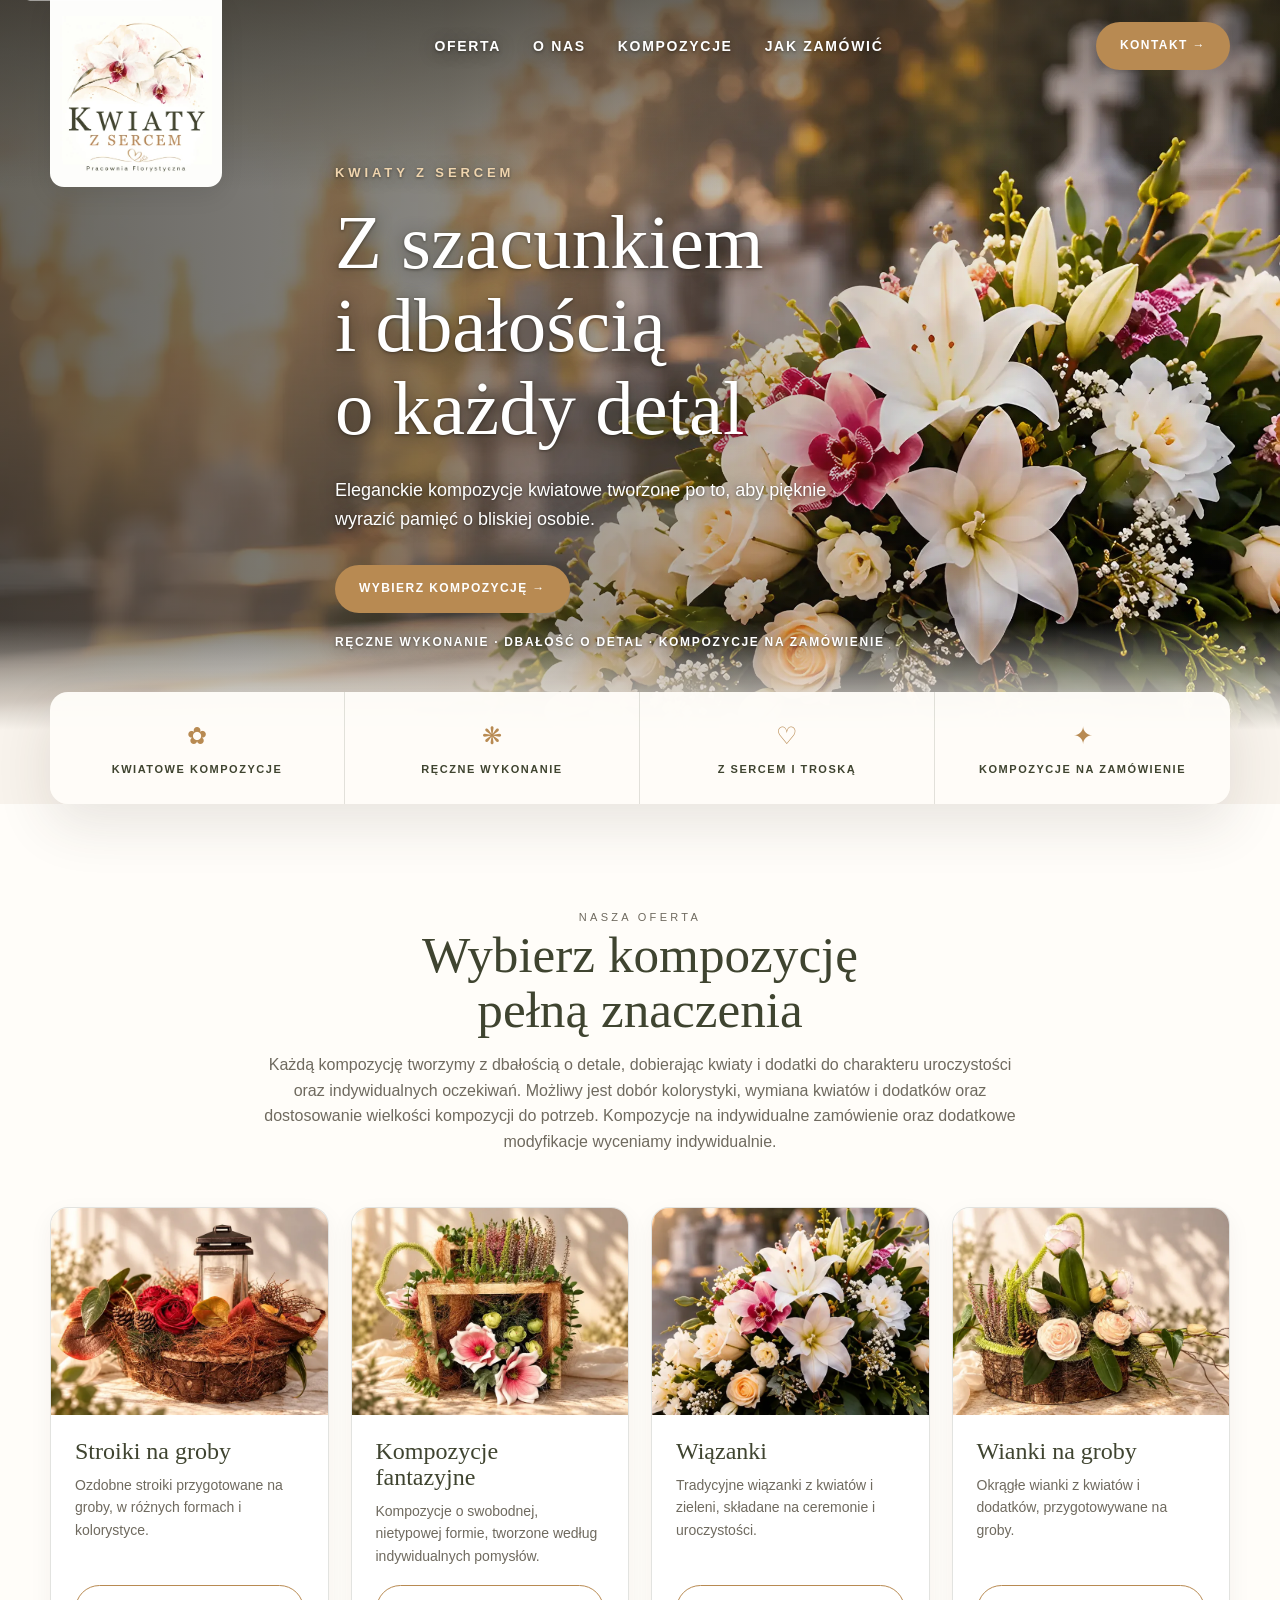
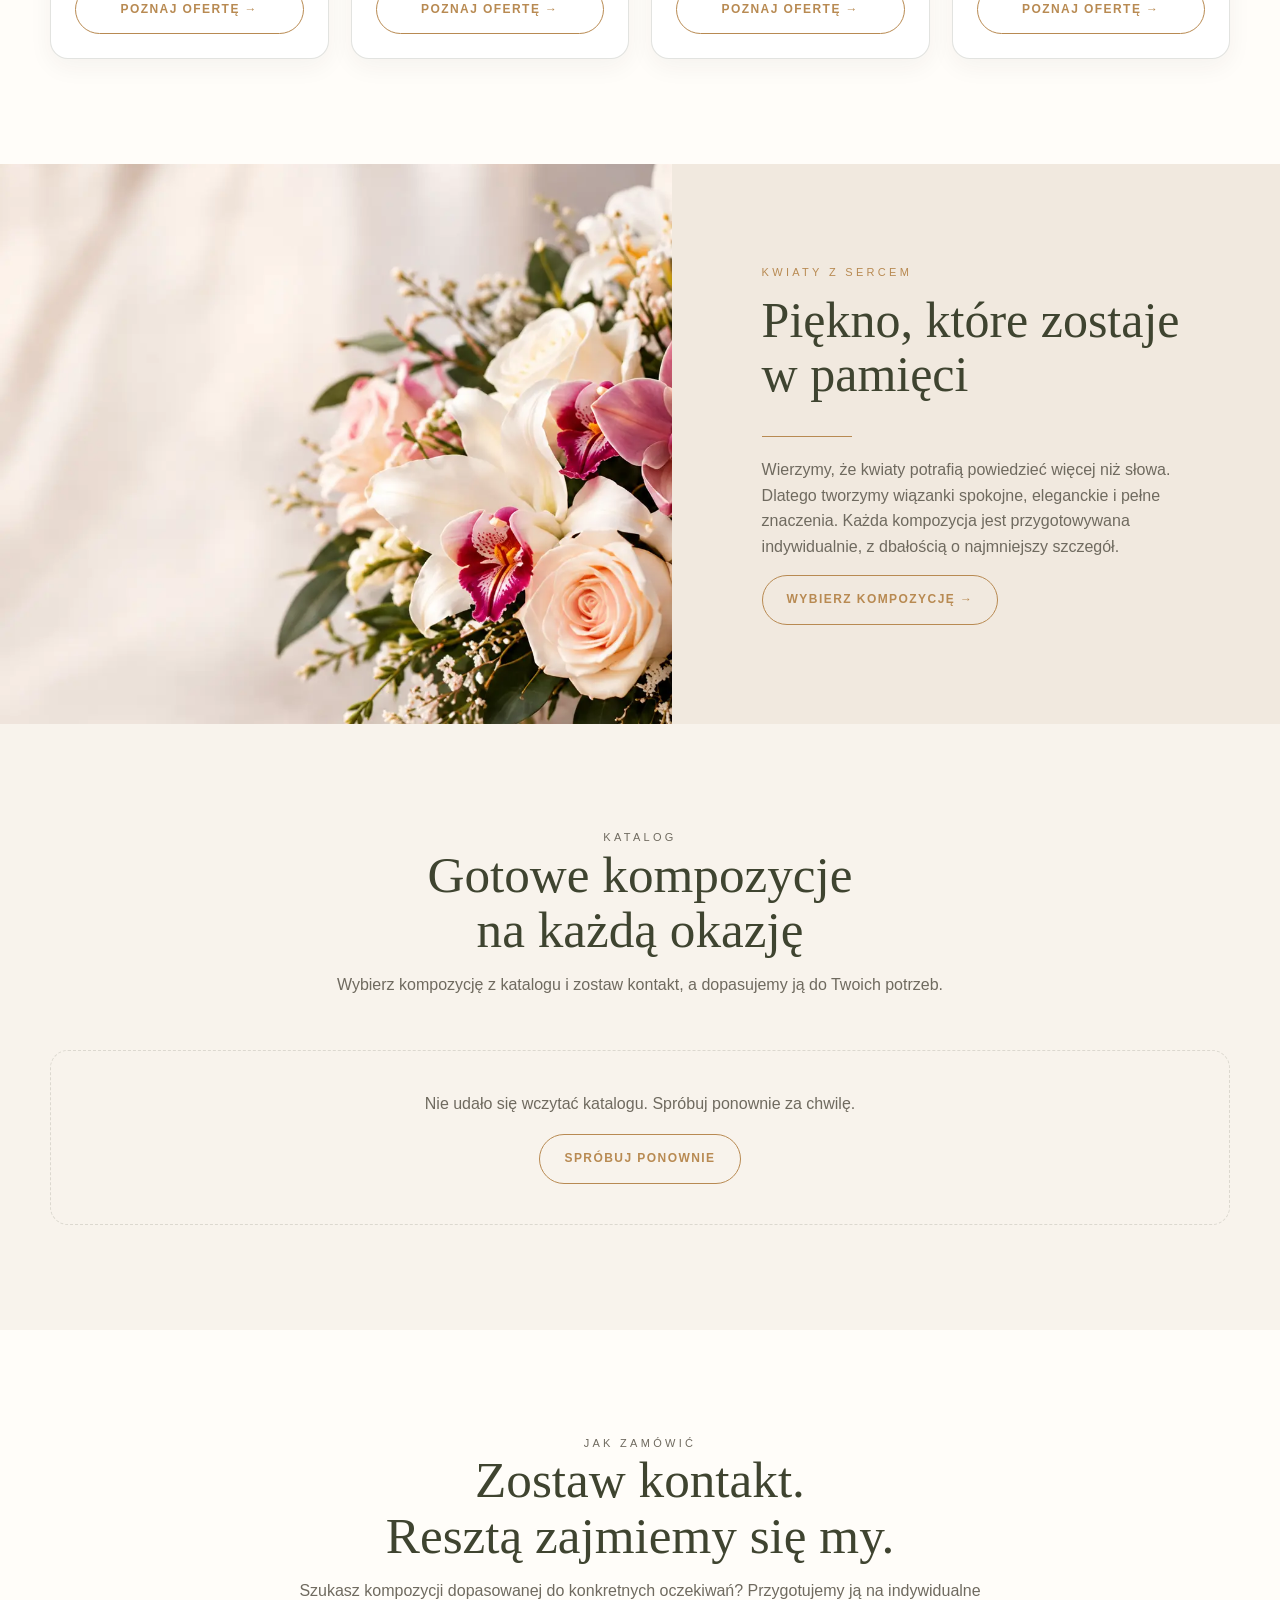
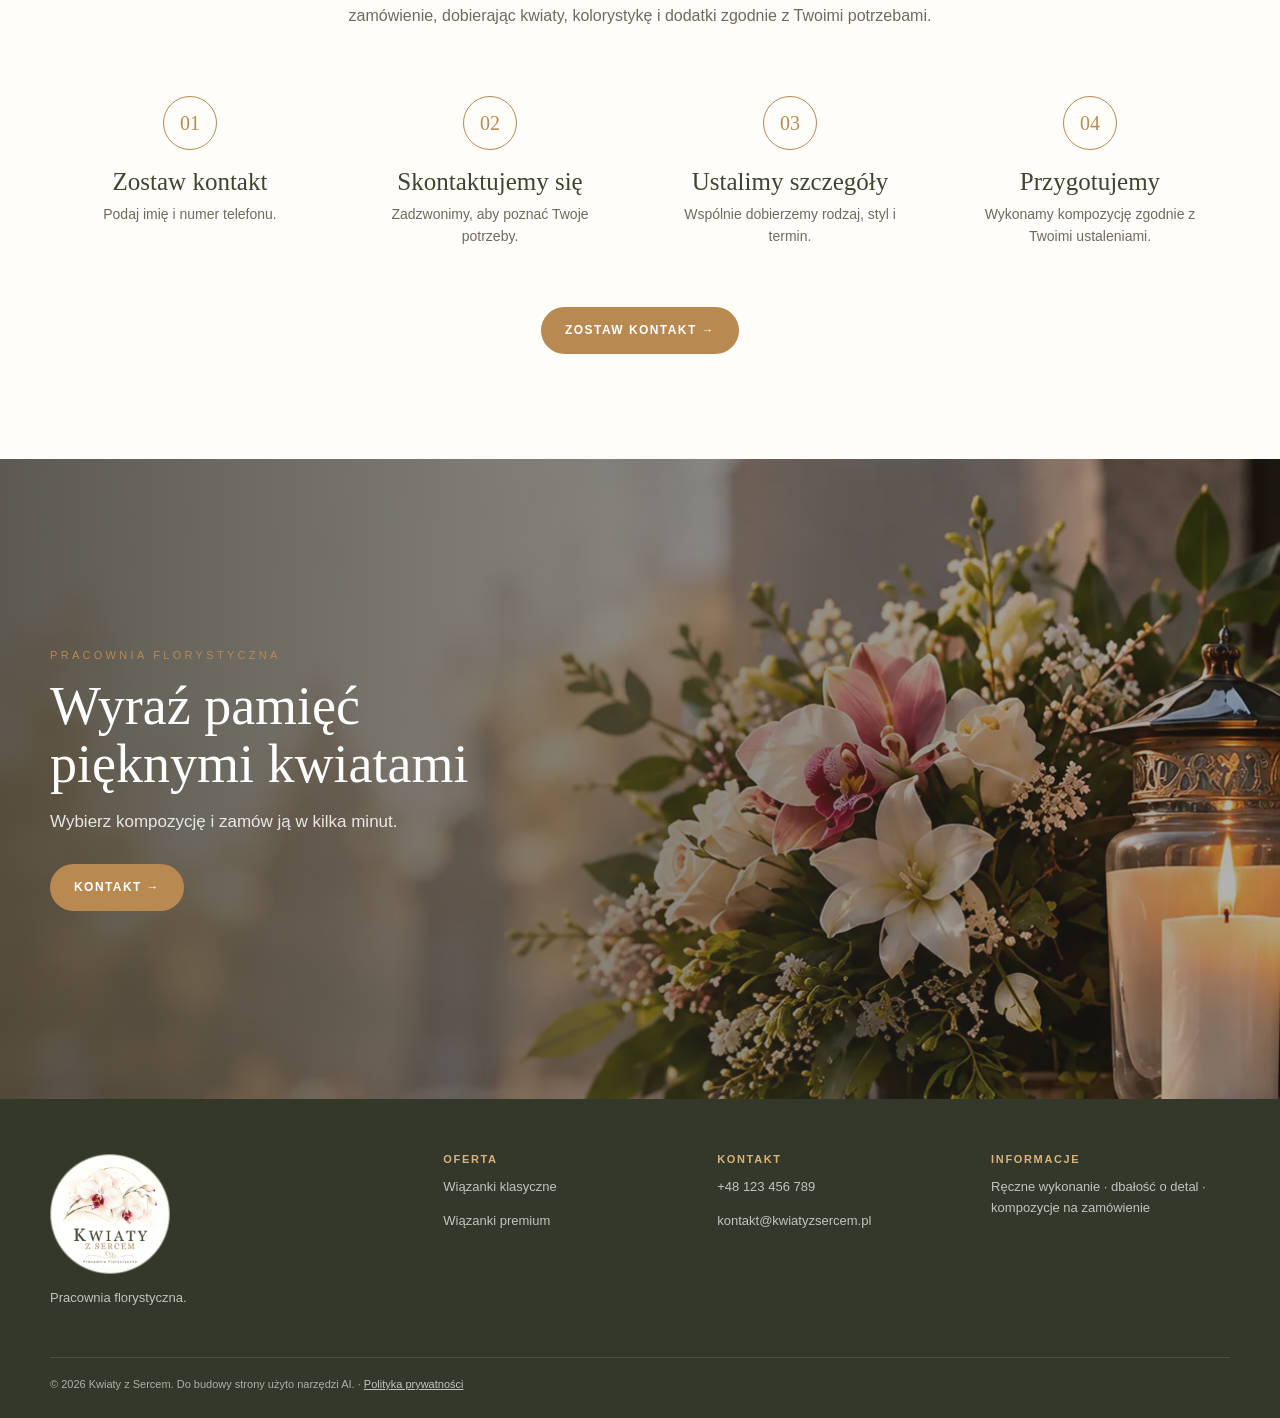
==== index.html @ 5781dd1d "Formularz: opcjonalne pole e-mail - pole e-mail (opcjonalne, walidacja zgodna ze skryptem Apps Scrip" ====
<!DOCTYPE html>
<html lang="pl">
<head>
  <meta charset="UTF-8">
  <meta name="viewport" content="width=device-width, initial-scale=1.0">
  <title>Kwiaty z Sercem | Pracownia Florystyczna</title>
  <meta name="description" content="Kwiaty z Sercem - pracownia florystyczna. Eleganckie kompozycje kwiatowe na zamówienie, przygotowywane z dbałością o każdy detal.">
  <meta name="theme-color" content="#f8f3ec">

  <link rel="icon" href="assets/icons/favicon.svg" type="image/svg+xml">
  <link rel="icon" href="assets/icons/favicon.ico" sizes="48x48">
  <link rel="apple-touch-icon" href="assets/icons/apple-touch-icon.png">

  <meta property="og:type" content="website">
  <meta property="og:locale" content="pl_PL">
  <meta property="og:title" content="Kwiaty z Sercem | Pracownia Florystyczna">
  <meta property="og:description" content="Eleganckie kompozycje kwiatowe, przygotowywane z dbałością o każdy detal.">

  <link rel="preload" as="image" href="assets/images/hero-1600.webp" media="(max-width: 1200px)">
  <link rel="preload" as="image" href="assets/images/hero-2400.webp" media="(min-width: 1201px)">
  <link rel="stylesheet" href="css/styles.css">
  <script src="js/utils.js" defer></script>
  <script src="js/main.js" defer></script>
  <script src="js/catalog.js" defer></script>
</head>
<body>
  <a class="skip-link" href="#main">Przejdź do treści</a>

  <header class="site-header">
    <nav class="nav container" data-nav aria-label="Menu główne">
      <a class="brand" href="#top" aria-label="Kwiaty z Sercem - początek strony">
        <img src="assets/images/logo.webp" alt="Kwiaty z Sercem - Pracownia Florystyczna" width="400" height="429">
      </a>

      <ul class="nav__links" id="nav-links">
        <li><a href="#oferta">Oferta</a></li>
        <li><a href="#o-nas">O nas</a></li>
        <li><a href="#kompozycje">Kompozycje</a></li>
        <li><a href="#jak-zamowic">Jak zamówić</a></li>
        <li class="nav__cta-mobile">
          <button class="btn btn--gold" type="button" data-order-open>Kontakt →</button>
        </li>
      </ul>

      <button class="btn btn--gold" type="button" data-order-open>Kontakt →</button>
      <button class="nav__toggle" type="button" data-nav-toggle
              aria-label="Menu" aria-controls="nav-links" aria-expanded="false"></button>
    </nav>
  </header>

  <main id="main">
    <div id="top"></div>

    <section class="hero" aria-labelledby="hero-title">
      <div class="container hero__content">
        <p class="hero__eyebrow">Kwiaty z Sercem</p>
        <h1 class="hero__title" id="hero-title">Z szacunkiem<br>i dbałością<br>o każdy detal</h1>
        <p class="hero__copy">
          Eleganckie kompozycje kwiatowe tworzone po to,
          aby pięknie wyrazić pamięć o bliskiej osobie.
        </p>
        <a class="btn btn--gold" href="#kompozycje">Wybierz kompozycję →</a>
        <p class="hero__note">Ręczne wykonanie · dbałość o detal · kompozycje na zamówienie</p>
      </div>
    </section>

    <div class="trust container">
      <ul class="trust__list">
        <li class="trust__item">
          <div class="trust__icon" aria-hidden="true">✿</div>
          <strong class="trust__label">Kwiatowe kompozycje</strong>
        </li>
        <li class="trust__item">
          <div class="trust__icon" aria-hidden="true">❋</div>
          <strong class="trust__label">Ręczne wykonanie</strong>
        </li>
        <li class="trust__item">
          <div class="trust__icon" aria-hidden="true">♡</div>
          <strong class="trust__label">Z sercem i troską</strong>
        </li>
        <li class="trust__item">
          <div class="trust__icon" aria-hidden="true">✦</div>
          <strong class="trust__label">Kompozycje na zamówienie</strong>
        </li>
      </ul>
    </div>

    <section class="section offers" id="oferta" aria-labelledby="offers-title">
      <div class="container">
        <div class="section-head">
          <p class="section-kicker">Nasza oferta</p>
          <h2 id="offers-title">Wybierz kompozycję<br>pełną znaczenia</h2>
          <p>Każdą kompozycję tworzymy z dbałością o detale, dobierając kwiaty i dodatki do charakteru uroczystości oraz indywidualnych oczekiwań. Możliwy jest dobór kolorystyki, wymiana kwiatów i dodatków oraz dostosowanie wielkości kompozycji do potrzeb. Kompozycje na indywidualne zamówienie oraz dodatkowe modyfikacje wyceniamy indywidualnie.</p>
        </div>

        <div class="offers__grid">
          <article class="card">
            <img class="card__image" src="assets/images/card-stroiki.webp"
                 alt="Stroik z różami, szyszkami i lampionem w wiklinowym koszu" width="720" height="540" loading="lazy">
            <div class="card__body">
              <h3 class="card__title">Stroiki na groby</h3>
              <p class="card__text">Ozdobne stroiki przygotowane na groby, w różnych formach i kolorystyce.</p>
              <a class="btn btn--outline btn--block" href="#kompozycje" data-catalog-category="Stroiki na groby" aria-label="Poznaj ofertę: Stroiki na groby">Poznaj ofertę →</a>
            </div>
          </article>

          <article class="card">
            <img class="card__image" src="assets/images/card-fantazyjne.webp"
                 alt="Kompozycja z wrzosem i różowymi kwiatami w drewnianej skrzynce" width="720" height="540" loading="lazy">
            <div class="card__body">
              <h3 class="card__title">Kompozycje fantazyjne</h3>
              <p class="card__text">Kompozycje o swobodnej, nietypowej formie, tworzone według indywidualnych pomysłów.</p>
              <a class="btn btn--outline btn--block" href="#kompozycje" data-catalog-category="Kompozycje fantazyjne" aria-label="Poznaj ofertę: Kompozycje fantazyjne">Poznaj ofertę →</a>
            </div>
          </article>

          <article class="card">
            <img class="card__image" src="assets/images/card-wiazanki.webp"
                 alt="Elegancka wiązanka z lilii, róż i gipsówki" width="720" height="540" loading="lazy">
            <div class="card__body">
              <h3 class="card__title">Wiązanki</h3>
              <p class="card__text">Tradycyjne wiązanki z kwiatów i zieleni, składane na ceremonie i uroczystości.</p>
              <a class="btn btn--outline btn--block" href="#kompozycje" data-catalog-category="Wiązanki" aria-label="Poznaj ofertę: Wiązanki">Poznaj ofertę →</a>
            </div>
          </article>

          <article class="card">
            <img class="card__image" src="assets/images/card-wianki.webp"
                 alt="Okrągła kompozycja z róż i zieleni w koszu" width="720" height="540" loading="lazy">
            <div class="card__body">
              <h3 class="card__title">Wianki na groby</h3>
              <p class="card__text">Okrągłe wianki z kwiatów i dodatków, przygotowywane na groby.</p>
              <a class="btn btn--outline btn--block" href="#kompozycje" data-catalog-category="Wianki na groby" aria-label="Poznaj ofertę: Wianki na groby">Poznaj ofertę →</a>
            </div>
          </article>
        </div>
      </div>
    </section>

    <section class="story" id="o-nas" aria-labelledby="story-title">
      <div class="story__image" role="img" aria-label="Wiązanka z lampionem przy nagrobku"></div>
      <div class="story__copy">
        <p class="section-kicker">Kwiaty z Sercem</p>
        <h2 class="story__title" id="story-title">Piękno, które zostaje w pamięci</h2>
        <hr class="story__divider">
        <p class="story__text">
          Wierzymy, że kwiaty potrafią powiedzieć więcej niż słowa.
          Dlatego tworzymy wiązanki spokojne, eleganckie i pełne znaczenia.
          Każda kompozycja jest przygotowywana indywidualnie, z dbałością o najmniejszy szczegół.
        </p>
        <div>
          <a class="btn btn--outline" href="#kompozycje">Wybierz kompozycję →</a>
        </div>
      </div>
    </section>

    <section class="section catalog" id="kompozycje" aria-labelledby="catalog-title" data-catalog>
      <div class="container">
        <div class="section-head">
          <p class="section-kicker">Katalog</p>
          <h2 id="catalog-title">Gotowe kompozycje<br>na każdą okazję</h2>
          <p>Wybierz kompozycję z katalogu i zostaw kontakt, a dopasujemy ją do Twoich potrzeb.</p>
        </div>

        <div class="catalog__filters" data-catalog-filters hidden>
          <div class="catalog__group" data-catalog-occasion-group>
            <span class="catalog__label" id="catalog-occasion-label">Okazja</span>
            <div class="catalog__chips" role="group" aria-labelledby="catalog-occasion-label" data-catalog-chips></div>
          </div>
          <div class="catalog__group" data-catalog-price-group>
            <label class="catalog__label" for="catalog-price">Cena do: <output data-catalog-price-output>dowolna</output></label>
            <input class="catalog__range" id="catalog-price" type="range" min="0" max="0" step="50" value="0" data-catalog-price>
          </div>
        </div>

        <div class="catalog__summary" data-catalog-summary hidden>
          <p class="catalog__count" role="status" data-catalog-count></p>
          <button class="catalog__reset" type="button" data-catalog-reset disabled>Wyczyść filtry</button>
        </div>
        <div class="catalog__notice" data-catalog-notice role="status" hidden></div>
        <div class="catalog__grid" data-catalog-grid aria-busy="true"></div>
        <div class="catalog__message" data-catalog-message hidden></div>
        <noscript><p class="catalog__message">Do wyświetlenia katalogu potrzebny jest JavaScript.</p></noscript>
      </div>
    </section>

    <section class="section process" id="jak-zamowic" aria-labelledby="process-title">
      <div class="container">
        <div class="section-head">
          <p class="section-kicker">Jak zamówić</p>
          <h2 id="process-title">Zostaw kontakt.<br>Resztą zajmiemy się my.</h2>
          <p>Szukasz kompozycji dopasowanej do konkretnych oczekiwań? Przygotujemy ją na indywidualne zamówienie, dobierając kwiaty, kolorystykę i dodatki zgodnie z Twoimi potrzebami.</p>
        </div>

        <ol class="steps">
          <li class="step">
            <div class="step__number" aria-hidden="true">01</div>
            <h3 class="step__title">Zostaw kontakt</h3>
            <p class="step__text">Podaj imię i numer telefonu.</p>
          </li>
          <li class="step">
            <div class="step__number" aria-hidden="true">02</div>
            <h3 class="step__title">Skontaktujemy się</h3>
            <p class="step__text">Zadzwonimy, aby poznać Twoje potrzeby.</p>
          </li>
          <li class="step">
            <div class="step__number" aria-hidden="true">03</div>
            <h3 class="step__title">Ustalimy szczegóły</h3>
            <p class="step__text">Wspólnie dobierzemy rodzaj, styl i termin.</p>
          </li>
          <li class="step">
            <div class="step__number" aria-hidden="true">04</div>
            <h3 class="step__title">Przygotujemy</h3>
            <p class="step__text">Wykonamy kompozycję zgodnie z Twoimi ustaleniami.</p>
          </li>
        </ol>

        <div class="section__cta">
          <button class="btn btn--gold" type="button" data-order-open>Zostaw kontakt →</button>
        </div>
      </div>
    </section>

    <!--
      SEKCJA UKRYTA NA PRZYSZŁOŚĆ: „Nasze kompozycje" (3 wiersze zdjęcie + tekst, style .gallery* w css/styles.css,
      zdjęcia assets/images/gallery-*.webp). Usunięta ze strony na życzenie, zachowana do ewentualnego przywrócenia:
      żeby ją włączyć, usuń znaczniki komentarza (początek i koniec tego bloku). Teksty są jeszcze w wersji pogrzebowej.

    <section class="section gallery" aria-labelledby="gallery-title">
      <div class="container">
        <div class="section-head">
          <p class="section-kicker">Nasze kompozycje</p>
          <h2 id="gallery-title">Piękne kwiaty.<br>Spokojna forma.</h2>
          <p>Każda kompozycja jest dla nas czymś więcej niż wiązanką. To gest pamięci, który mówi to, na co brakuje słów.</p>
        </div>

        <div class="gallery__rows">
          <article class="gallery__row">
            <figure class="gallery__media">
              <img src="assets/images/gallery-big.webp" alt="Wiązanka na grobie o zachodzie słońca"
                   width="940" height="750" loading="lazy">
            </figure>
            <div>
              <p class="section-kicker">Nasze podejście</p>
              <h3 class="gallery__title">Więcej niż wiązanka</h3>
              <p class="gallery__text">
                Zaczynamy od rozmowy: o osobie, której pamięci poświęcona jest kompozycja,
                i o tym, co chcesz przez nią wyrazić. Kwiaty są tylko formą,
                najważniejsze jest to, co za nimi stoi.
              </p>
            </div>
          </article>

          <article class="gallery__row gallery__row--reverse">
            <figure class="gallery__media">
              <img src="assets/images/gallery-small-2.webp" alt="Kompozycja z lampionem"
                   width="774" height="455" loading="lazy">
            </figure>
            <div>
              <p class="section-kicker">Dbałość o detal</p>
              <h3 class="gallery__title">Każdy element ma znaczenie</h3>
              <p class="gallery__text">
                Dobór kwiatów, kolorów i formy dopasowujemy do charakteru uroczystości
                i osoby, o której pamiętamy. Stawiamy na spokojną, elegancką
                kompozycję, bez przesady i bez pośpiechu.
              </p>
            </div>
          </article>

          <article class="gallery__row">
            <figure class="gallery__media">
              <img src="assets/images/gallery-small-1.webp" alt="Białe róże i lilie w kompozycji"
                   width="674" height="396" loading="lazy">
            </figure>
            <div>
              <p class="section-kicker">Spokój po Twojej stronie</p>
              <h3 class="gallery__title">Z uwagą i taktem</h3>
              <p class="gallery__text">
                W trudnych chwilach nie trzeba myśleć o szczegółach.
                Zajmujemy się nimi z szacunkiem i wyczuciem,
                żebyś mógł skupić się na tym, co naprawdę ważne.
              </p>
            </div>
          </article>
        </div>
      </div>
    </section>
    -->

    <section class="section final-cta" aria-labelledby="cta-title">
      <div class="container">
        <div class="final-cta__copy">
          <p class="section-kicker">Pracownia florystyczna</p>
          <h2 class="final-cta__title" id="cta-title">Wyraź pamięć<br>pięknymi kwiatami</h2>
          <p class="final-cta__text">Wybierz kompozycję i zamów ją w kilka minut.</p>
          <button class="btn btn--gold" type="button" data-order-open>Kontakt →</button>
        </div>
      </div>
    </section>
  </main>

  <footer class="site-footer" id="kontakt">
    <div class="container">
      <div class="footer__grid">
        <div>
          <img class="footer__logo" src="assets/images/logo-round.webp" alt="Kwiaty z Sercem - Pracownia Florystyczna"
               width="320" height="320" loading="lazy">
          <p>Pracownia florystyczna.</p>
        </div>
        <div>
          <h3 class="footer__title">Oferta</h3>
          <p><a href="#oferta">Wiązanki klasyczne</a></p>
          <p><a href="#oferta">Wiązanki premium</a></p>
        </div>
        <div>
          <h3 class="footer__title">Kontakt</h3>
          <p><a href="tel:+48123456789">+48 123 456 789</a></p>
          <p><a href="mailto:kontakt@kwiatyzsercem.pl">kontakt@kwiatyzsercem.pl</a></p>
        </div>
        <div>
          <h3 class="footer__title">Informacje</h3>
          <p>Ręczne wykonanie · dbałość o detal · kompozycje na zamówienie</p>
        </div>
      </div>
      <div class="footer__copyright">
        <p>© 2026 Kwiaty z Sercem. Do budowy strony użyto narzędzi AI. · <a href="polityka-prywatnosci">Polityka prywatności</a></p>
      </div>
    </div>
  </footer>

  <dialog class="modal" data-order-modal aria-labelledby="order-title">
    <button class="modal__close" type="button" data-order-close aria-label="Zamknij okno">×</button>
    <p class="section-kicker">Kwiaty z Sercem</p>
    <h2 class="modal__title" id="order-title" data-order-title data-text-order="Zamów kompozycję">Zostaw kontakt</h2>
    <p class="modal__text" data-order-lead
       data-text-order="Zostaw numer telefonu, a oddzwonimy, żeby potwierdzić zamówienie i ustalić szczegóły.">
      Zostaw numer telefonu, a oddzwonimy, żeby wspólnie ustalić szczegóły.
    </p>
    <p class="modal__product" data-order-product hidden>
      Wybrana kompozycja: <strong data-order-product-name></strong>
      <span class="modal__product-id">(ID: <span data-order-product-id></span>)</span>
    </p>

    <form class="form" data-order-form data-endpoint="https://script.google.com/macros/s/AKfycbxsZ86tL5LKEb1F5Wcv5L0a1FZhsMaXB1i4A397Y3_-hI6k3BXQ9ZIv48FNgWLL6v8A/exec">
      <div class="form__grid">
        <div class="field">
          <label class="field__label" for="order-name">Imię</label>
          <input class="field__control" id="order-name" name="name" type="text"
                 autocomplete="given-name" placeholder="Twoje imię" maxlength="100" required>
        </div>
        <div class="field">
          <label class="field__label" for="order-phone">Telefon</label>
          <input class="field__control" id="order-phone" name="phone" type="tel"
                 autocomplete="tel" inputmode="tel" placeholder="+48" maxlength="30"
                 pattern="[0-9+\s\(\)\-]{7,}" title="Podaj poprawny numer telefonu" required>
        </div>
        <div class="field field--full">
          <label class="field__label" for="order-email">E-mail</label>
          <input class="field__control" id="order-email" name="email" type="email"
                 autocomplete="email" inputmode="email" placeholder="Adres e-mail (opcjonalnie)" maxlength="100"
                 pattern="[^\s@]+@[^\s@]+\.[^\s@]{2,}" title="Podaj poprawny adres e-mail">
        </div>
        <div class="field field--full">
          <label class="field__label" for="order-notes">Informacja</label>
          <textarea class="field__control" id="order-notes" name="notes" maxlength="1000"
                    placeholder="W czym możemy pomóc? (opcjonalnie)"
                    data-placeholder-order="Preferowany termin, dodatkowe uwagi (opcjonalnie)"></textarea>
        </div>

        <div class="field field--trap" aria-hidden="true">
          <label for="order-website">Nie wypełniaj tego pola</label>
          <input id="order-website" name="website" type="text" tabindex="-1" autocomplete="off">
        </div>

        <div class="field field--full">
          <label class="consent">
            <input type="checkbox" name="consent" required>
            <span>Wyrażam zgodę na kontakt telefoniczny lub e-mailowy w sprawie mojego zapytania.
              Zapoznałem(-am) się z <a href="polityka-prywatnosci" target="_blank" rel="noopener">Polityką prywatności</a>.</span>
          </label>
        </div>
      </div>

      <p class="form__error" data-order-error role="alert" hidden>
        Nie udało się wysłać zgłoszenia. Spróbuj ponownie za chwilę.
      </p>
      <button class="btn btn--gold btn--block" type="submit" data-order-submit>Wyślij zgłoszenie →</button>
    </form>

    <p class="form__success" data-order-success role="status" tabindex="-1" hidden>
      <svg class="form__success-icon" viewBox="0 0 24 24" width="28" height="28" aria-hidden="true">
        <circle cx="12" cy="12" r="12" fill="currentColor"/>
        <path d="M7 12.5l3.2 3.2L17 8.8" fill="none" stroke="#fff" stroke-width="2.4"
              stroke-linecap="round" stroke-linejoin="round"/>
      </svg>
      <span>Dziękujemy! Skontaktujemy się z Tobą wkrótce.</span>
    </p>
  </dialog>

  <dialog class="lightbox" data-lightbox aria-label="Powiększone zdjęcie kompozycji">
    <button class="lightbox__close" type="button" data-lightbox-close aria-label="Zamknij podgląd">×</button>
    <img class="lightbox__image" data-lightbox-image alt="">
    <p class="lightbox__caption" data-lightbox-caption></p>
  </dialog>
</body>
</html>
---- css/styles.css ----
/* ==========================================================================
   Kwiaty z Sercem - landing page
   Spis treści:
   1. Zmienne
   2. Reset i style bazowe
   3. Układ i narzędzia
   4. Przyciski
   5. Nagłówek i nawigacja
   6. Hero
   7. Pasek zalet
   8. Sekcje (wspólne)
   9. Oferta
   9a. Katalog (gotowe kompozycje z arkusza)
  10. O nas
  11. Jak zamówić
  12. Galeria
  13. CTA końcowe
  14. Stopka
  15. Okno zamówienia i formularz
  15a. Powiększone zdjęcie kompozycji (okno)
  15b. Strona polityki prywatności
  16. Responsywność
  17. Preferencje użytkownika
   ========================================================================== */

/* 1. Zmienne
   ========================================================================== */
:root {
  --color-cream: #f8f3ec;
  --color-cream-dark: #f1e9df;
  --color-paper: #fffdf9;
  --color-white: #fff;
  --color-logo-bg: #fdfdfb;
  --color-olive: #3f4430;
  --color-gold: #b88a52;
  --color-gold-dark: #a87943;
  --color-gold-light: #d9b27c;
  --color-gold-pale: #f0d5ae;
  --color-burgundy: #8c2349;
  --color-text: #302d27;
  --color-muted: #6f6a5f;
  --color-footer: #34382a;
  --color-menu: rgba(48, 48, 39, 0.96);
  --color-overlay: rgba(20, 20, 16, 0.62);
  --color-overlay-strong: rgba(20, 20, 16, 0.78);
  --color-paper-glass: rgba(255, 253, 249, 0.92);
  --color-error: #9b2c2c;
  --color-line: rgba(63, 68, 48, 0.15);
  --color-success: #2e7d4f;
  --color-success-bg: #eef7f1;
  --color-success-text: #1f5a37;

  --shadow-soft: 0 8px 25px rgba(55, 45, 35, 0.05);
  --shadow-card: 0 20px 55px rgba(62, 52, 39, 0.12);
  --shadow-modal: 0 30px 80px rgba(0, 0, 0, 0.25);
  --text-shadow-hero: 0 1px 3px rgba(20, 18, 12, 0.5), 0 2px 18px rgba(20, 18, 12, 0.45);

  --font-serif: Georgia, "Times New Roman", serif;
  --font-sans: Arial, Helvetica, sans-serif;

  --radius-card: 18px;
  --radius-field: 10px;
  --radius-pill: 999px;

  --container-width: 1180px;
  --container-gutter: 40px;
  --transition: 0.2s ease;
  --catalog-gap: 22px;
}

/* 2. Reset i style bazowe
   ========================================================================== */
*,
*::before,
*::after {
  box-sizing: border-box;
}

html {
  scroll-behavior: smooth;
  scroll-padding-top: 20px;
}

body {
  margin: 0;
  color: var(--color-text);
  background: var(--color-cream);
  font-family: var(--font-sans);
  line-height: 1.6;
}

body:has(dialog[open]) {
  overflow: hidden;
}

img {
  display: block;
  max-width: 100%;
}

a {
  color: inherit;
  text-decoration: none;
}

ul,
ol {
  margin: 0;
  padding: 0;
  list-style: none;
}

button,
input,
textarea {
  font: inherit;
}

h1,
h2,
h3 {
  font-family: var(--font-serif);
  font-weight: 400;
  line-height: 1.08;
}

h2 {
  margin: 0 0 15px;
  color: var(--color-olive);
  font-size: clamp(38px, 4vw, 54px);
}

:focus-visible {
  outline: 2px solid var(--color-gold);
  outline-offset: 3px;
}

/* 3. Układ i narzędzia
   ========================================================================== */
.container {
  width: min(var(--container-width), calc(100% - var(--container-gutter)));
  margin-inline: auto;
}

.section {
  padding: 105px 0;
}

.skip-link {
  position: absolute;
  z-index: 200;
  top: 0;
  left: 20px;
  padding: 10px 16px;
  border-radius: 0 0 var(--radius-field) var(--radius-field);
  background: var(--color-white);
  color: var(--color-olive);
  transform: translateY(-100%);
}

.skip-link:focus {
  transform: none;
}

/* 4. Przyciski
   ========================================================================== */
.btn {
  display: inline-flex;
  align-items: center;
  justify-content: center;
  gap: 10px;
  padding: 14px 24px;
  border: 0;
  border-radius: var(--radius-pill);
  font-size: 12px;
  font-weight: 600;
  letter-spacing: 0.12em;
  text-transform: uppercase;
  cursor: pointer;
  transition: background-color var(--transition), transform var(--transition);
}

.btn--gold {
  background: var(--color-gold);
  color: var(--color-white);
}

.btn--gold:hover {
  background: var(--color-gold-dark);
  transform: translateY(-1px);
}

.btn--outline {
  border: 1px solid var(--color-gold);
  background: transparent;
  color: var(--color-gold);
}

.btn--block {
  width: 100%;
}

.btn:disabled {
  opacity: 0.65;
  cursor: wait;
  transform: none;
}

/* 5. Nagłówek i nawigacja
   ========================================================================== */
.site-header {
  position: absolute;
  z-index: 10;
  top: 0;
  right: 0;
  left: 0;
  color: var(--color-white);
}

.nav {
  display: flex;
  align-items: center;
  justify-content: space-between;
  gap: 30px;
  height: 92px;
}

.brand {
  align-self: flex-start;
  width: 172px;
  padding: 16px 10px 8px;
  border-radius: 0 0 14px 14px;
  background: var(--color-logo-bg);
  box-shadow: 0 8px 25px rgba(0, 0, 0, 0.08);
}

.brand img {
  width: 100%;
  height: auto;
}

.nav__links {
  display: flex;
  gap: 32px;
  font-size: 14px;
  font-weight: 600;
  letter-spacing: 0.12em;
  text-transform: uppercase;
  text-shadow: var(--text-shadow-hero);
}

.nav__links a {
  transition: color var(--transition);
}

.nav__links a:hover {
  color: var(--color-gold-pale);
}

/* Przycisk kontaktu w menu mobilnym (na desktopie jest osobny przycisk CTA obok linków). */
.nav__cta-mobile {
  display: none;
}

.nav__toggle {
  display: none;
  padding: 0;
  border: 0;
  background: none;
  color: var(--color-white);
  font-size: 27px;
  cursor: pointer;
}

.nav__toggle::before {
  content: "\2630";
}

.nav__toggle[aria-expanded="true"]::before {
  content: "\2715";
}

/* 6. Hero
   ========================================================================== */
.hero {
  --hero-image: url("../assets/images/hero-1600.webp");
  --hero-overlay: linear-gradient(
    90deg,
    rgba(38, 35, 28, 0.7) 0%,
    rgba(38, 35, 28, 0.55) 35%,
    rgba(38, 35, 28, 0.28) 58%,
    rgba(38, 35, 28, 0.05) 80%
  );
  position: relative;
  display: flex;
  align-items: center;
  min-height: 730px;
  overflow: hidden;
  background:
    linear-gradient(180deg, rgba(38, 35, 28, 0.55) 0, rgba(38, 35, 28, 0) 190px),
    var(--hero-overlay),
    var(--hero-image) center / cover no-repeat;
  color: var(--color-white);
}

.hero::after {
  content: "";
  position: absolute;
  inset: auto 0 0;
  height: 110px;
  background: linear-gradient(transparent, var(--color-cream));
}

.hero__content {
  position: relative;
  z-index: 2;
  max-width: 610px;
  padding-top: 85px;
}

.hero__title {
  margin: 0 0 25px;
  font-size: clamp(48px, 6vw, 78px);
  text-shadow: var(--text-shadow-hero);
}

.hero__eyebrow {
  margin: 0 0 18px;
  color: var(--color-gold-pale);
  font-size: 13px;
  font-weight: 700;
  letter-spacing: 0.3em;
  text-transform: uppercase;
  text-shadow: var(--text-shadow-hero);
}

.hero__copy {
  max-width: 510px;
  margin: 0 0 32px;
  color: var(--color-white);
  font-size: 18px;
  text-shadow: var(--text-shadow-hero);
}

.hero__note {
  margin: 20px 0 0;
  font-size: 12px;
  font-weight: 600;
  letter-spacing: 0.14em;
  text-transform: uppercase;
  text-shadow: var(--text-shadow-hero);
}

/* 7. Pasek zalet
   ========================================================================== */
.trust {
  position: relative;
  z-index: 3;
  margin-top: -38px;
}

.trust__list {
  display: grid;
  grid-template-columns: repeat(4, 1fr);
  overflow: hidden;
  border-radius: var(--radius-card);
  background: rgba(255, 253, 249, 0.96);
  box-shadow: var(--shadow-card);
}

.trust__item {
  padding: 25px 20px;
  border-right: 1px solid var(--color-line);
  text-align: center;
}

.trust__item:last-child {
  border-right: 0;
}

.trust__icon {
  margin-bottom: 6px;
  color: var(--color-gold);
  font-size: 24px;
}

.trust__label {
  display: block;
  color: var(--color-olive);
  font-size: 11px;
  font-weight: 700;
  letter-spacing: 0.14em;
  text-transform: uppercase;
}

/* 8. Sekcje (wspólne)
   ========================================================================== */
.section-head {
  max-width: 760px;
  margin: 0 auto 52px;
  text-align: center;
}

.section-head p {
  margin: 0;
  color: var(--color-muted);
}

.section-kicker {
  margin: 0 0 12px;
  color: var(--color-gold);
  font-size: 11px;
  letter-spacing: 0.3em;
  text-transform: uppercase;
}

/* Przycisk pod treścią sekcji (oferta, jak zamówić). */
.section__cta {
  margin-top: 44px;
  text-align: center;
}

/* 9. Oferta
   ========================================================================== */
.offers {
  background: var(--color-paper);
}

.offers__grid {
  display: grid;
  grid-template-columns: repeat(4, 1fr);
  gap: 22px;
}

.card {
  display: flex;
  flex-direction: column;
  overflow: hidden;
  border: 1px solid var(--color-line);
  border-radius: var(--radius-card);
  background: var(--color-white);
  box-shadow: var(--shadow-soft);
  transition: transform 0.25s ease, box-shadow 0.25s ease;
}

.card:hover {
  box-shadow: var(--shadow-card);
  transform: translateY(-5px);
}

.card__image {
  width: 100%;
  height: auto;                          /* atrybut height na <img> ignorowałby aspect-ratio */
  aspect-ratio: 4 / 3;
  object-fit: cover;
}

/* Treść karty rozciąga się, więc przyciski w sąsiednich kartach są na jednej linii. */
.card__body {
  display: flex;
  flex: 1;
  flex-direction: column;
  padding: 24px;
}

.card__title {
  margin: 0 0 9px;
  color: var(--color-olive);
  font-size: 24px;
}

.card__text {
  margin: 0 0 18px;
  color: var(--color-muted);
  font-size: 14px;
}

.card__body .btn {
  margin-top: auto;
}

.card__link {
  padding: 0;
  border: 0;
  background: none;
  color: var(--color-gold);
  font-size: 12px;
  font-weight: 700;
  letter-spacing: 0.15em;
  text-transform: uppercase;
  cursor: pointer;
}

/* 9a. Katalog (gotowe kompozycje z arkusza)
   ========================================================================== */
.catalog {
  background: var(--color-cream);
}

.catalog__filters {
  display: flex;
  flex-direction: column;
  align-items: center;
  gap: 24px;
  max-width: 900px;
  margin: 0 auto 22px;
}

.catalog__group {
  display: flex;
  flex-direction: column;
  align-items: center;
  gap: 10px;
}

/* Reguły z display przesłaniają atrybut hidden, więc ukrywamy je jawnie. */
.catalog__filters[hidden],
.catalog__group[hidden] {
  display: none;
}

.catalog__label {
  color: var(--color-olive);
  font-size: 11px;
  font-weight: 700;
  letter-spacing: 0.14em;
  text-transform: uppercase;
}

.catalog__label output {
  color: var(--color-gold-dark);
}

.catalog__chips {
  display: flex;
  flex-wrap: wrap;
  justify-content: center;
  gap: 8px;
}

.chip {
  padding: 9px 16px;
  border: 1px solid var(--color-line);
  border-radius: var(--radius-pill);
  background: var(--color-white);
  color: var(--color-olive);
  font-size: 12px;
  letter-spacing: 0.08em;
  text-transform: uppercase;
  cursor: pointer;
  transition: background-color var(--transition), border-color var(--transition), color var(--transition);
}

.chip:hover {
  border-color: var(--color-gold);
}

.chip[aria-pressed="true"] {
  border-color: var(--color-olive);
  background: var(--color-olive);
  color: var(--color-white);
}

.catalog__range {
  width: 240px;
  accent-color: var(--color-gold);
}

.catalog__reset {
  padding: 0 0 2px;
  border: 0;
  background: none;
  color: var(--color-gold-dark);
  font-size: 12px;
  letter-spacing: 0.1em;
  text-decoration: underline;
  text-transform: uppercase;
  cursor: pointer;
}

.catalog__reset:disabled {
  opacity: 0.45;
  text-decoration: none;
  cursor: default;
}

/* Licznik i "Wyczyść filtry" w jednej linii, wyśrodkowane. Przycisk jest widoczny cały czas
   (przygaszony i nieaktywny, gdy nie ma filtrów), więc nic się nie przesuwa przy zmianie filtrów. */
.catalog__summary {
  display: flex;
  align-items: baseline;
  justify-content: center;
  gap: 14px;
  min-height: 2em;
  margin: 0 0 24px;
}

.catalog__summary[hidden] {
  display: none;
}

.catalog__count {
  min-width: 200px;                  /* stała szerokość: zmiana tekstu ("1 kompozycja" / "9 kompozycji") nie przesuwa przycisku */
  margin: 0;
  color: var(--color-muted);
  font-size: 14px;
  text-align: center;
}

/* Komunikat po wyborze kategorii z oferty, w której nie ma jeszcze kompozycji (zastępuje listę). */
.catalog__notice {
  margin: 0 auto 28px;
  padding: 18px 20px;
  max-width: 640px;
  border: 1px dashed var(--color-gold);
  border-radius: var(--radius-card);
  color: var(--color-text);
  text-align: center;
}

.catalog__notice[hidden] {
  display: none;
}

.catalog__notice-text {
  margin: 0 0 14px;
}

.catalog__notice-actions {
  display: flex;
  flex-wrap: wrap;
  justify-content: center;
  gap: 12px;
}

/* Flex zamiast siatki: niepełny rząd (np. 2 karty po filtrowaniu) jest wyśrodkowany. */
.catalog__grid {
  display: flex;
  flex-wrap: wrap;
  justify-content: center;
  gap: var(--catalog-gap);
}

.catalog__grid > .product {
  flex: 0 1 calc((100% - 2 * var(--catalog-gap)) / 3);
  min-width: 0;
}

.catalog__message {
  padding: 40px 20px;
  border: 1px dashed var(--color-line);
  border-radius: var(--radius-card);
  color: var(--color-muted);
  text-align: center;
}

.catalog__message-text {
  margin: 0 0 18px;
}

.product {
  display: flex;
  flex-direction: column;
}

.product__media {
  position: relative;
}

.product__zoom {
  display: block;
  width: 100%;
  padding: 0;
  border: 0;
  background: none;
  cursor: zoom-in;
}

/* Ikona lupy w rogu zdjęcia (pojawia się po najechaniu lub fokusie). */
.product__zoom::after {
  content: "⤢";
  position: absolute;
  right: 14px;
  bottom: 14px;
  display: grid;
  place-items: center;
  width: 34px;
  height: 34px;
  border-radius: 50%;
  background: var(--color-paper-glass);
  color: var(--color-olive);
  font-size: 18px;
  opacity: 0;
  transition: opacity var(--transition);
}

.product__zoom:hover::after,
.product__zoom:focus-visible::after {
  opacity: 1;
}

.product__occasions,
.product__ribbon {
  pointer-events: none;                  /* klik w znaczek otwiera zdjęcie */
}

.product__image {
  width: 100%;
  height: auto;
  aspect-ratio: 4 / 3;
  object-fit: cover;
}

/* Okazje kompozycji: każda we własnym znaczku, zawijane do kolejnego rzędu. */
.product__occasions {
  position: absolute;
  right: 14px;
  bottom: 14px;
  left: 14px;
  display: flex;
  flex-wrap: wrap;
  gap: 6px;
}

.product__occasion {
  padding: 6px 12px;
  border-radius: var(--radius-pill);
  background: var(--color-paper-glass);
  color: var(--color-olive);
  font-size: 11px;
  letter-spacing: 0.12em;
  text-transform: uppercase;
}

.product__ribbon {
  position: absolute;
  top: 14px;
  left: 14px;
  padding: 6px 14px;
  border-radius: var(--radius-pill);
  background: var(--color-gold);
  box-shadow: 0 6px 16px rgba(120, 84, 38, 0.35);
  color: var(--color-white);
  font-size: 11px;
  font-weight: 700;
  letter-spacing: 0.14em;
  text-transform: uppercase;
}

.product__body {
  display: flex;
  flex: 1;
  flex-direction: column;
  padding: 24px;
}

.product__title {
  margin: 0 0 9px;
  color: var(--color-olive);
  font-size: 26px;
}

.product__text {
  display: -webkit-box;
  margin: 0 0 18px;
  overflow: hidden;
  color: var(--color-muted);
  font-size: 14px;
  -webkit-line-clamp: 4;
  -webkit-box-orient: vertical;
}

.product__footer {
  display: flex;
  align-items: center;
  justify-content: space-between;
  gap: 12px;
  margin-top: auto;
  padding-top: 16px;
  border-top: 1px solid var(--color-line);
}

.product__price {
  color: var(--color-olive);
  font-family: var(--font-serif);
  font-size: 24px;
}

/* Wyróżnione: złota ramka, ciepłe tło, wstążka "Polecane", cena w kolorze bordo. */
.product--featured {
  border: 2px solid var(--color-gold);
  background: linear-gradient(180deg, #fff8ea, var(--color-white) 55%);
  box-shadow: 0 16px 44px rgba(184, 138, 82, 0.28);
}

.product--featured .product__price {
  color: var(--color-burgundy);
}

.product--skeleton {
  min-height: 430px;
  border: 0;
  background: linear-gradient(90deg, #f3ece2 25%, #fbf7f1 50%, #f3ece2 75%);
  background-size: 200% 100%;
  box-shadow: none;
  animation: skeleton-shimmer 1.4s linear infinite;
}

@keyframes skeleton-shimmer {
  to {
    background-position: -200% 0;
  }
}

/* 10. O nas
   ========================================================================== */
.story {
  display: grid;
  grid-template-columns: 1.05fr 0.95fr;
  min-height: 560px;
  padding: 0;
  background: var(--color-cream-dark);
}

.story__image {
  min-height: 560px;
  background: url("../assets/images/story.webp") center / cover;
}

.story__copy {
  display: flex;
  flex-direction: column;
  justify-content: center;
  padding: 90px max(40px, 7vw);
}

.story__title {
  font-size: 50px;
}

.story__text {
  max-width: 500px;
  margin: 0 0 1em;
  color: var(--color-muted);
}

.story__divider {
  width: 90px;
  height: 1px;
  margin: 20px 0;
  border: 0;
  background: var(--color-gold);
}

/* 11. Jak zamówić
   ========================================================================== */
.process {
  background: var(--color-paper);
}

.steps {
  display: grid;
  grid-template-columns: repeat(4, 1fr);
  gap: 20px;
}

.step {
  padding: 15px;
  text-align: center;
}

.step__number {
  display: grid;
  place-items: center;
  width: 54px;
  height: 54px;
  margin: 0 auto 18px;
  border: 1px solid var(--color-gold);
  border-radius: 50%;
  color: var(--color-gold);
  font-family: var(--font-serif);
  font-size: 20px;
}

.step__title {
  margin: 0 0 8px;
  color: var(--color-olive);
  font-size: 25px;
}

.step__text {
  margin: 0;
  color: var(--color-muted);
  font-size: 14px;
}

/* 12. Galeria
   ========================================================================== */
.gallery {
  background: var(--color-cream);
}

.gallery__rows {
  display: grid;
  gap: 80px;
}

.gallery__row {
  display: grid;
  grid-template-columns: 1fr 1fr;
  align-items: center;
  gap: clamp(32px, 6vw, 80px);
}

.gallery__row--reverse .gallery__media {
  order: 2;
}

.gallery__media {
  margin: 0;
  overflow: hidden;
  border-radius: var(--radius-card);
  box-shadow: var(--shadow-soft);
}

.gallery__media img {
  width: 100%;
  height: auto;
  aspect-ratio: 3 / 2;
  object-fit: cover;
}

.gallery__title {
  margin: 0 0 15px;
  color: var(--color-olive);
  font-size: clamp(30px, 3vw, 40px);
}

.gallery__text {
  max-width: 480px;
  margin: 0;
  color: var(--color-muted);
}

/* 13. CTA końcowe
   ========================================================================== */
.final-cta {
  position: relative;
  overflow: hidden;
  background:
    linear-gradient(90deg, rgba(46, 44, 35, 0.78), rgba(46, 44, 35, 0.35)),
    url("../assets/images/cta.webp") center / cover;
  color: var(--color-white);
}

.final-cta .container {
  display: flex;
  align-items: center;
  min-height: 430px;
}

.final-cta__copy {
  max-width: 600px;
}

.final-cta__title {
  color: var(--color-white);
  font-size: 54px;
}

.final-cta__text {
  margin: 0 0 28px;
  color: rgba(255, 255, 255, 0.85);
  font-size: 17px;
}

/* 14. Stopka
   ========================================================================== */
.site-footer {
  padding: 55px 0 25px;
  background: var(--color-footer);
  color: #f4eee5;
}

.site-footer p,
.site-footer a {
  color: rgba(255, 255, 255, 0.7);
  font-size: 13px;
}

.site-footer p {
  margin: 0 0 1em;
}

.site-footer a:hover {
  color: var(--color-white);
}

.footer__grid {
  display: grid;
  grid-template-columns: 1.5fr 1fr 1fr 1fr;
  gap: 35px;
}

.footer__logo {
  width: 120px;
  height: 120px;
  margin-bottom: 14px;
}

.footer__title {
  margin: 0 0 1em;
  color: var(--color-gold-light);
  font-family: var(--font-sans);
  font-size: 11px;
  font-weight: 700;
  letter-spacing: 0.15em;
  text-transform: uppercase;
}

.footer__copyright {
  margin-top: 35px;
  padding-top: 18px;
  border-top: 1px solid rgba(255, 255, 255, 0.12);
}

.site-footer .footer__copyright a {
  font-size: inherit;
  text-decoration: underline;
}

.site-footer .footer__copyright p {
  margin: 0;
  color: rgba(255, 255, 255, 0.6);
  font-size: 11px;
}

/* 15. Okno zamówienia i formularz
   ========================================================================== */
.modal {
  width: min(560px, calc(100% - 40px));
  max-height: calc(100% - 40px);
  padding: 35px;
  overflow-y: auto;
  border: 0;
  border-radius: 20px;
  background: var(--color-paper);
  color: var(--color-text);
  box-shadow: var(--shadow-modal);
}

.modal::backdrop {
  background: var(--color-overlay);
}

.modal__close {
  position: absolute;
  top: 14px;
  right: 18px;
  padding: 0;
  border: 0;
  background: none;
  color: var(--color-muted);
  font-size: 27px;
  line-height: 1;
  cursor: pointer;
}

.modal__title {
  margin: 0 0 5px;
  color: var(--color-olive);
  font-size: 34px;
}

.modal__text {
  color: var(--color-muted);
  font-size: 14px;
}

.modal__product {
  margin: 0 0 4px;
  padding: 10px 14px;
  border-radius: var(--radius-field);
  background: var(--color-cream);
  color: var(--color-olive);
  font-size: 14px;
}

.modal__product-id {
  color: var(--color-muted);
  font-size: 12px;
  white-space: nowrap;
}

.form__grid {
  display: grid;
  grid-template-columns: 1fr 1fr;
  gap: 14px;
}

.field {
  margin-top: 14px;
}

.field--full {
  grid-column: 1 / -1;
}

.field__label {
  display: block;
  margin-bottom: 6px;
  color: var(--color-olive);
  font-size: 11px;
  letter-spacing: 0.1em;
  text-transform: uppercase;
}

.field__control {
  width: 100%;
  padding: 12px;
  border: 1px solid var(--color-line);
  border-radius: var(--radius-field);
  background: var(--color-white);
  color: var(--color-text);
}

.field__control:focus {
  border-color: var(--color-gold);
  outline: 0;
  box-shadow: 0 0 0 3px rgba(184, 138, 82, 0.25);
}

textarea.field__control {
  min-height: 90px;
  resize: vertical;
}

.field--trap {
  position: absolute;
  left: -9999px;
  width: 1px;
  height: 1px;
  overflow: hidden;
}

.consent {
  display: flex;
  align-items: flex-start;
  gap: 10px;
  color: var(--color-muted);
  font-size: 13px;
  line-height: 1.5;
  cursor: pointer;
}

.consent input {
  flex: none;
  margin: 3px 0 0;
  accent-color: var(--color-gold);
}

.consent a {
  color: var(--color-gold-dark);
  text-decoration: underline;
}

.form__error {
  margin: 16px 0 0;
  color: var(--color-error);
  font-size: 14px;
}

.form .btn {
  margin-top: 20px;
}

.form__success {
  display: flex;
  align-items: center;
  gap: 14px;
  margin: 20px 0 0;
  padding: 18px;
  border: 1px solid var(--color-success);
  border-radius: var(--radius-field);
  background: var(--color-success-bg);
  color: var(--color-success-text);
  font-size: 15px;
  font-weight: 600;
}

.form__success[hidden] {
  display: none;
}

.form__success-icon {
  flex: none;
  color: var(--color-success);
  animation: success-pop 0.4s ease-out;
}

@keyframes success-pop {
  from {
    opacity: 0;
    transform: scale(0.5);
  }
  to {
    opacity: 1;
    transform: scale(1);
  }
}

/* 15a. Powiększone zdjęcie kompozycji (okno)
   ========================================================================== */
.lightbox {
  width: fit-content;
  max-width: min(94vw, 1040px);
  max-height: 94vh;
  padding: 0;
  overflow: hidden;
  border: 0;
  border-radius: var(--radius-card);
  background: var(--color-paper);
  color: var(--color-text);
  box-shadow: var(--shadow-modal);
}

.lightbox::backdrop {
  background: var(--color-overlay-strong);
}

.lightbox__image {
  display: block;
  width: auto;
  height: auto;
  max-width: 100%;
  max-height: 80vh;                      /* auto + max: obraz nigdy nie jest powiększany ponad swój rozmiar */
  margin: 0 auto;
}

.lightbox__caption {
  margin: 0;
  padding: 16px 24px 20px;
  color: var(--color-olive);
  font-family: var(--font-serif);
  font-size: 22px;
  text-align: center;
}

.lightbox__close {
  position: absolute;
  top: 12px;
  right: 12px;
  display: grid;
  place-items: center;
  width: 38px;
  height: 38px;
  padding: 0;
  border: 0;
  border-radius: 50%;
  background: var(--color-paper-glass);
  color: var(--color-olive);
  font-size: 26px;
  line-height: 1;
  cursor: pointer;
}

/* 15b. Strona polityki prywatności
   ========================================================================== */
.legal-header {
  padding: 16px 0;
  border-bottom: 1px solid var(--color-line);
  background: var(--color-paper);
}

.legal-header__inner {
  display: flex;
  align-items: center;
  justify-content: center;
}

.legal-header__logo {
  display: block;
  width: 130px;
  height: auto;
}

.legal__back {
  display: inline-block;
  margin-bottom: 28px;
  color: var(--color-gold-dark);
  font-size: 13px;
  letter-spacing: 0.1em;
  text-decoration: none;
  text-transform: uppercase;
}

.legal__back:hover {
  text-decoration: underline;
}

.legal {
  max-width: 780px;
  padding: 56px 0 90px;
}

.legal h1 {
  margin: 0 0 8px;
  color: var(--color-olive);
  font-size: clamp(34px, 4.5vw, 48px);
}

.legal__meta {
  margin: 0 0 36px;
  color: var(--color-muted);
  font-size: 14px;
}

.legal h2 {
  margin: 42px 0 12px;
  color: var(--color-olive);
  font-size: 26px;
}

.legal p,
.legal li {
  margin: 0 0 12px;
}

.legal ul {
  margin: 0 0 14px;
  padding-left: 22px;
  list-style: disc;
}

.legal a {
  color: var(--color-gold-dark);
  text-decoration: underline;
}

.legal-footer {
  padding: 24px 0;
  background: var(--color-footer);
  color: rgba(255, 255, 255, 0.6);
  font-size: 13px;
  text-align: center;
}

.legal-footer p {
  margin: 0;
}

.legal-footer a {
  color: var(--color-gold-light);
  text-decoration: underline;
}

/* 16. Responsywność
   ========================================================================== */
@media (min-width: 1201px) {
  .hero {
    --hero-image: url("../assets/images/hero-2400.webp");
  }
}

@media (max-width: 1000px) {
  .offers__grid {
    grid-template-columns: repeat(2, 1fr);
  }

  .catalog__grid > .product {
    flex-basis: calc((100% - var(--catalog-gap)) / 2);
  }
}

@media (max-width: 850px) {
  .nav__toggle {
    display: block;
  }

  .nav > .btn {
    display: none;
  }

  .nav__links {
    display: none;
  }

  .nav.is-open .nav__cta-mobile {
    display: block;
  }

  .nav__cta-mobile .btn {
    width: 100%;
  }

  .nav.is-open .nav__links {
    position: absolute;
    top: 80px;
    right: 20px;
    left: 20px;
    display: flex;
    flex-direction: column;
    gap: 18px;
    padding: 20px;
    border-radius: 14px;
    background: var(--color-menu);
  }

  .hero {
    --hero-overlay: linear-gradient(rgba(38, 35, 28, 0.42), rgba(38, 35, 28, 0.42));
    min-height: 720px;
    background-position: 65% center;
  }

  .hero__content {
    padding-top: 120px;
  }

  .trust__list {
    grid-template-columns: repeat(2, 1fr);
  }

  .trust__item:nth-child(2) {
    border-right: 0;
  }

  .trust__item:nth-child(-n + 2) {
    border-bottom: 1px solid var(--color-line);
  }

  .story {
    grid-template-columns: 1fr;
  }

  .story__image {
    min-height: 400px;
  }

  .steps,
  .footer__grid {
    grid-template-columns: 1fr 1fr;
  }

  .gallery__rows {
    gap: 56px;
  }

  .gallery__row {
    grid-template-columns: 1fr;
    gap: 28px;
  }

  .gallery__row--reverse .gallery__media {
    order: 0;
  }
}

@media (max-width: 640px) {
  .offers__grid {
    grid-template-columns: 1fr;
  }

  .catalog__grid > .product {
    flex-basis: 100%;
  }

  .catalog__range {
    width: min(280px, 80vw);
  }
}

@media (max-width: 520px) {
  .container {
    width: min(var(--container-width), calc(100% - 28px));
  }

  .section {
    padding: 75px 0;
  }

  .nav {
    height: 78px;
  }

  .brand {
    width: 140px;
    padding: 12px 8px 6px;
  }

  .hero {
    min-height: 680px;
  }

  .hero__title {
    font-size: 46px;
  }

  .hero__copy {
    font-size: 16px;
  }

  .trust__item {
    padding: 18px 10px;
  }

  .steps,
  .footer__grid,
  .form__grid {
    grid-template-columns: 1fr;
  }

  .field--full {
    grid-column: auto;
  }

  .story__copy {
    padding: 65px 25px;
  }

  .modal {
    padding: 28px 22px;
  }
}

/* 17. Preferencje użytkownika
   ========================================================================== */
@media (prefers-reduced-motion: reduce) {
  html {
    scroll-behavior: auto;
  }

  *,
  *::before,
  *::after {
    animation-duration: 0.01ms !important;
    transition-duration: 0.01ms !important;
  }
}
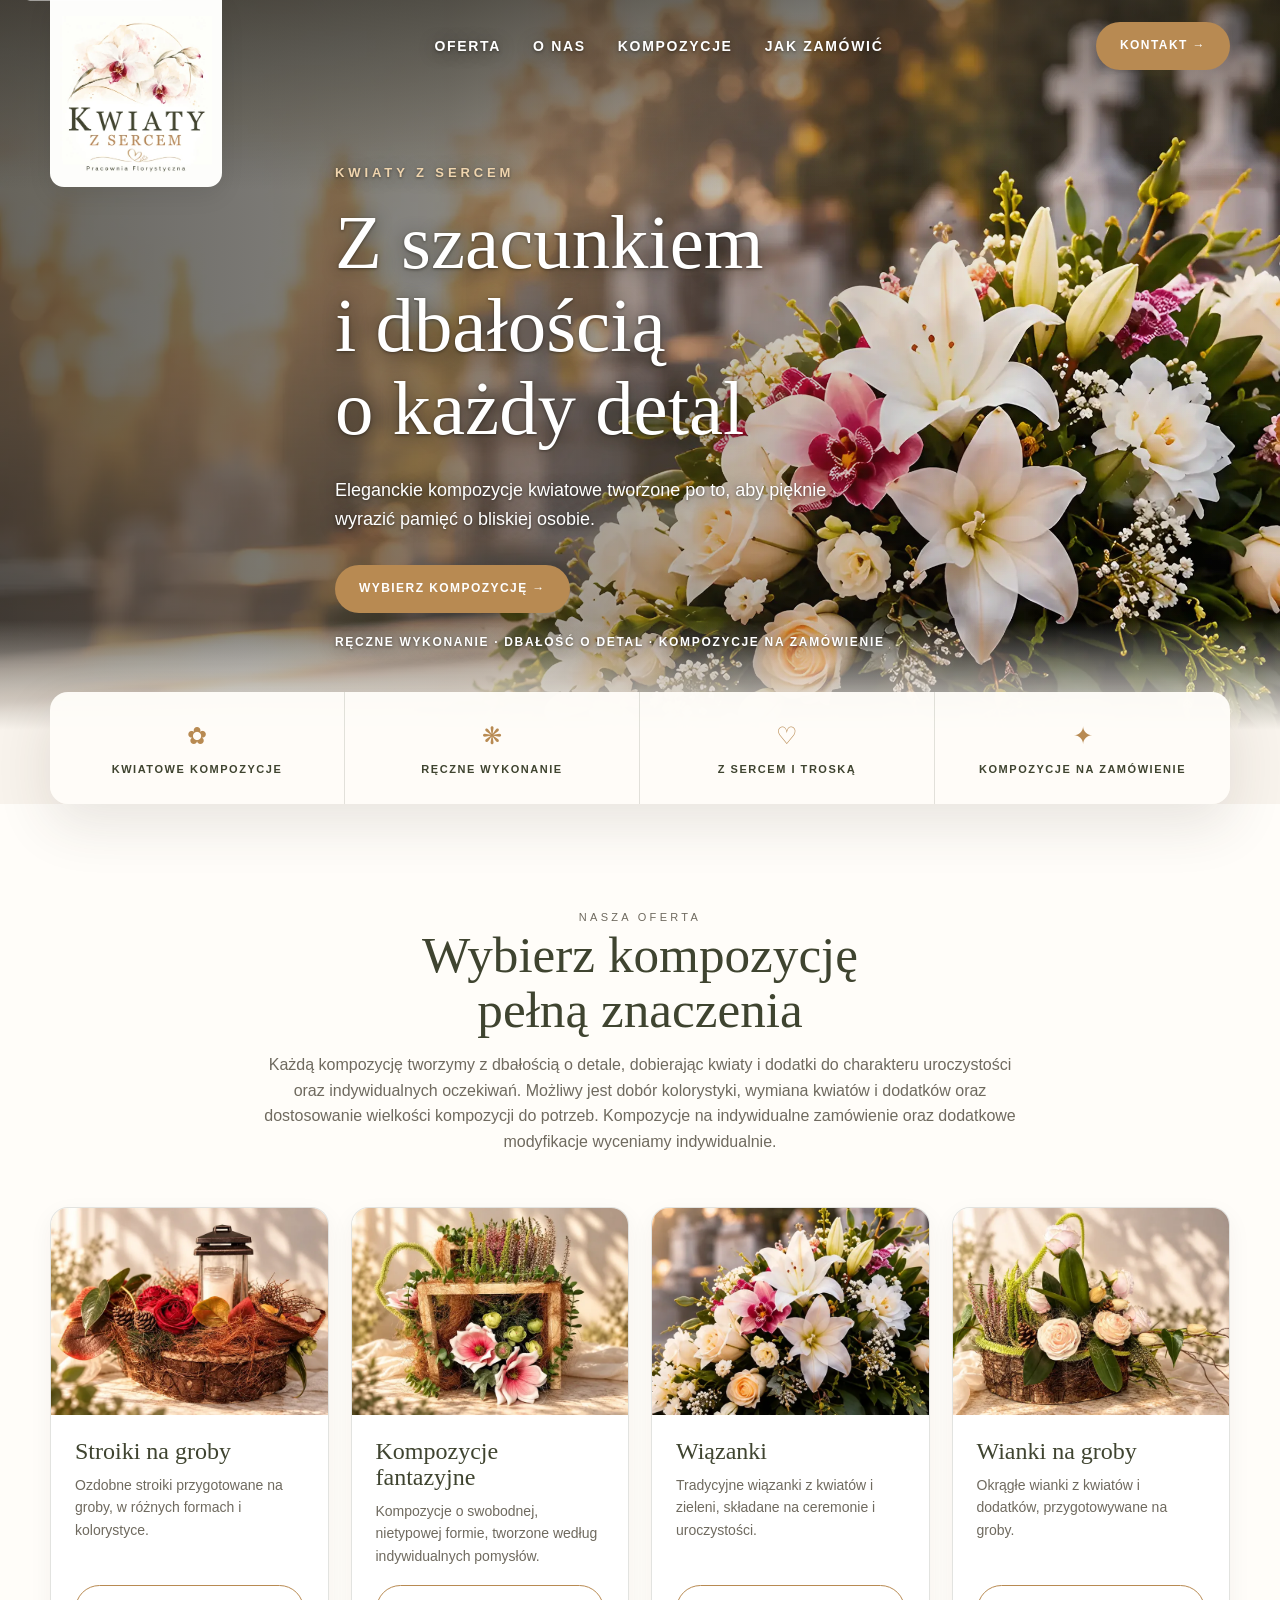
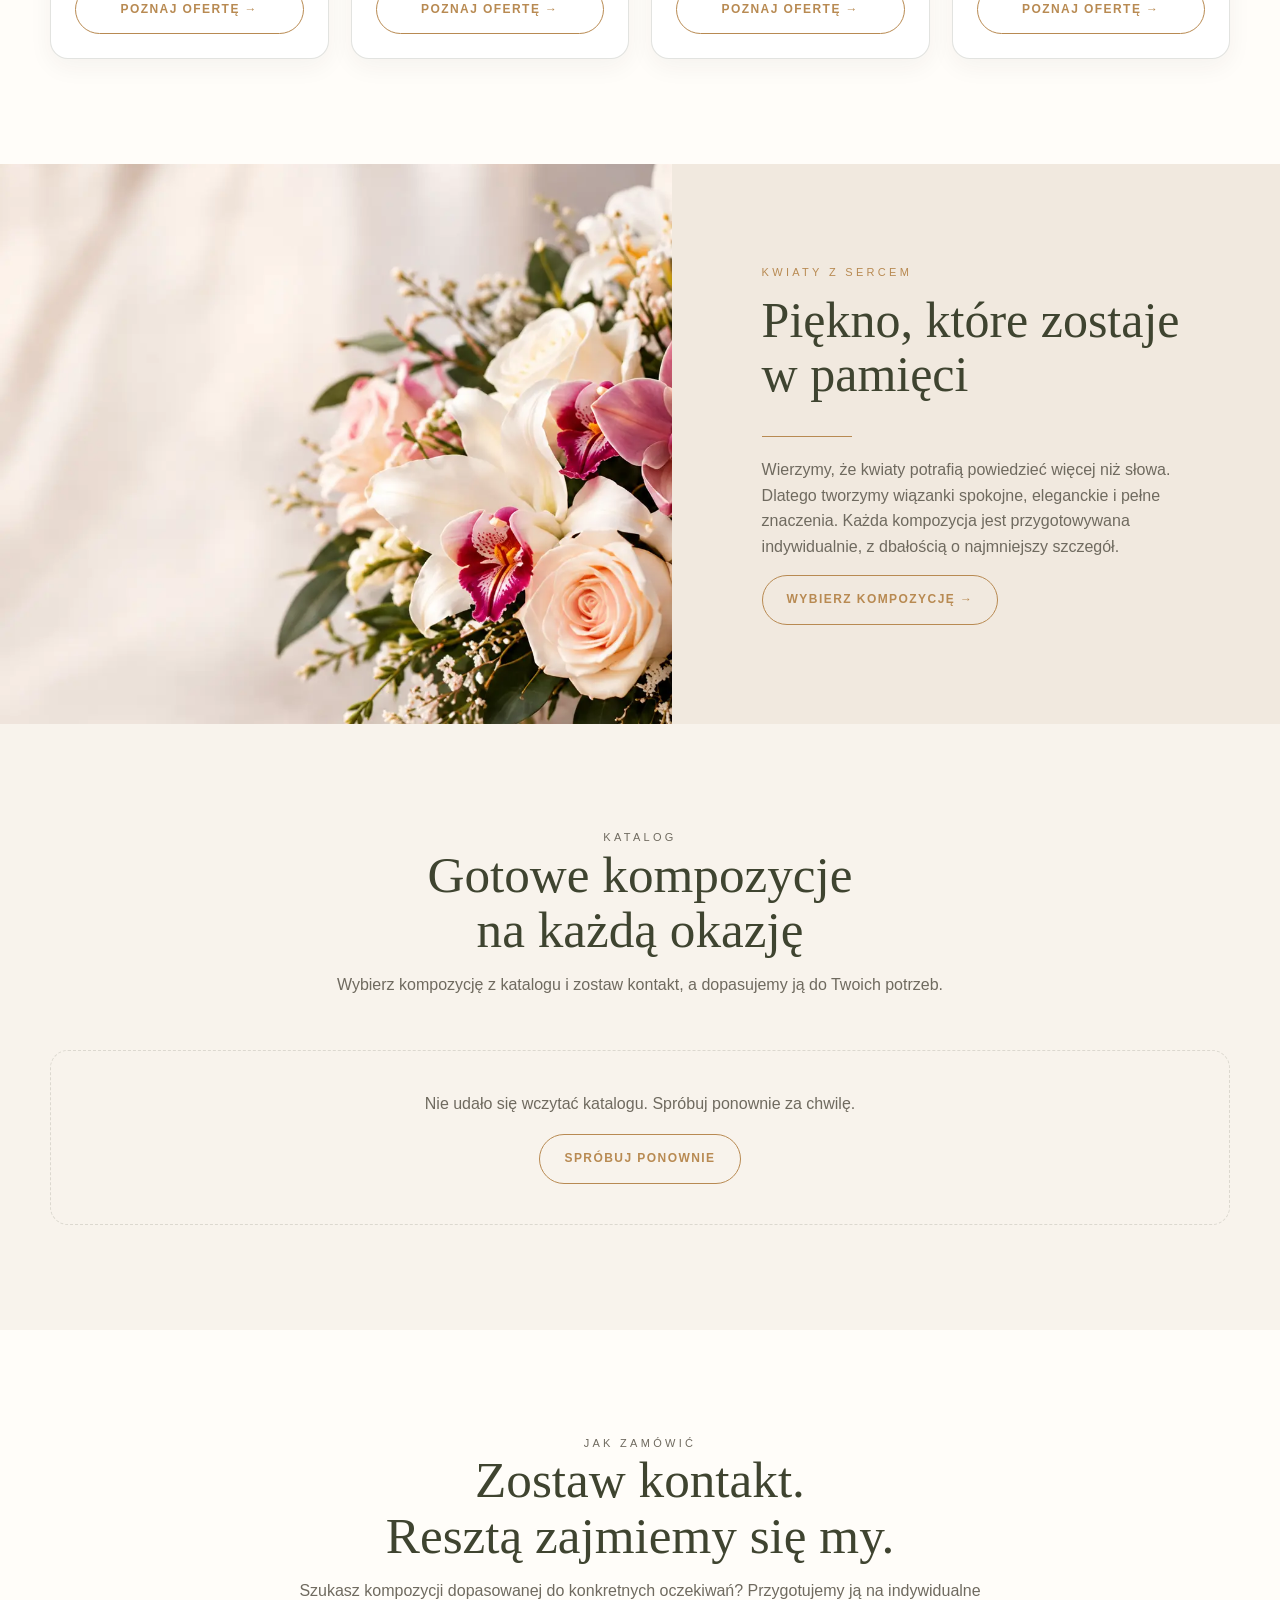
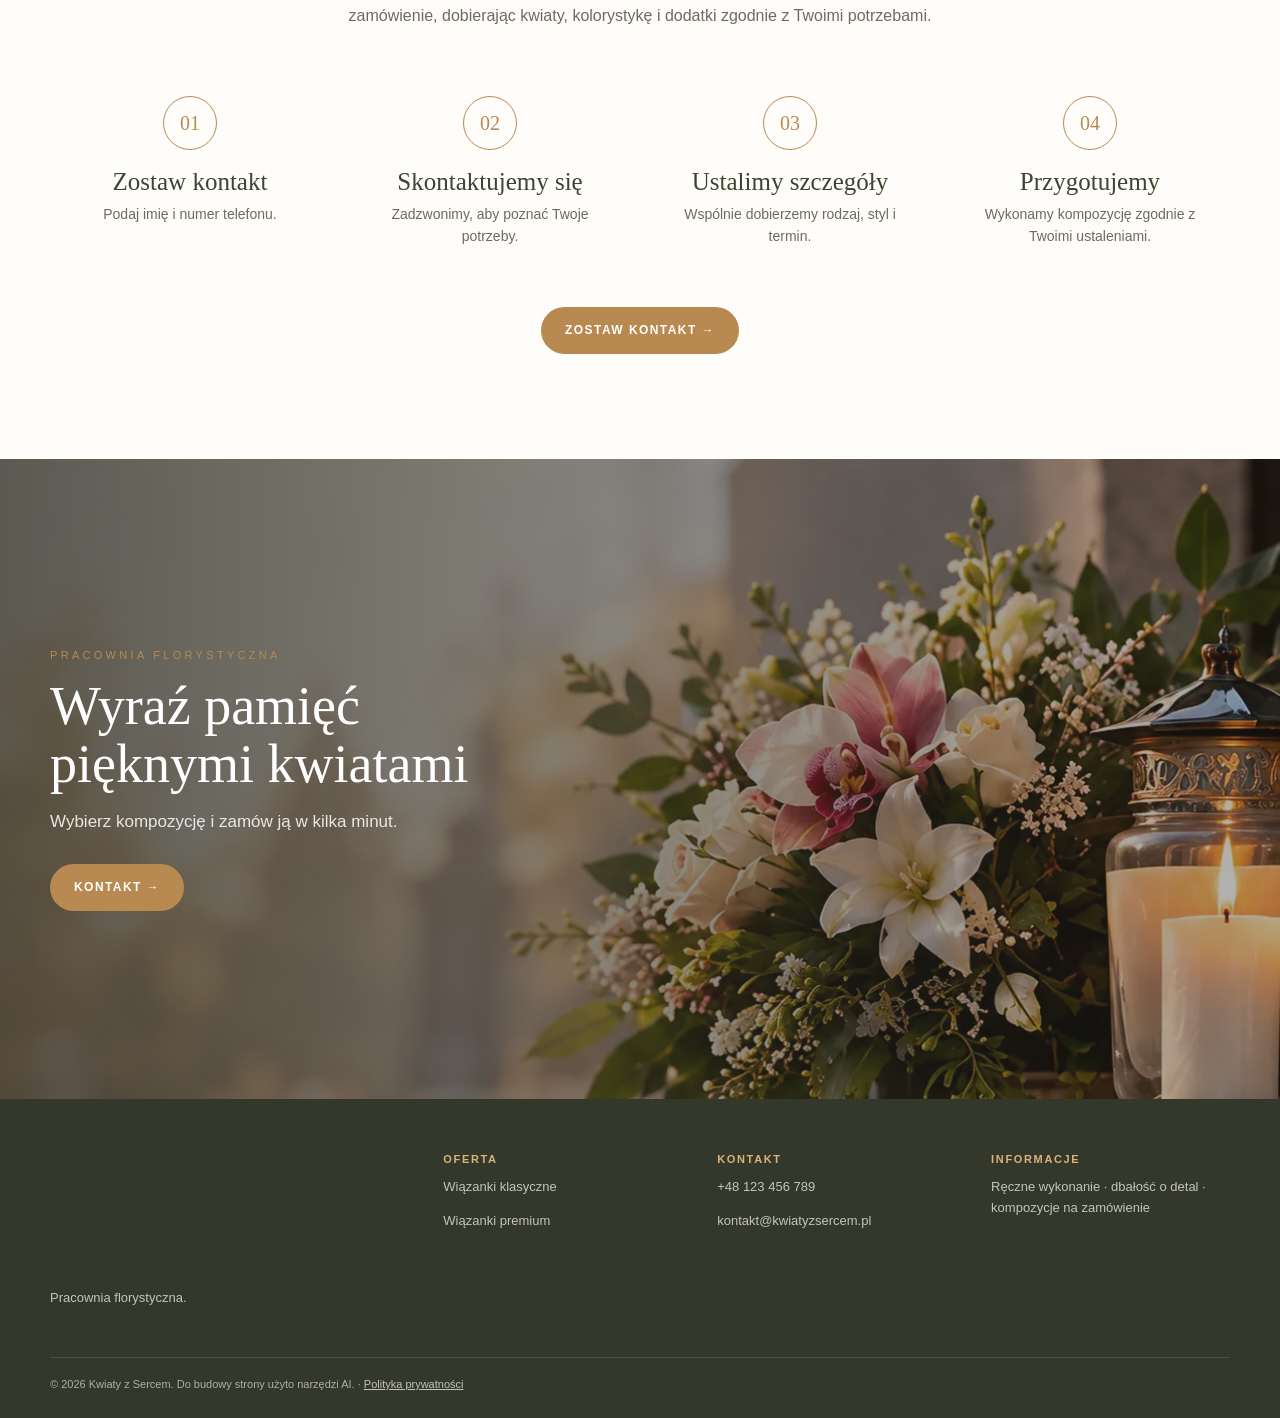
==== commit b1eef5f3: "Audyt: Content-Security-Policy, ostrzejsza walidacja e-maila, preconnect - Content-Security-Policy w" ====
--- a/index.html
+++ b/index.html
@@ -3,6 +3,7 @@
 <head>
   <meta charset="UTF-8">
   <meta name="viewport" content="width=device-width, initial-scale=1.0">
+  <meta http-equiv="Content-Security-Policy" content="default-src 'self'; script-src 'self'; style-src 'self'; img-src 'self' https:; connect-src https://script.google.com https://script.googleusercontent.com; base-uri 'self'; form-action 'none'; object-src 'none'">
   <title>Kwiaty z Sercem | Pracownia Florystyczna</title>
   <meta name="description" content="Kwiaty z Sercem - pracownia florystyczna. Eleganckie kompozycje kwiatowe na zamówienie, przygotowywane z dbałością o każdy detal.">
   <meta name="theme-color" content="#f8f3ec">
@@ -16,6 +17,8 @@
   <meta property="og:title" content="Kwiaty z Sercem | Pracownia Florystyczna">
   <meta property="og:description" content="Eleganckie kompozycje kwiatowe, przygotowywane z dbałością o każdy detal.">
 
+  <link rel="preconnect" href="https://script.google.com" crossorigin>
+  <link rel="preconnect" href="https://script.googleusercontent.com" crossorigin>
   <link rel="preload" as="image" href="assets/images/hero-1600.webp" media="(max-width: 1200px)">
   <link rel="preload" as="image" href="assets/images/hero-2400.webp" media="(min-width: 1201px)">
   <link rel="stylesheet" href="css/styles.css">
@@ -358,7 +361,7 @@
           <label class="field__label" for="order-email">E-mail</label>
           <input class="field__control" id="order-email" name="email" type="email"
                  autocomplete="email" inputmode="email" placeholder="Adres e-mail (opcjonalnie)" maxlength="100"
-                 pattern="[^\s@]+@[^\s@]+\.[^\s@]{2,}" title="Podaj poprawny adres e-mail">
+                 pattern="[\w.+%'\-]+@[\w\-]+(?:\.[\w\-]+)*\.[A-Za-z]{2,}" title="Podaj poprawny adres e-mail">
         </div>
         <div class="field field--full">
           <label class="field__label" for="order-notes">Informacja</label>
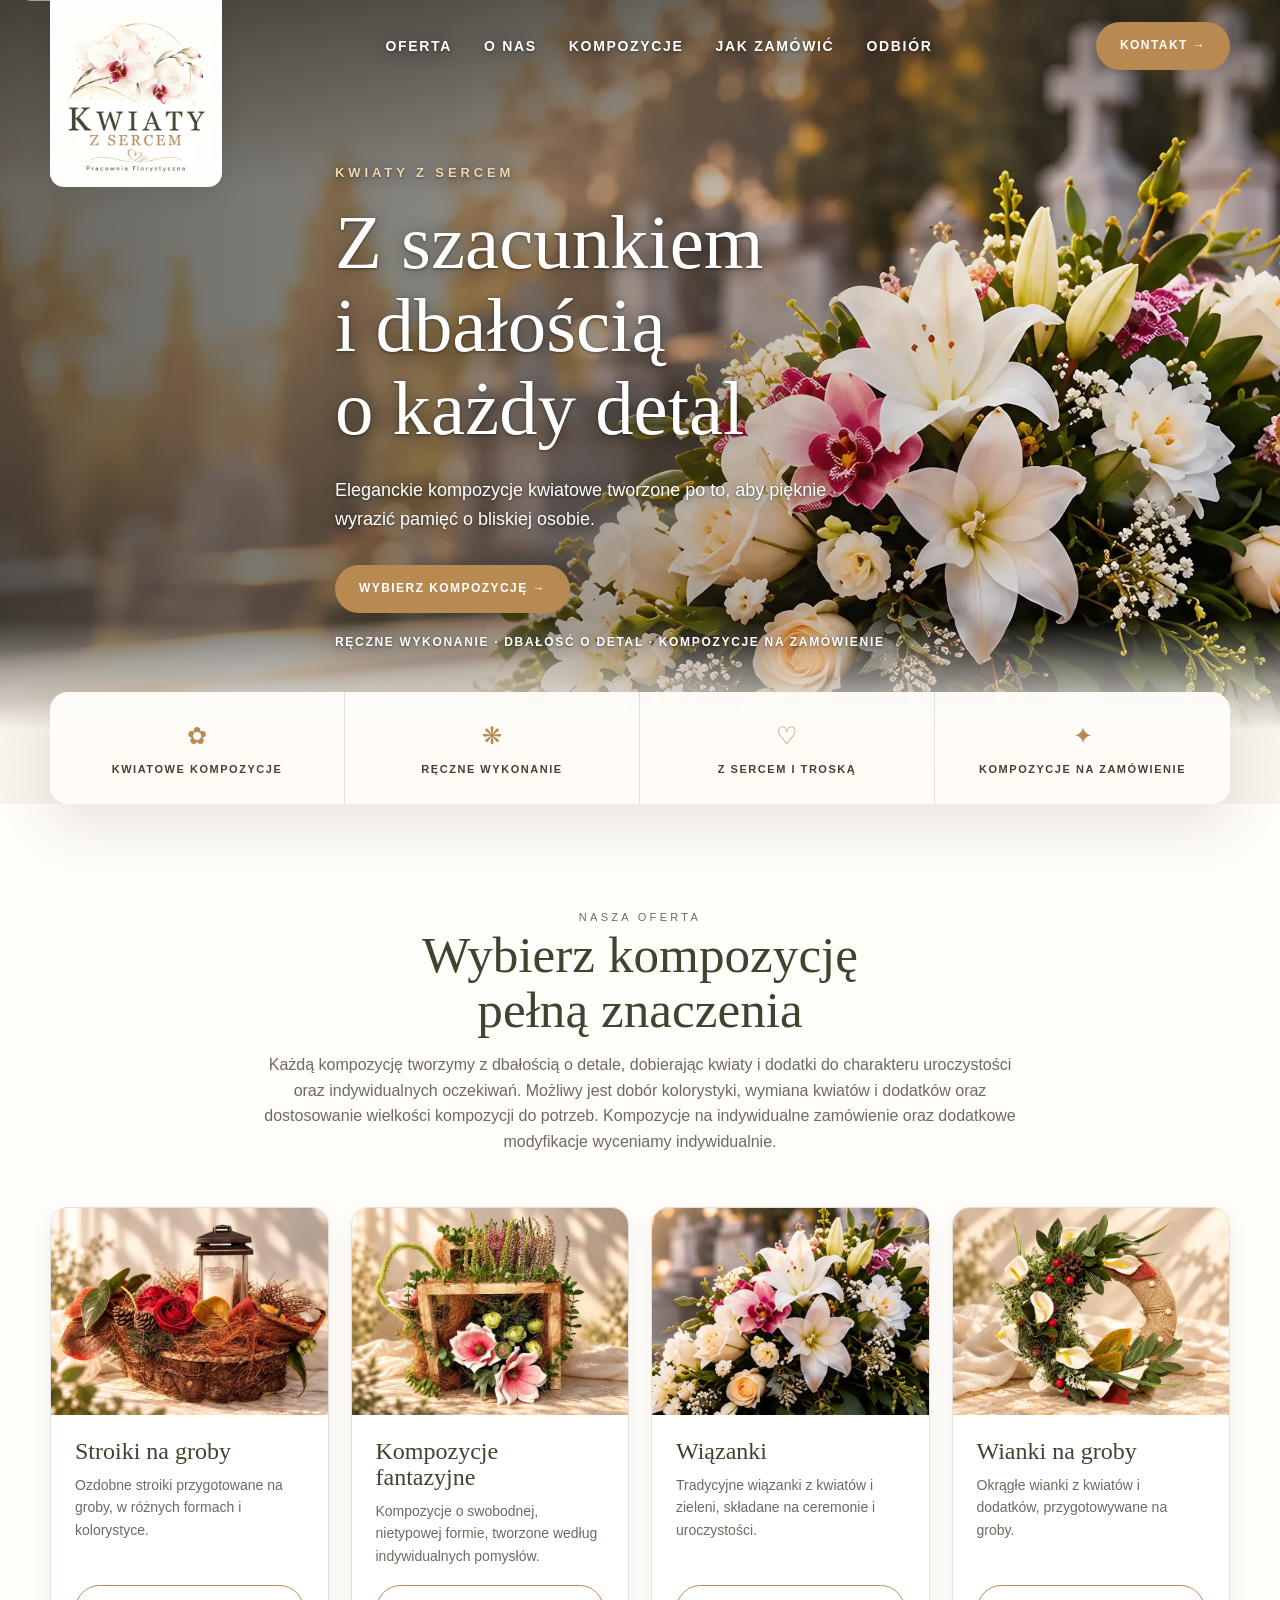
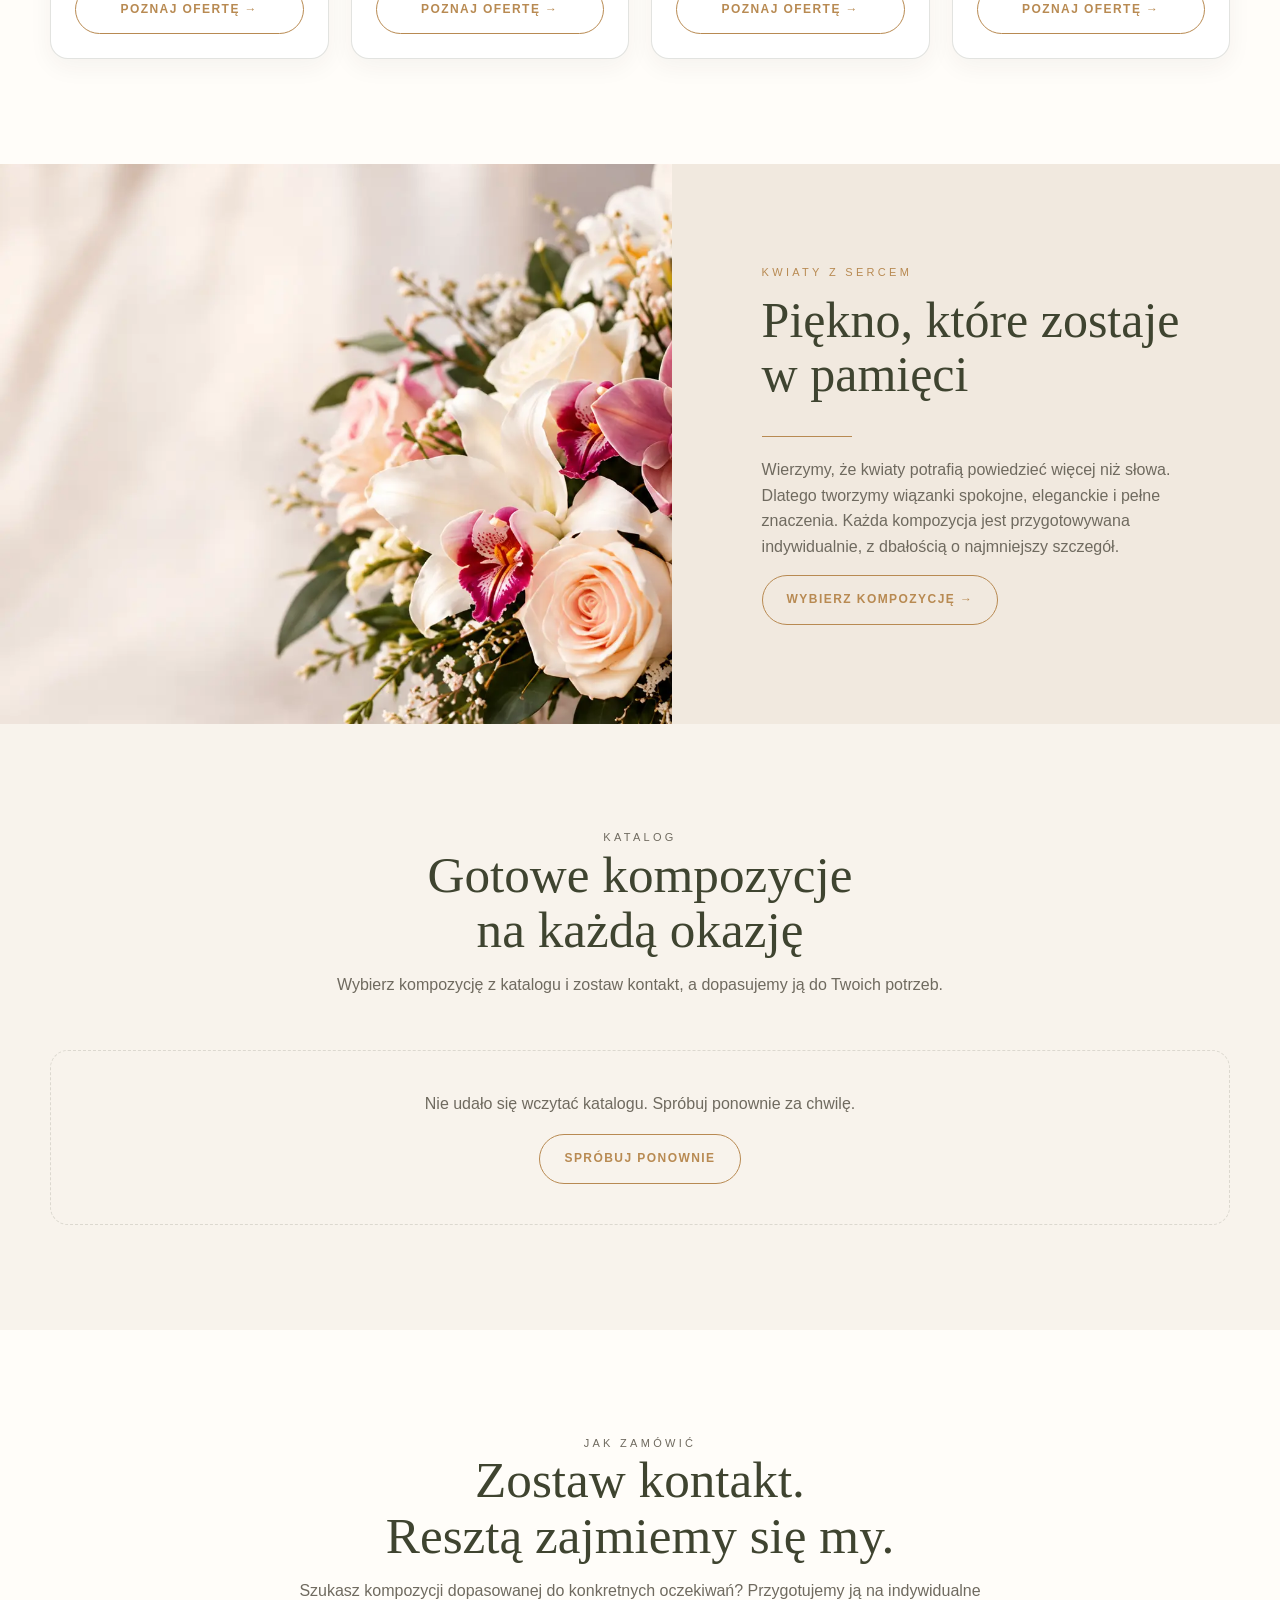
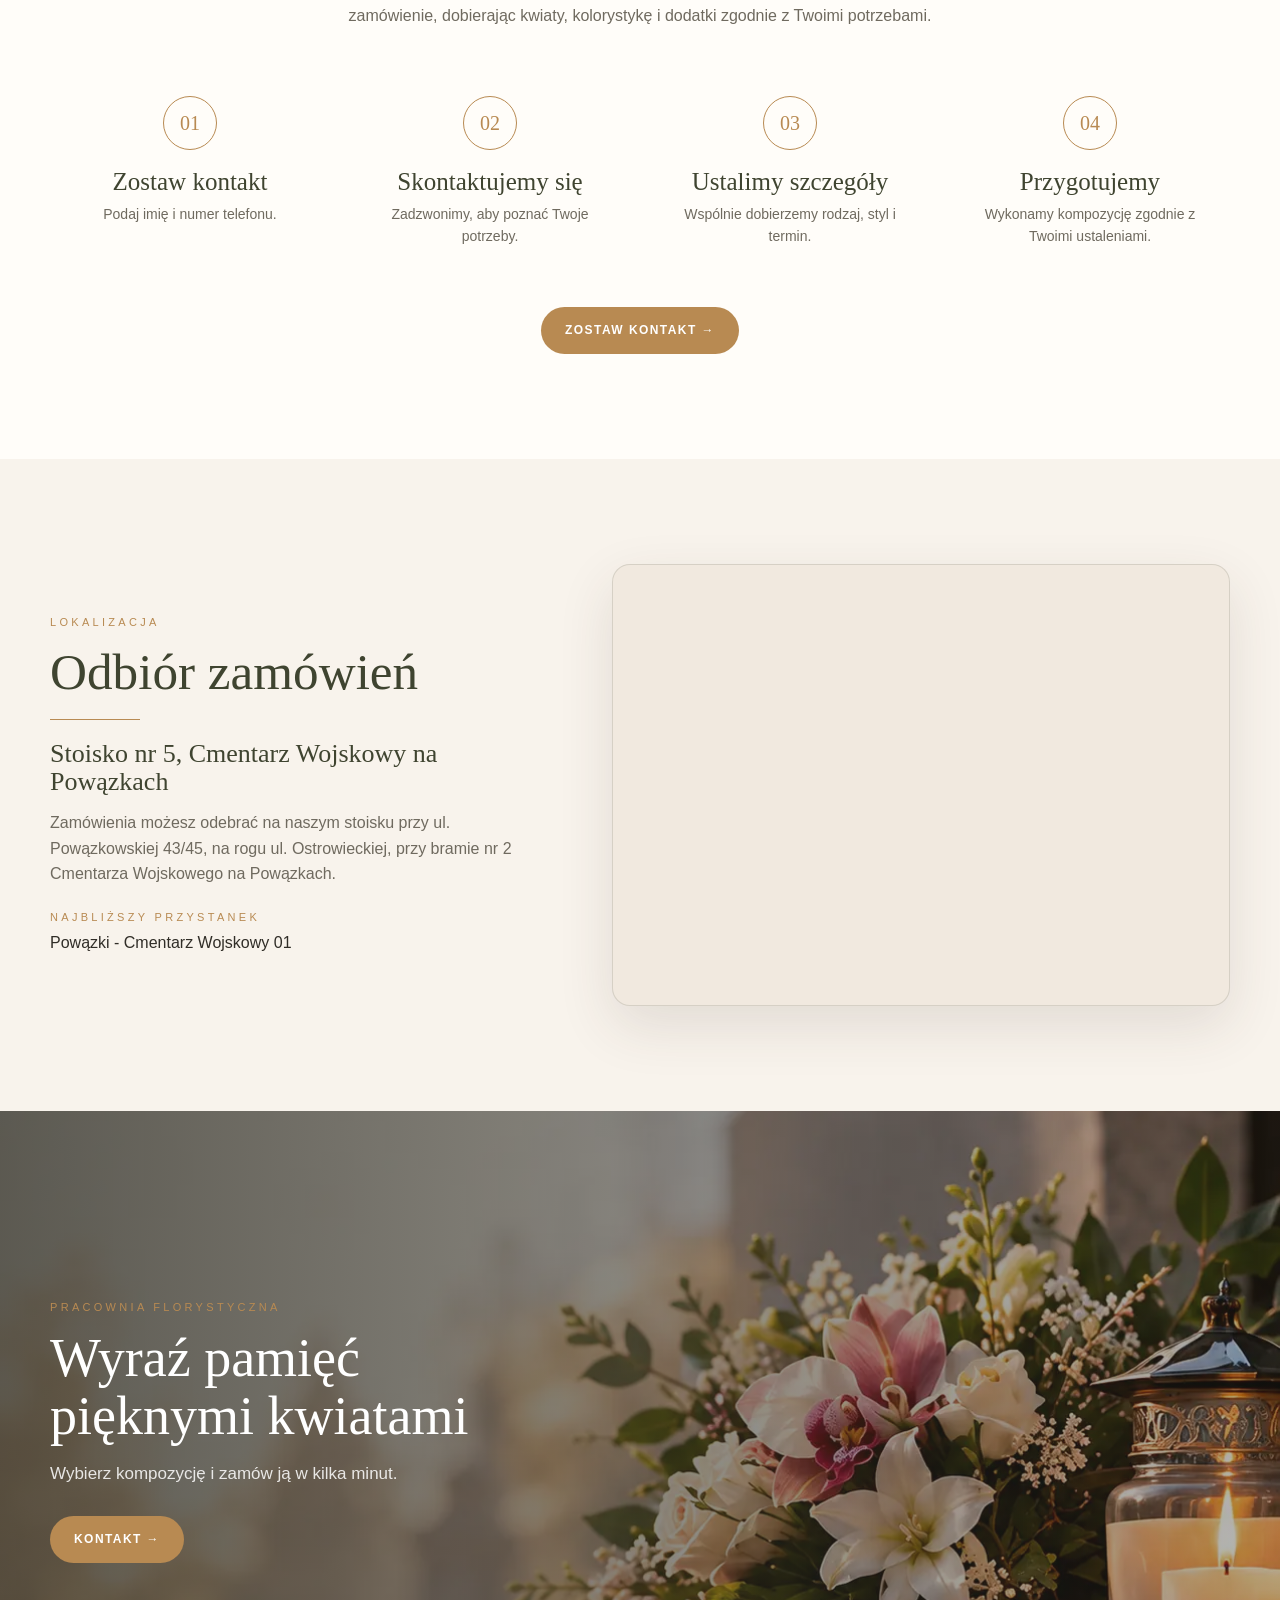
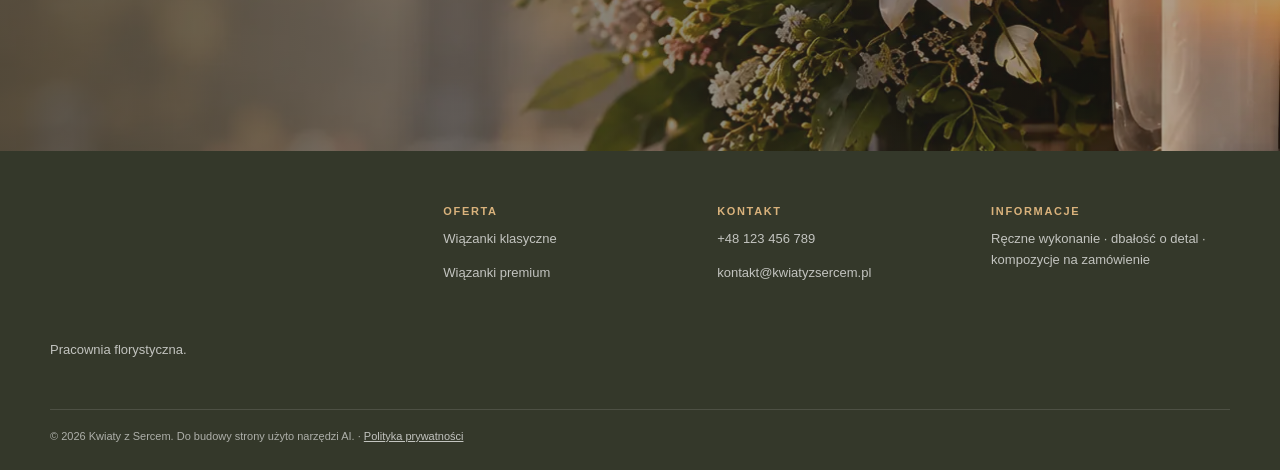
==== commit 46cd243e: "Sekcja „Odbiór zamówień" z mapą, refaktoryzacja CSS - nowa sekcja „Odbiór zamówień" (stoisko nr 5, C" ====
--- a/index.html
+++ b/index.html
@@ -3,7 +3,7 @@
 <head>
   <meta charset="UTF-8">
   <meta name="viewport" content="width=device-width, initial-scale=1.0">
-  <meta http-equiv="Content-Security-Policy" content="default-src 'self'; script-src 'self'; style-src 'self'; img-src 'self' https:; connect-src https://script.google.com https://script.googleusercontent.com; base-uri 'self'; form-action 'none'; object-src 'none'">
+  <meta http-equiv="Content-Security-Policy" content="default-src 'self'; script-src 'self'; style-src 'self'; img-src 'self' https:; connect-src https://script.google.com https://script.googleusercontent.com; frame-src https://www.openstreetmap.org; base-uri 'self'; form-action 'none'; object-src 'none'">
   <title>Kwiaty z Sercem | Pracownia Florystyczna</title>
   <meta name="description" content="Kwiaty z Sercem - pracownia florystyczna. Eleganckie kompozycje kwiatowe na zamówienie, przygotowywane z dbałością o każdy detal.">
   <meta name="theme-color" content="#f8f3ec">
@@ -40,6 +40,7 @@
         <li><a href="#o-nas">O nas</a></li>
         <li><a href="#kompozycje">Kompozycje</a></li>
         <li><a href="#jak-zamowic">Jak zamówić</a></li>
+        <li><a href="#odbior">Odbiór</a></li>
         <li class="nav__cta-mobile">
           <button class="btn btn--gold" type="button" data-order-open>Kontakt →</button>
         </li>
@@ -145,7 +146,7 @@
       <div class="story__copy">
         <p class="section-kicker">Kwiaty z Sercem</p>
         <h2 class="story__title" id="story-title">Piękno, które zostaje w pamięci</h2>
-        <hr class="story__divider">
+        <hr class="divider">
         <p class="story__text">
           Wierzymy, że kwiaty potrafią powiedzieć więcej niż słowa.
           Dlatego tworzymy wiązanki spokojne, eleganckie i pełne znaczenia.
@@ -224,6 +225,31 @@
       </div>
     </section>
 
+    <section class="section pickup" id="odbior" aria-labelledby="pickup-title">
+      <div class="container pickup__layout">
+        <div class="pickup__info">
+          <p class="section-kicker">Lokalizacja</p>
+          <h2 id="pickup-title">Odbiór zamówień</h2>
+          <hr class="divider">
+          <h3 class="pickup__stand">Stoisko nr 5, Cmentarz Wojskowy na Powązkach</h3>
+          <p class="pickup__text">
+            Zamówienia możesz odebrać na naszym stoisku przy ul. Powązkowskiej 43/45,
+            na rogu ul. Ostrowieckiej, przy bramie nr 2 Cmentarza Wojskowego na Powązkach.
+          </p>
+          <p class="pickup__stop">
+            <span class="section-kicker pickup__label">Najbliższy przystanek</span>
+            Powązki - Cmentarz Wojskowy 01
+          </p>
+        </div>
+
+        <div class="pickup__map">
+          <iframe title="Mapa: stoisko nr 5 przy bramie nr 2 Cmentarza Wojskowego na Powązkach"
+                  src="https://www.openstreetmap.org/export/embed.html?bbox=20.9540%2C52.2582%2C20.9604%2C52.2616&amp;layer=mapnik&amp;marker=52.25990%2C20.95720"
+                  loading="lazy" sandbox="allow-scripts allow-same-origin allow-popups allow-popups-to-escape-sandbox"></iframe>
+        </div>
+      </div>
+    </section>
+
     <!--
       SEKCJA UKRYTA NA PRZYSZŁOŚĆ: „Nasze kompozycje" (3 wiersze zdjęcie + tekst, style .gallery* w css/styles.css,
       zdjęcia assets/images/gallery-*.webp). Usunięta ze strony na życzenie, zachowana do ewentualnego przywrócenia:
--- a/css/styles.css
+++ b/css/styles.css
@@ -13,6 +13,7 @@
    9a. Katalog (gotowe kompozycje z arkusza)
   10. O nas
   11. Jak zamówić
+  11a. Odbiór zamówień (mapa)
   12. Galeria
   13. CTA końcowe
   14. Stopka
@@ -414,6 +415,15 @@
   text-transform: uppercase;
 }
 
+/* Złota linia pod nagłówkiem sekcji (O nas, odbiór zamówień). */
+.divider {
+  width: 90px;
+  height: 1px;
+  margin: 20px 0;
+  border: 0;
+  background: var(--color-gold);
+}
+
 /* Przycisk pod treścią sekcji (oferta, jak zamówić). */
 .section__cta {
   margin-top: 44px;
@@ -455,8 +465,9 @@
   object-fit: cover;
 }
 
-/* Treść karty rozciąga się, więc przyciski w sąsiednich kartach są na jednej linii. */
-.card__body {
+/* Treść karty rozciąga się, więc przyciski w sąsiednich kartach są na jednej linii (oferta i katalog). */
+.card__body,
+.product__body {
   display: flex;
   flex: 1;
   flex-direction: column;
@@ -707,7 +718,7 @@
 .product__image {
   width: 100%;
   height: auto;
-  aspect-ratio: 4 / 3;
+  aspect-ratio: 1 / 1;
   object-fit: cover;
 }
 
@@ -747,13 +758,6 @@
   text-transform: uppercase;
 }
 
-.product__body {
-  display: flex;
-  flex: 1;
-  flex-direction: column;
-  padding: 24px;
-}
-
 .product__title {
   margin: 0 0 9px;
   color: var(--color-olive);
@@ -798,7 +802,7 @@
 }
 
 .product--skeleton {
-  min-height: 430px;
+  aspect-ratio: 1 / 1.4;                 /* zdjęcie 1:1 + treść karty, żeby po załadowaniu układ nie skakał */
   border: 0;
   background: linear-gradient(90deg, #f3ece2 25%, #fbf7f1 50%, #f3ece2 75%);
   background-size: 200% 100%;
@@ -842,14 +846,6 @@
   max-width: 500px;
   margin: 0 0 1em;
   color: var(--color-muted);
-}
-
-.story__divider {
-  width: 90px;
-  height: 1px;
-  margin: 20px 0;
-  border: 0;
-  background: var(--color-gold);
 }
 
 /* 11. Jak zamówić
@@ -892,6 +888,56 @@
   margin: 0;
   color: var(--color-muted);
   font-size: 14px;
+}
+
+/* 11a. Odbiór zamówień (mapa)
+   ========================================================================== */
+.pickup {
+  background: var(--color-cream);
+}
+
+.pickup__layout {
+  display: grid;
+  grid-template-columns: 0.9fr 1.1fr;
+  gap: 56px;
+  align-items: center;
+}
+
+.pickup__stand {
+  margin: 0 0 14px;
+  color: var(--color-olive);
+  font-size: 26px;
+}
+
+.pickup__text {
+  max-width: 480px;
+  margin: 0 0 22px;
+  color: var(--color-muted);
+}
+
+.pickup__stop {
+  margin: 0;
+  color: var(--color-text);
+}
+
+.pickup__label {                       /* wygląd z .section-kicker, tu tylko układ */
+  display: block;
+  margin-bottom: 4px;
+}
+
+.pickup__map {
+  overflow: hidden;
+  border: 1px solid var(--color-line);
+  border-radius: var(--radius-card);
+  background: var(--color-cream-dark);
+  box-shadow: var(--shadow-card);
+}
+
+.pickup__map iframe {
+  display: block;
+  width: 100%;
+  height: 440px;
+  border: 0;
 }
 
 /* 12. Galeria
@@ -1428,8 +1474,13 @@
     border-bottom: 1px solid var(--color-line);
   }
 
-  .story {
+  .story,
+  .pickup__layout {
     grid-template-columns: 1fr;
+  }
+
+  .pickup__layout {
+    gap: 36px;
   }
 
   .story__image {
@@ -1470,6 +1521,10 @@
 }
 
 @media (max-width: 520px) {
+  .pickup__map iframe {
+    height: 320px;
+  }
+
   .container {
     width: min(var(--container-width), calc(100% - 28px));
   }
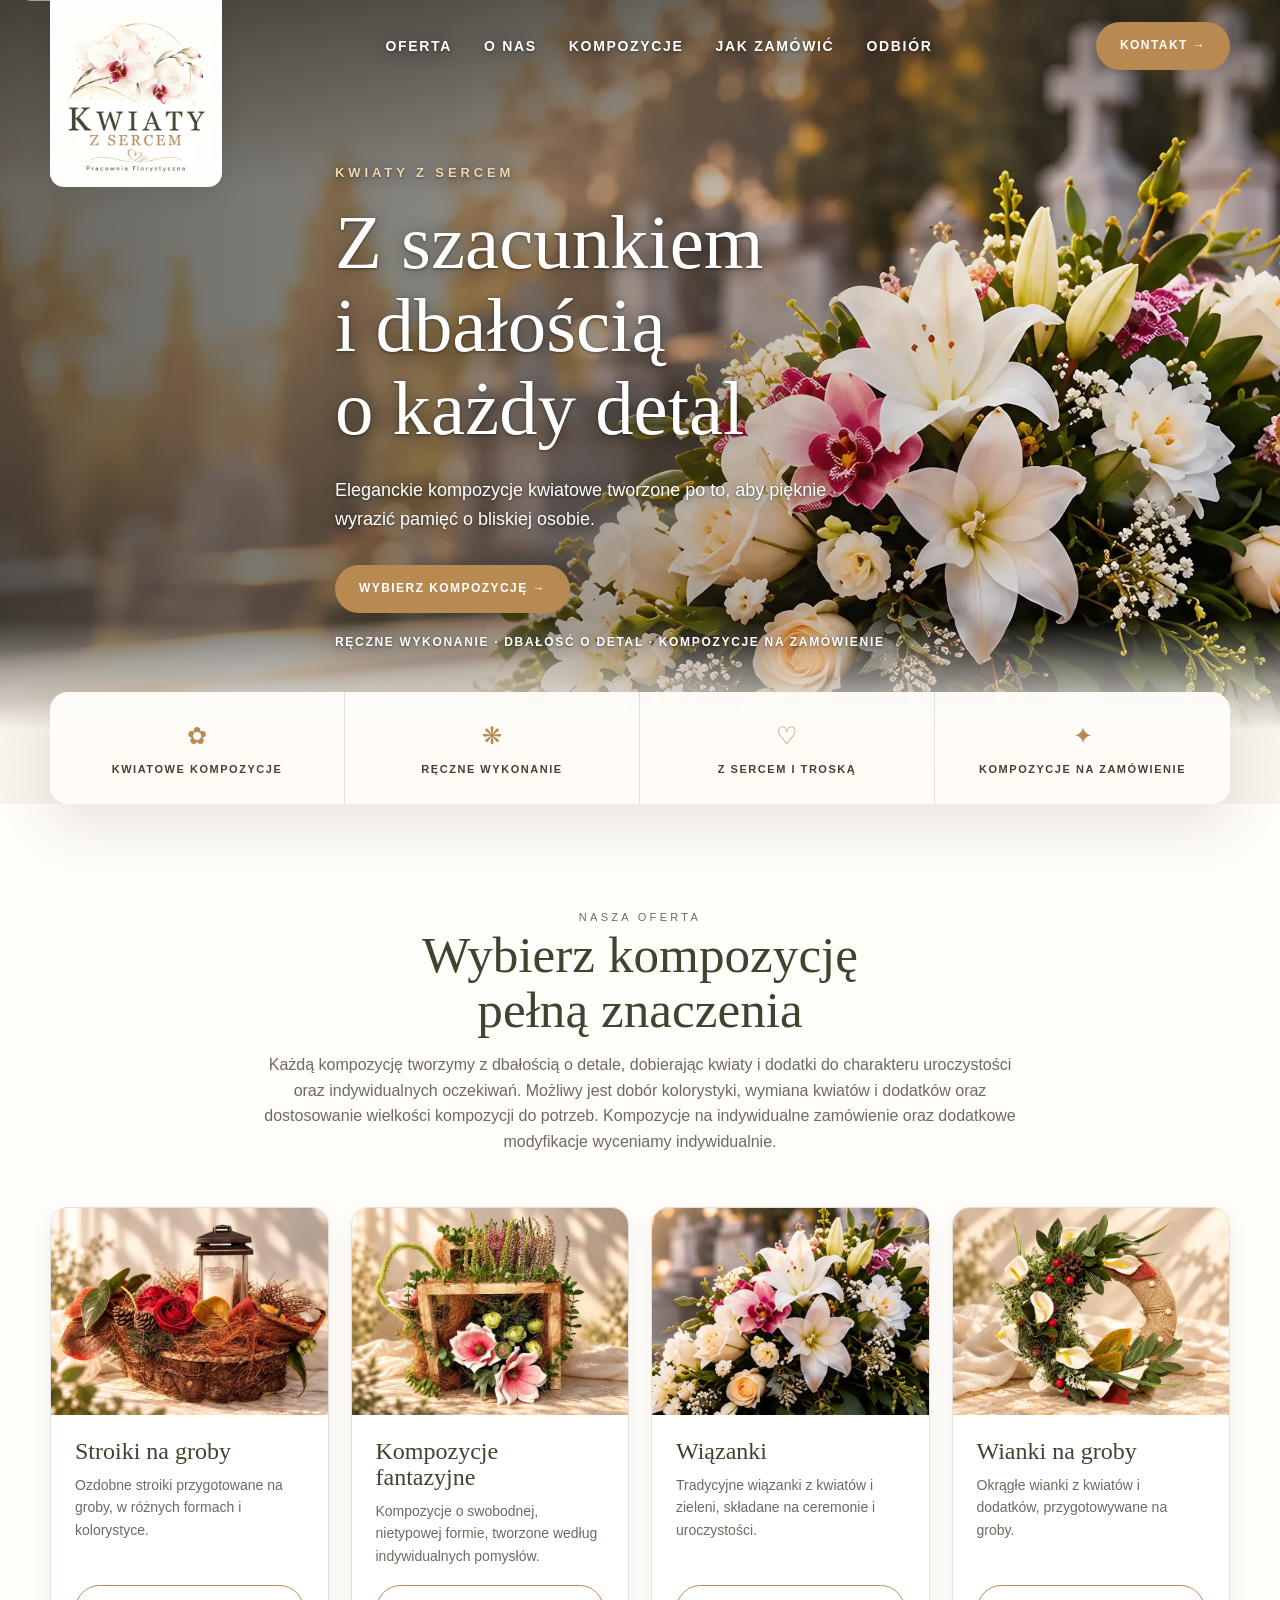
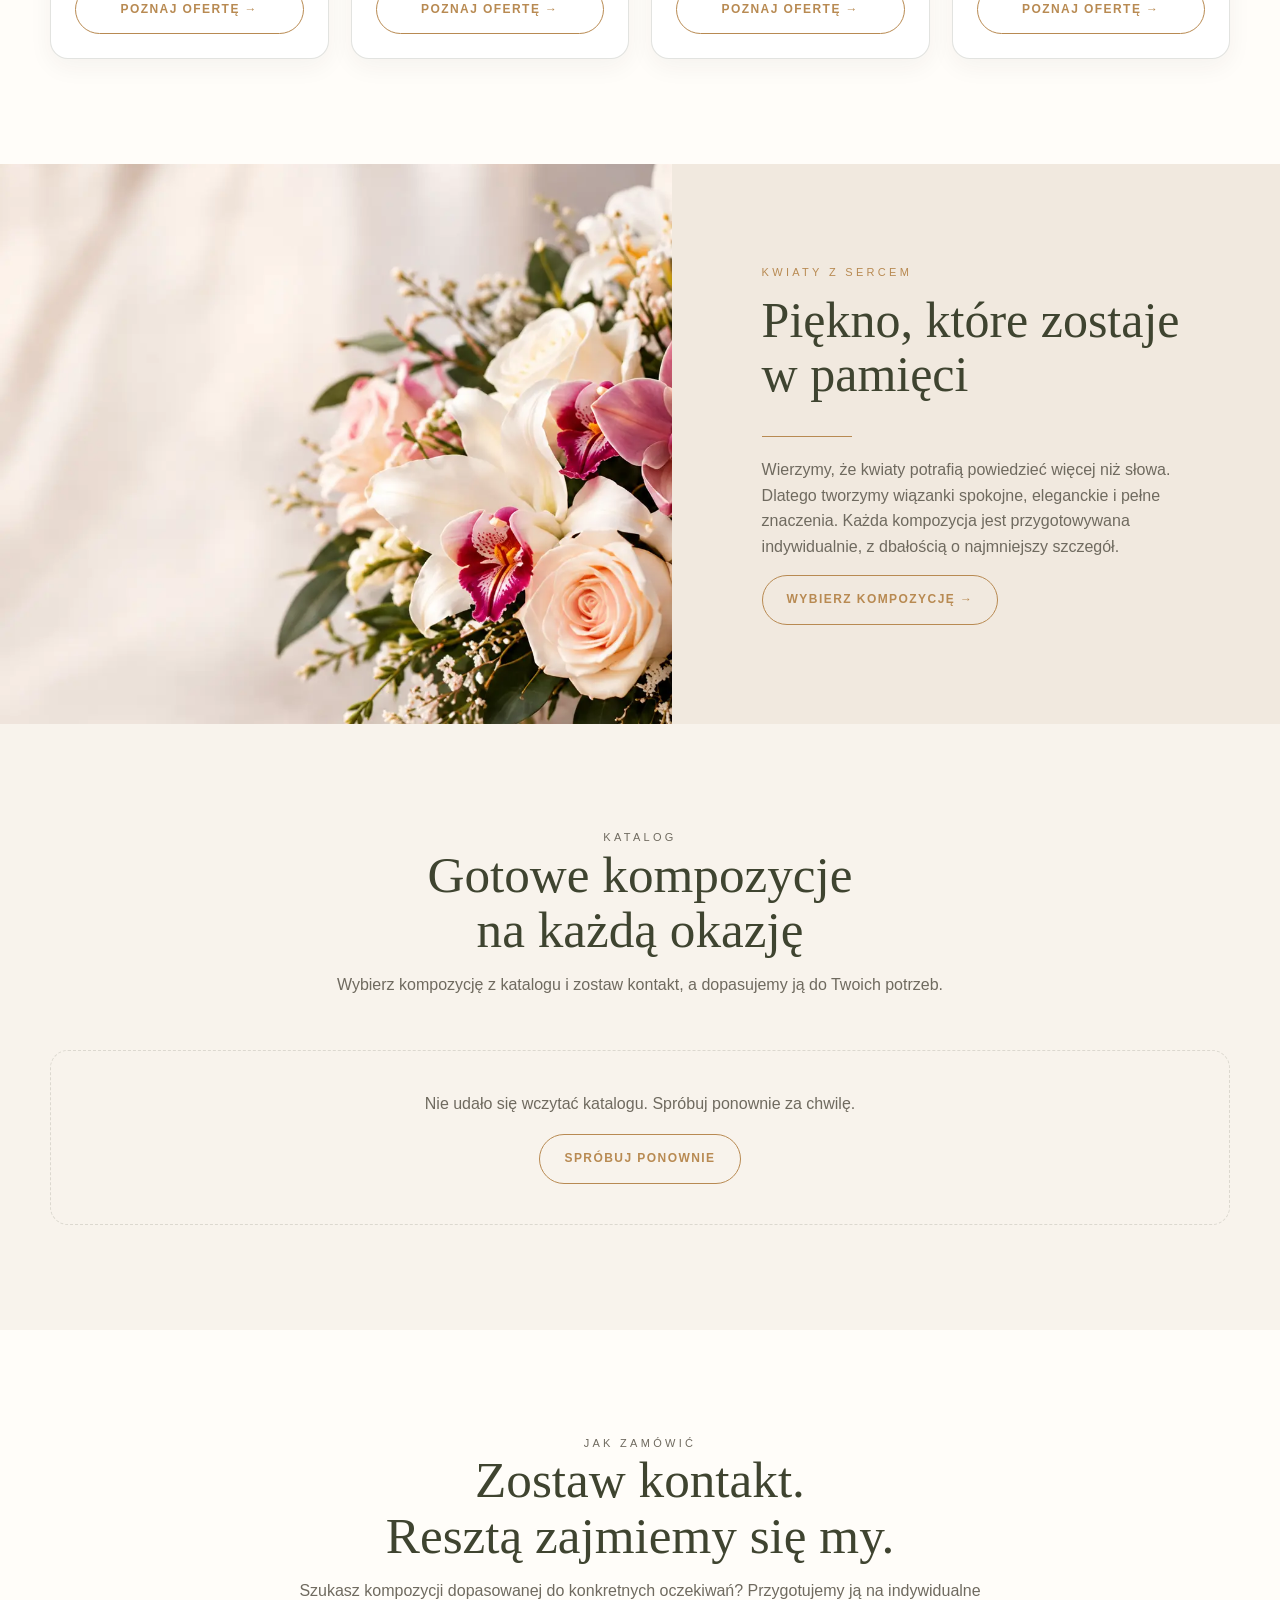
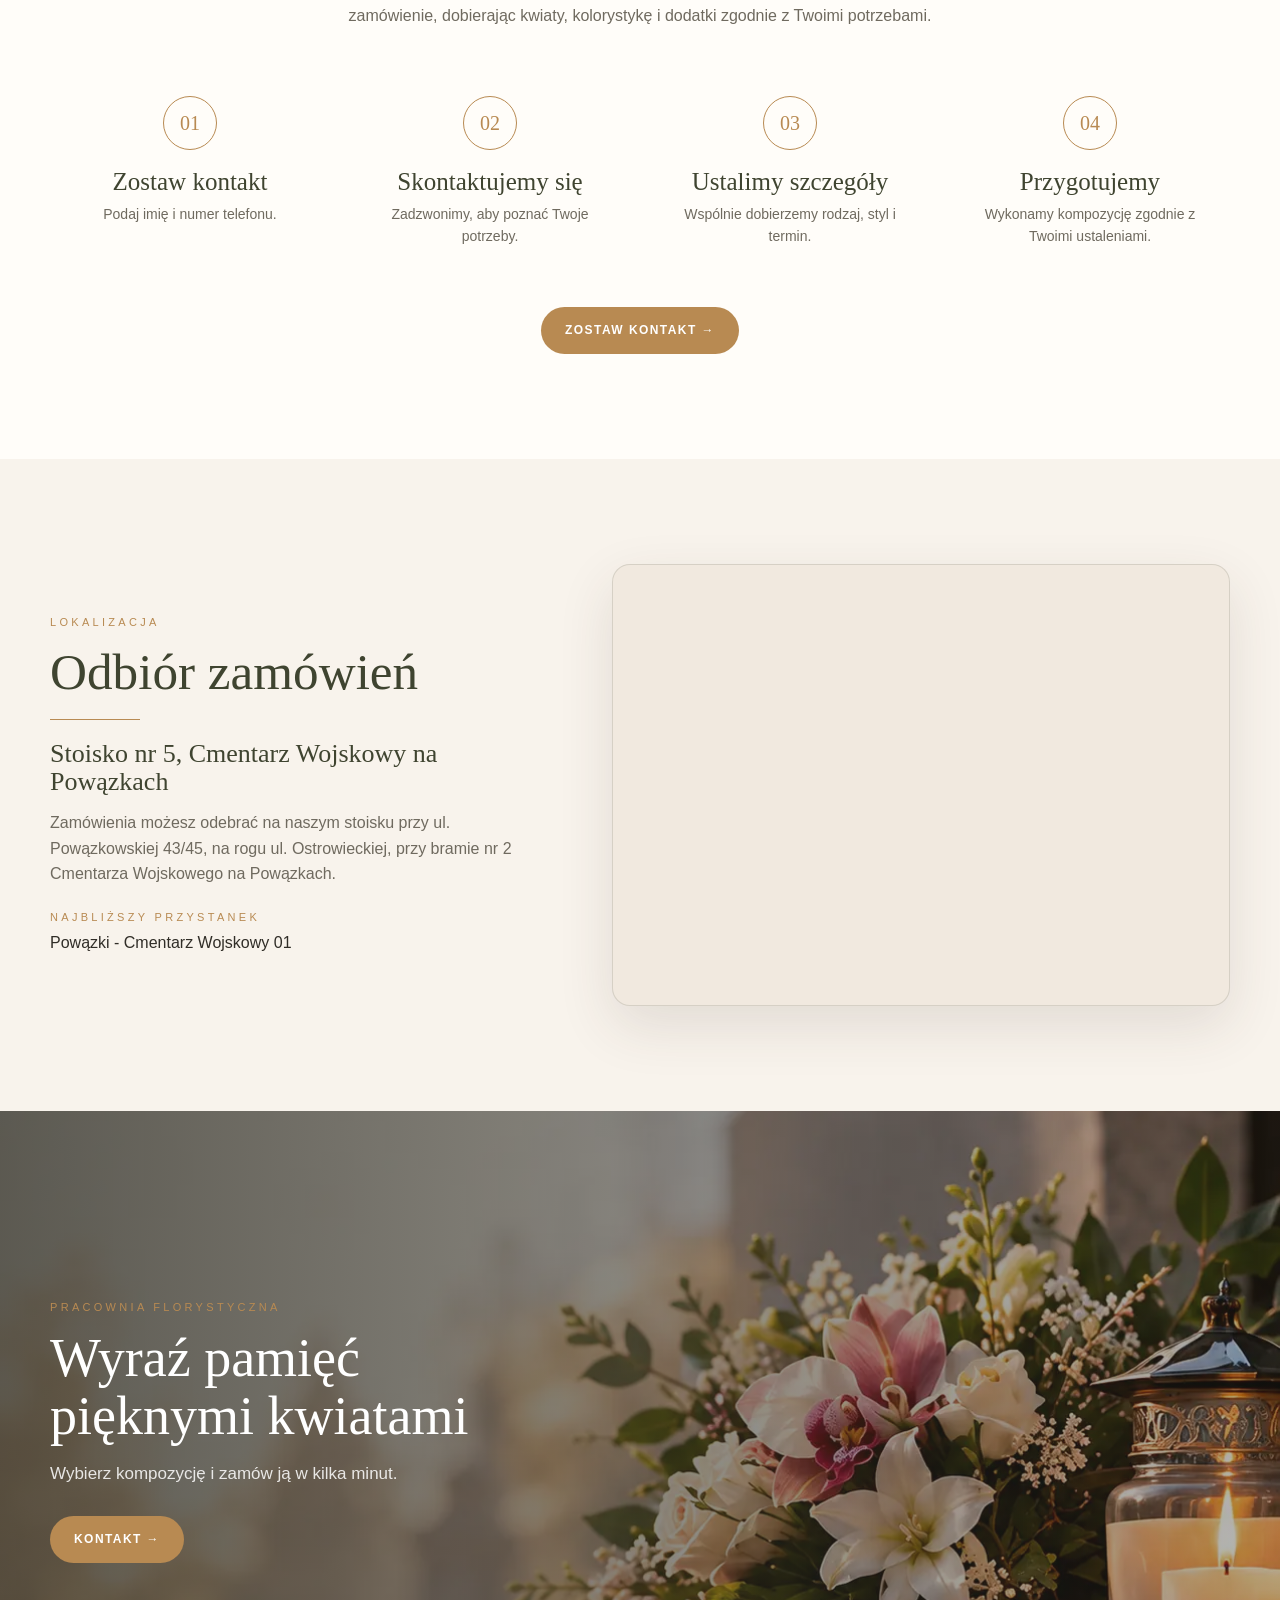
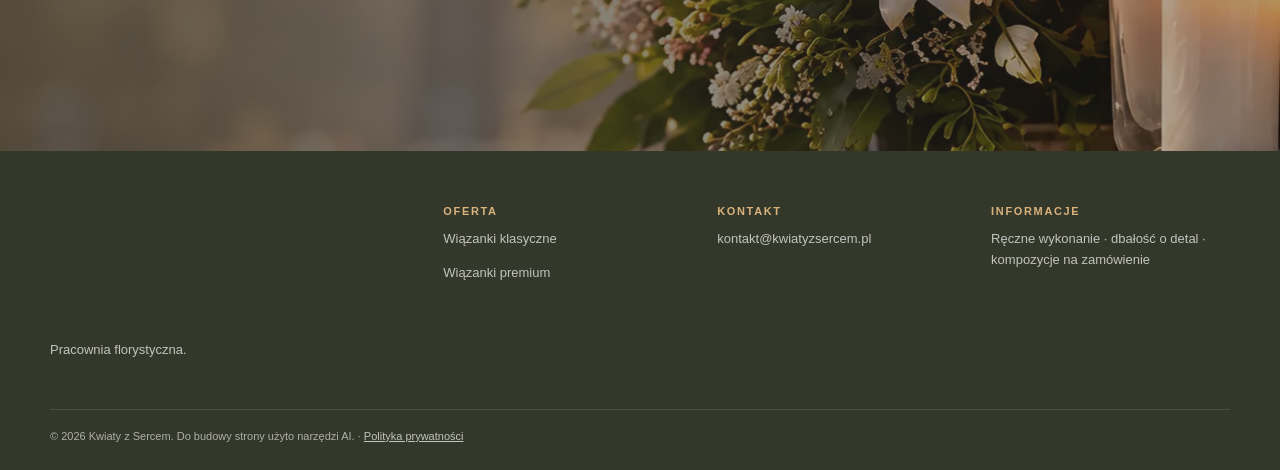
==== commit 0ce85ef0: "Katalog bez kategorii, poprawka zdjęć 14/20/22, stopka bez telefonu - katalog pokazuje wszystkie kom" ====
--- a/index.html
+++ b/index.html
@@ -343,7 +343,6 @@
         </div>
         <div>
           <h3 class="footer__title">Kontakt</h3>
-          <p><a href="tel:+48123456789">+48 123 456 789</a></p>
           <p><a href="mailto:kontakt@kwiatyzsercem.pl">kontakt@kwiatyzsercem.pl</a></p>
         </div>
         <div>
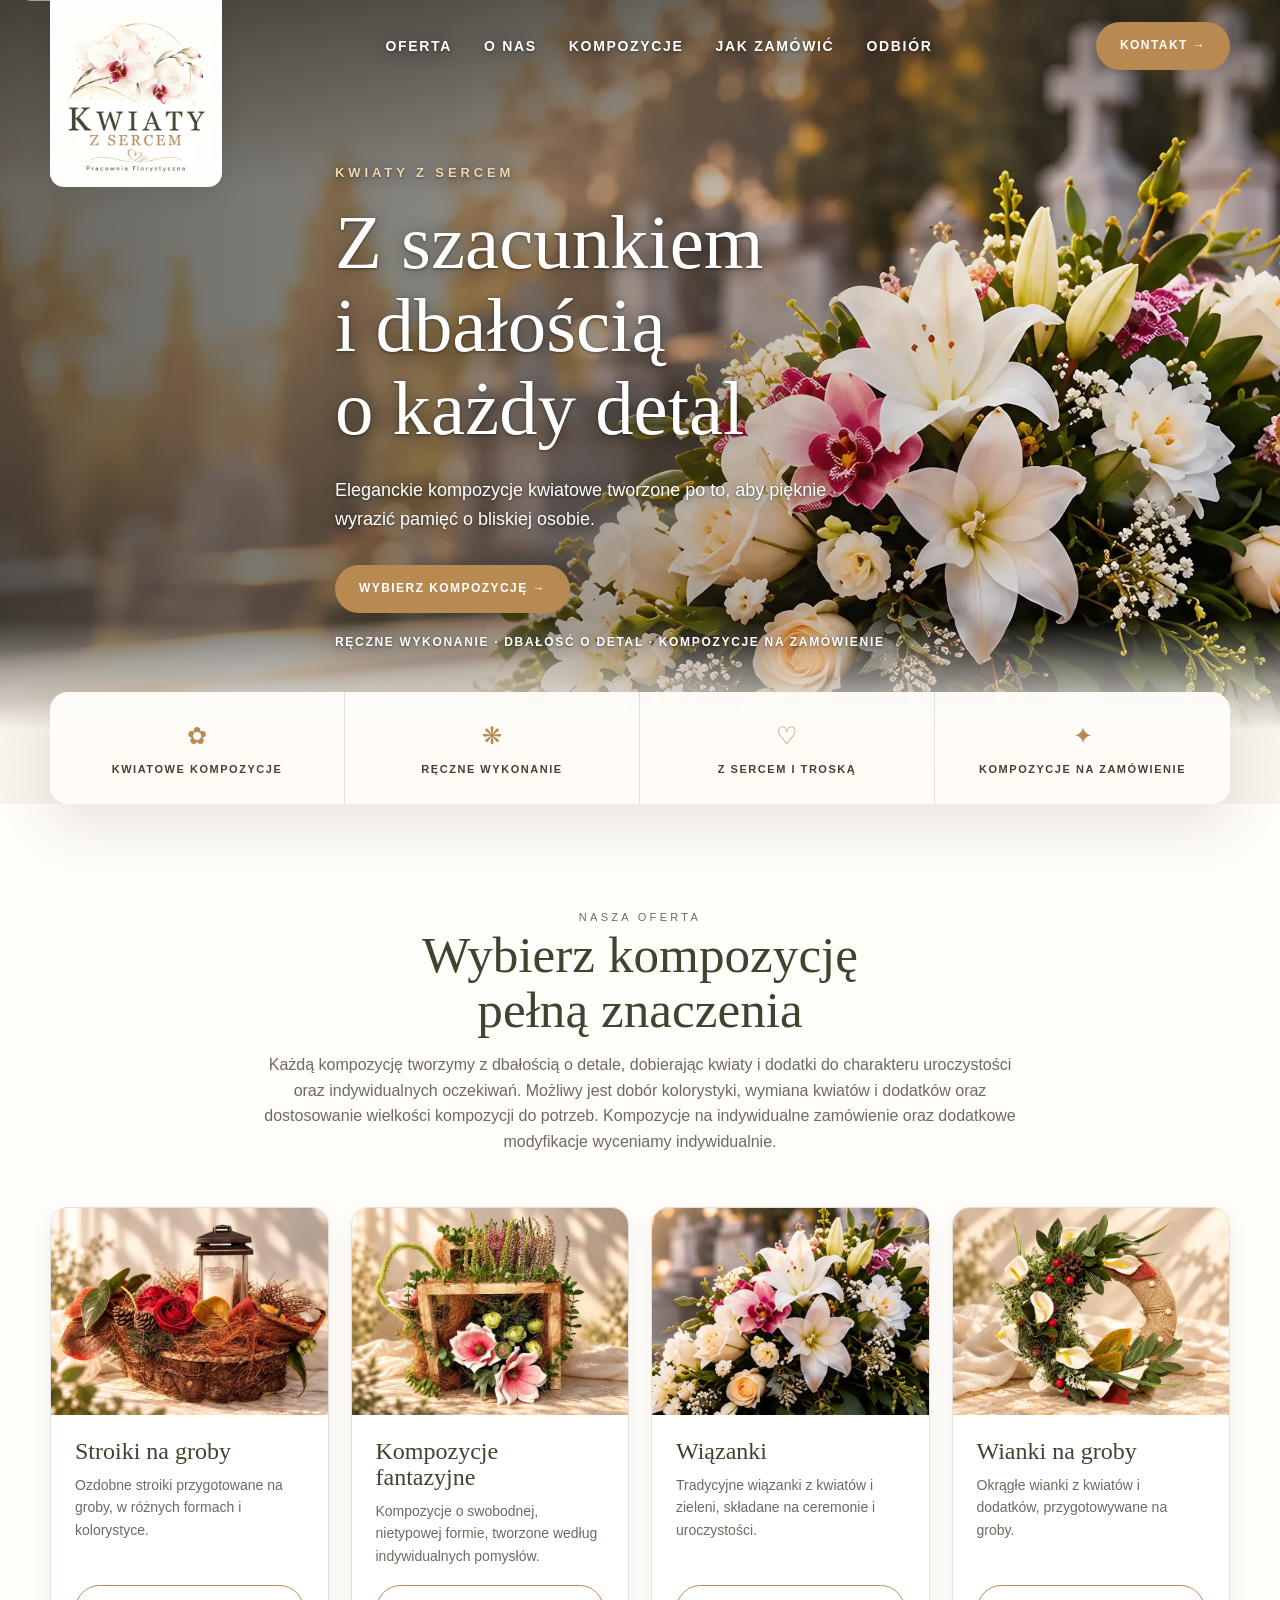
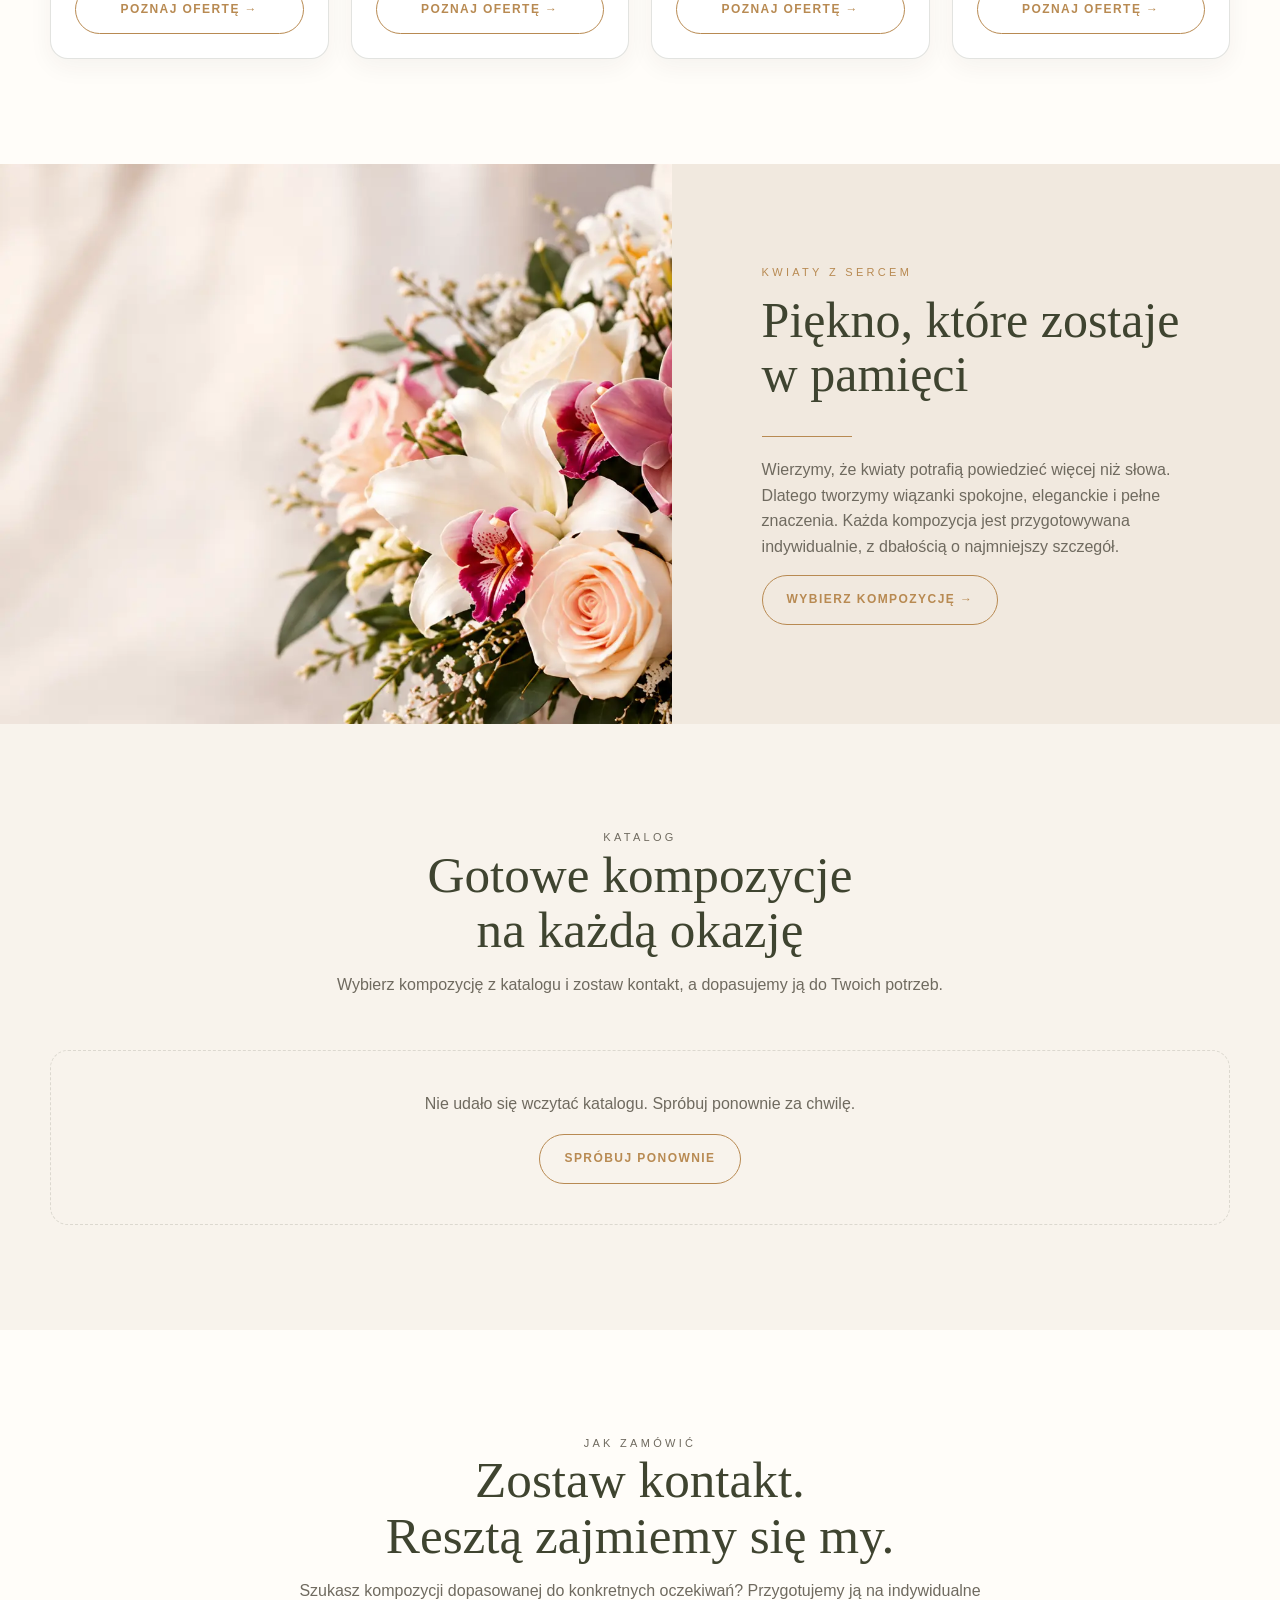
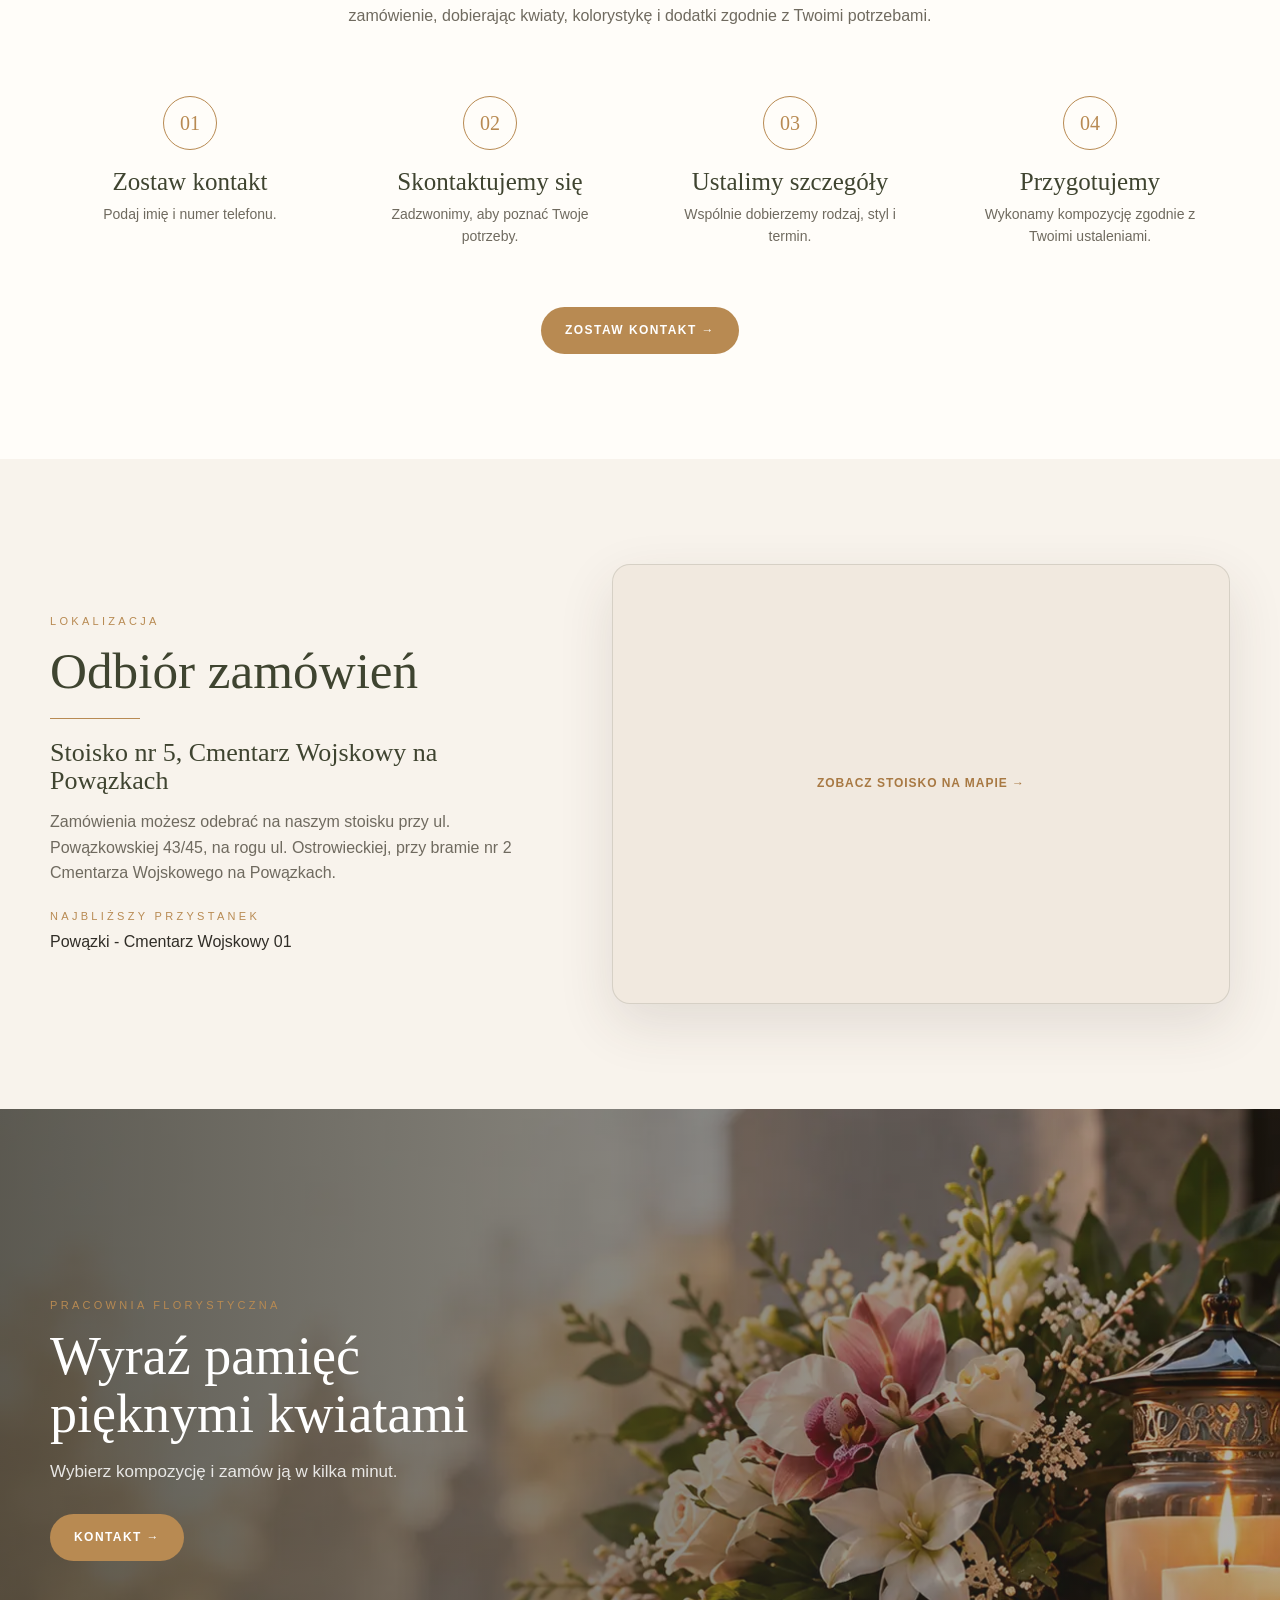
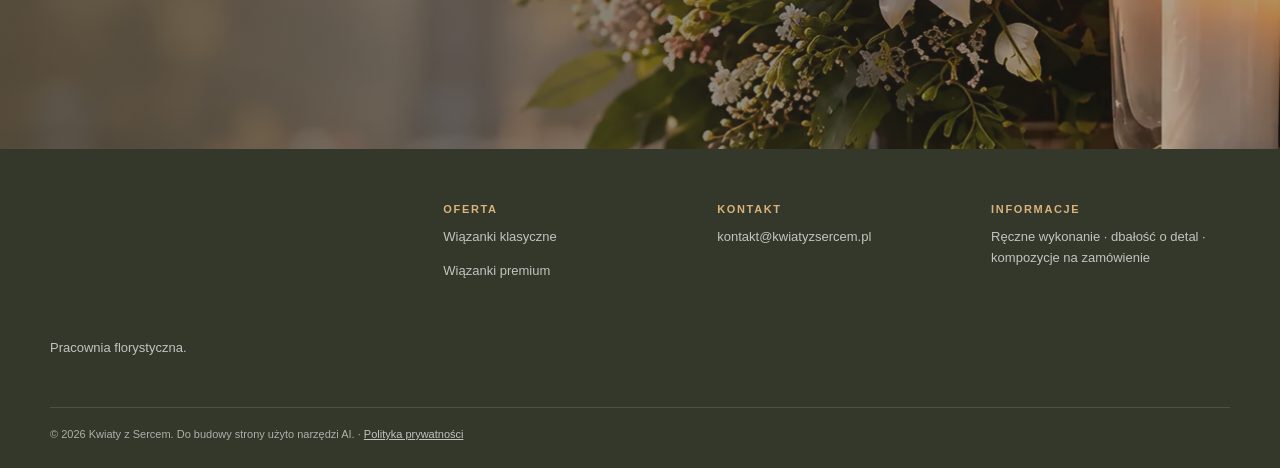
==== commit 8388c880: "Mapa Leaflet z pinezką w kolorze marki zamiast ramki OpenStreetMap - js/map.js: mapa Leaflet z kafel" ====
--- a/index.html
+++ b/index.html
@@ -3,7 +3,7 @@
 <head>
   <meta charset="UTF-8">
   <meta name="viewport" content="width=device-width, initial-scale=1.0">
-  <meta http-equiv="Content-Security-Policy" content="default-src 'self'; script-src 'self'; style-src 'self'; img-src 'self' https:; connect-src https://script.google.com https://script.googleusercontent.com; frame-src https://www.openstreetmap.org; base-uri 'self'; form-action 'none'; object-src 'none'">
+  <meta http-equiv="Content-Security-Policy" content="default-src 'self'; script-src 'self'; style-src 'self'; img-src 'self' https:; connect-src https://script.google.com https://script.googleusercontent.com; base-uri 'self'; form-action 'none'; object-src 'none'">
   <title>Kwiaty z Sercem | Pracownia Florystyczna</title>
   <meta name="description" content="Kwiaty z Sercem - pracownia florystyczna. Eleganckie kompozycje kwiatowe na zamówienie, przygotowywane z dbałością o każdy detal.">
   <meta name="theme-color" content="#f8f3ec">
@@ -25,6 +25,7 @@
   <script src="js/utils.js" defer></script>
   <script src="js/main.js" defer></script>
   <script src="js/catalog.js" defer></script>
+  <script src="js/map.js" defer></script>
 </head>
 <body>
   <a class="skip-link" href="#main">Przejdź do treści</a>
@@ -242,10 +243,12 @@
           </p>
         </div>
 
-        <div class="pickup__map">
-          <iframe title="Mapa: stoisko nr 5 przy bramie nr 2 Cmentarza Wojskowego na Powązkach"
-                  src="https://www.openstreetmap.org/export/embed.html?bbox=20.9540%2C52.2582%2C20.9604%2C52.2616&amp;layer=mapnik&amp;marker=52.25990%2C20.95720"
-                  loading="lazy" sandbox="allow-scripts allow-same-origin allow-popups allow-popups-to-escape-sandbox"></iframe>
+        <div class="pickup__map" data-map data-lat="52.25990" data-lng="20.95720" data-zoom="17"
+             data-label="Stoisko nr 5, brama nr 2 Cmentarza Wojskowego na Powązkach"
+             role="region" aria-label="Mapa: stoisko nr 5 przy bramie nr 2 Cmentarza Wojskowego na Powązkach">
+          <a class="pickup__map-fallback"
+             href="https://www.openstreetmap.org/?mlat=52.25990&amp;mlon=20.95720#map=18/52.25990/20.95720"
+             target="_blank" rel="noopener">Zobacz stoisko na mapie →</a>
         </div>
       </div>
     </section>
--- a/css/styles.css
+++ b/css/styles.css
@@ -47,6 +47,7 @@
   --color-paper-glass: rgba(255, 253, 249, 0.92);
   --color-error: #9b2c2c;
   --color-line: rgba(63, 68, 48, 0.15);
+  --color-map-land: #f2efe9;             /* kolor lądu na mapie OpenStreetMap (tło mapy pod kafelkami) */
   --color-success: #2e7d4f;
   --color-success-bg: #eef7f1;
   --color-success-text: #1f5a37;
@@ -925,7 +926,13 @@
   margin-bottom: 4px;
 }
 
+/* Kontener mapy Leaflet (js/map.js). isolation: panele Leaflet mają z-index do 800 i bez izolacji
+   nachodziłyby na przyklejony nagłówek strony. */
 .pickup__map {
+  position: relative;
+  z-index: 0;
+  isolation: isolate;
+  height: 440px;
   overflow: hidden;
   border: 1px solid var(--color-line);
   border-radius: var(--radius-card);
@@ -933,11 +940,56 @@
   box-shadow: var(--shadow-card);
 }
 
-.pickup__map iframe {
+/* Link widoczny tylko wtedy, gdy mapa się nie wczyta (brak JS lub biblioteki). */
+.pickup__map-fallback {
+  position: absolute;
+  inset: 0;
+  display: grid;
+  place-items: center;
+  color: var(--color-gold-dark);
+  font-weight: 700;
+  letter-spacing: 0.08em;
+  text-transform: uppercase;
+  font-size: 12px;
+}
+
+/* Tło w kolorze lądu z mapy OpenStreetMap: przy ułamkowej pozycji strony między kafelkami bywa widoczny
+   cienki prześwit i w tym kolorze zlewa się z mapą. */
+.pickup__map.leaflet-container {
+  background: var(--color-map-land);
+  font-family: var(--font-sans);
+}
+
+.pickup__map.leaflet-fade-anim .leaflet-tile {
+  will-change: auto;                     /* domyślna podpowiedź Leaflet nasila szwy w Chrome */
+}
+
+/* Kafelki OpenStreetMap lekko ocieplone, żeby mapa pasowała do kremowej palety strony. */
+.pickup__map .leaflet-tile-pane {
+  filter: sepia(0.18) saturate(0.9);
+}
+
+/* Pinezka w kolorze marki (bordo z ikony i logo). */
+.map-pin {
+  background: none;
+  border: 0;
+}
+
+.map-pin__svg {
   display: block;
-  width: 100%;
-  height: 440px;
-  border: 0;
+  width: 36px;
+  height: 46px;
+  filter: drop-shadow(0 3px 4px rgba(20, 18, 12, 0.35));
+}
+
+.map-pin__shape {
+  fill: var(--color-burgundy);
+  stroke: var(--color-white);
+  stroke-width: 2;
+}
+
+.map-pin__dot {
+  fill: var(--color-white);
 }
 
 /* 12. Galeria
@@ -1521,7 +1573,7 @@
 }
 
 @media (max-width: 520px) {
-  .pickup__map iframe {
+  .pickup__map {
     height: 320px;
   }
 
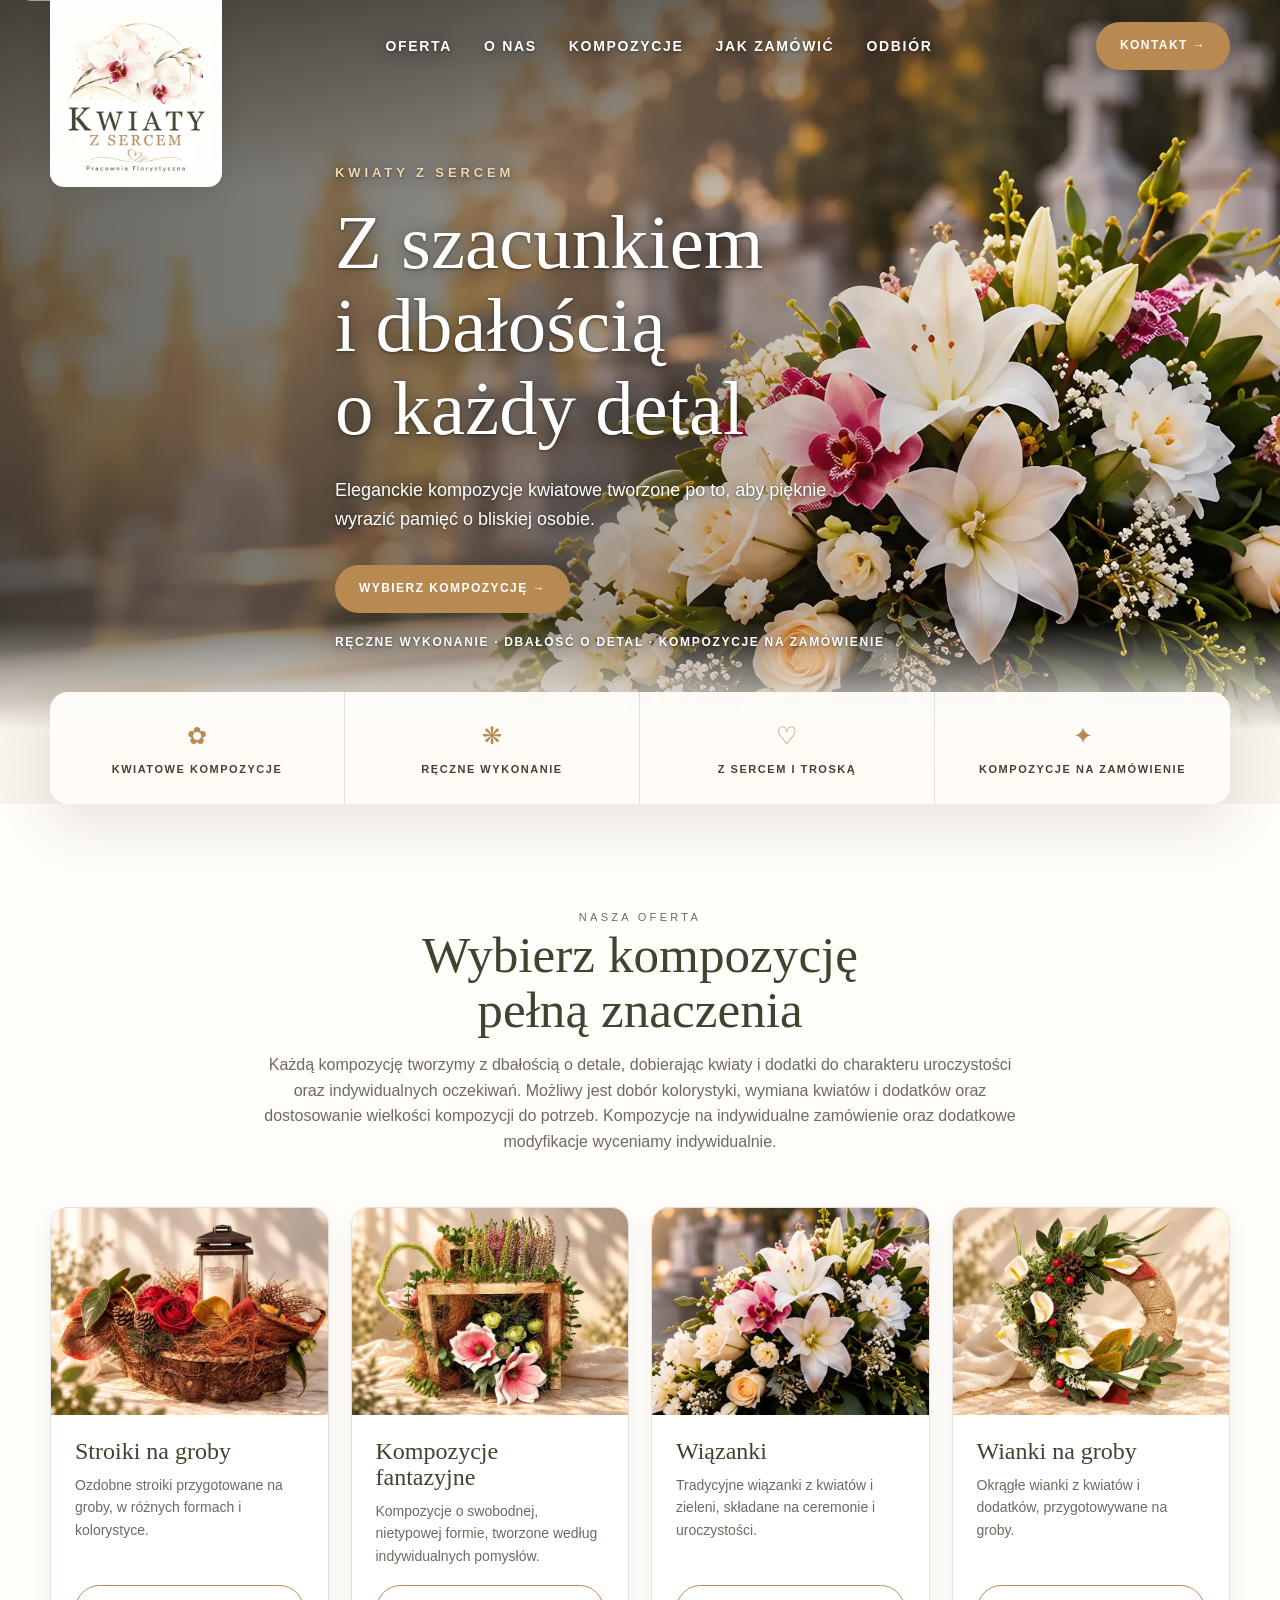
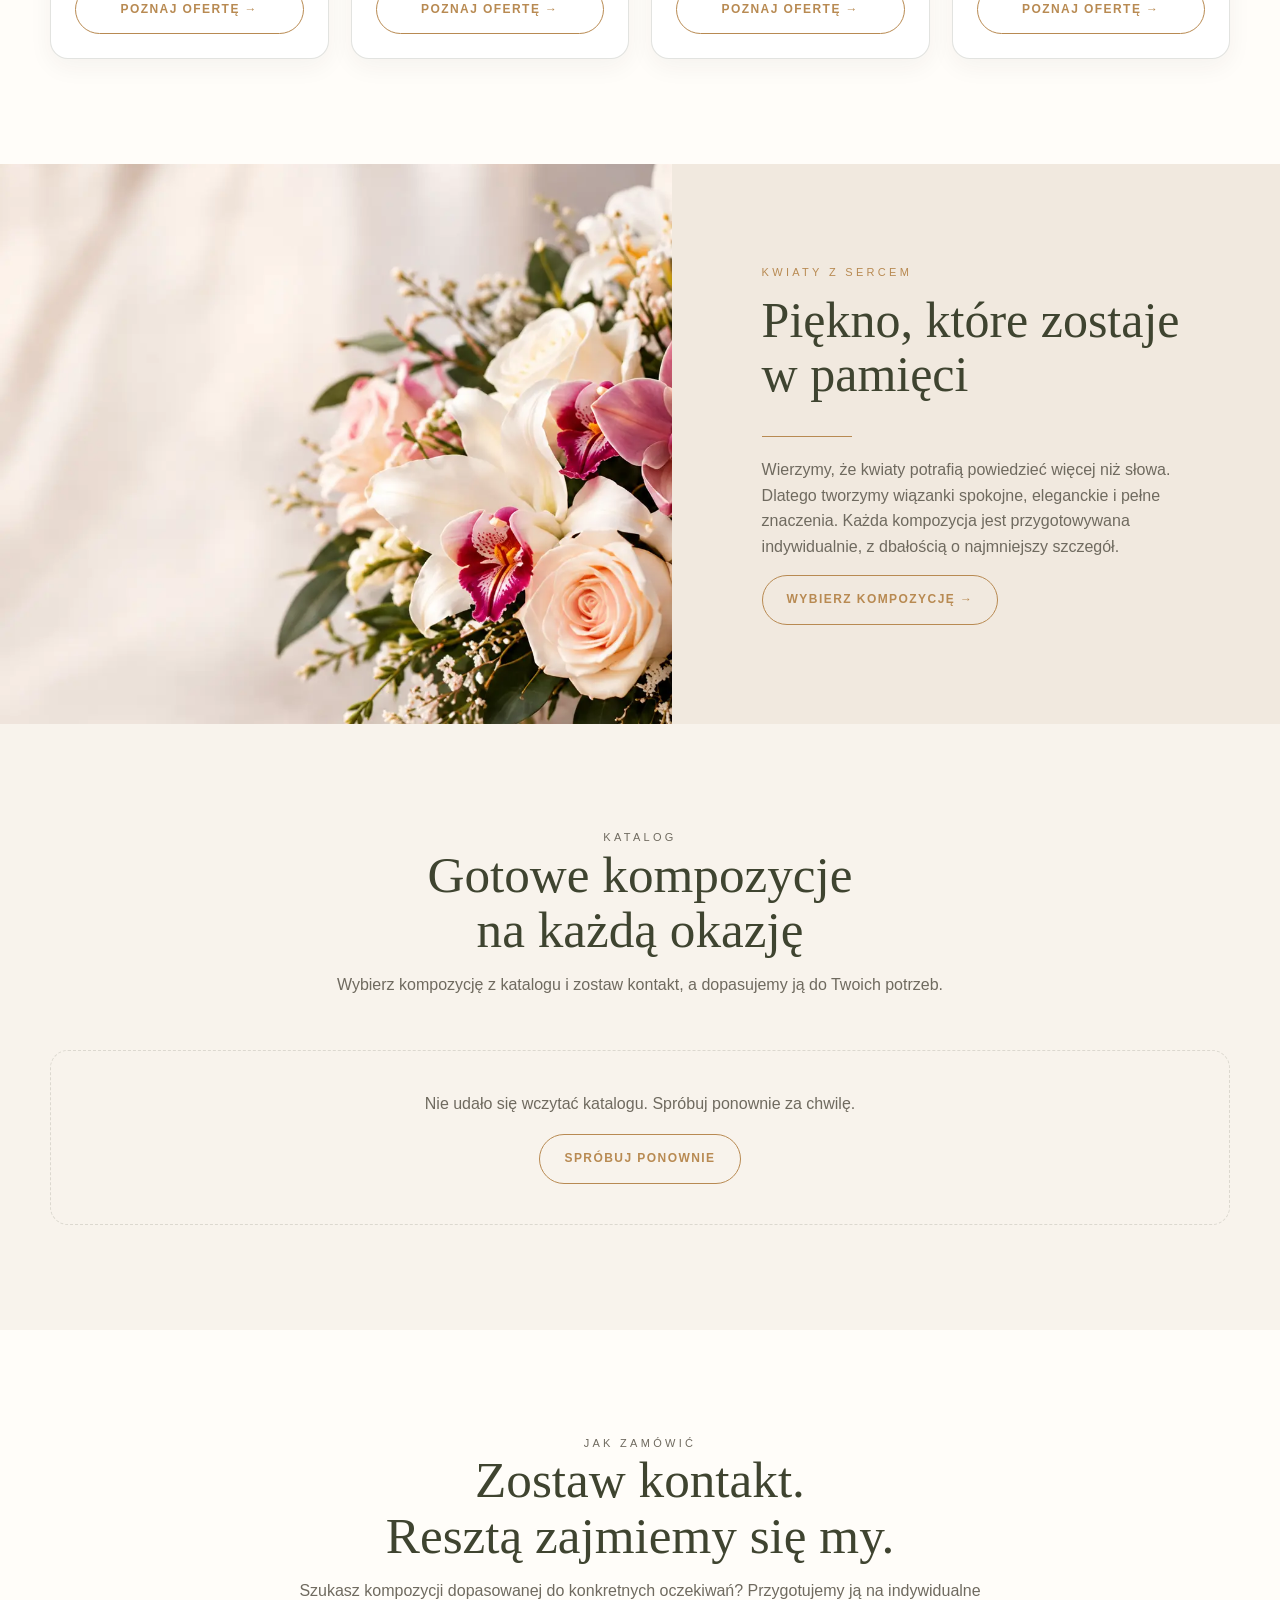
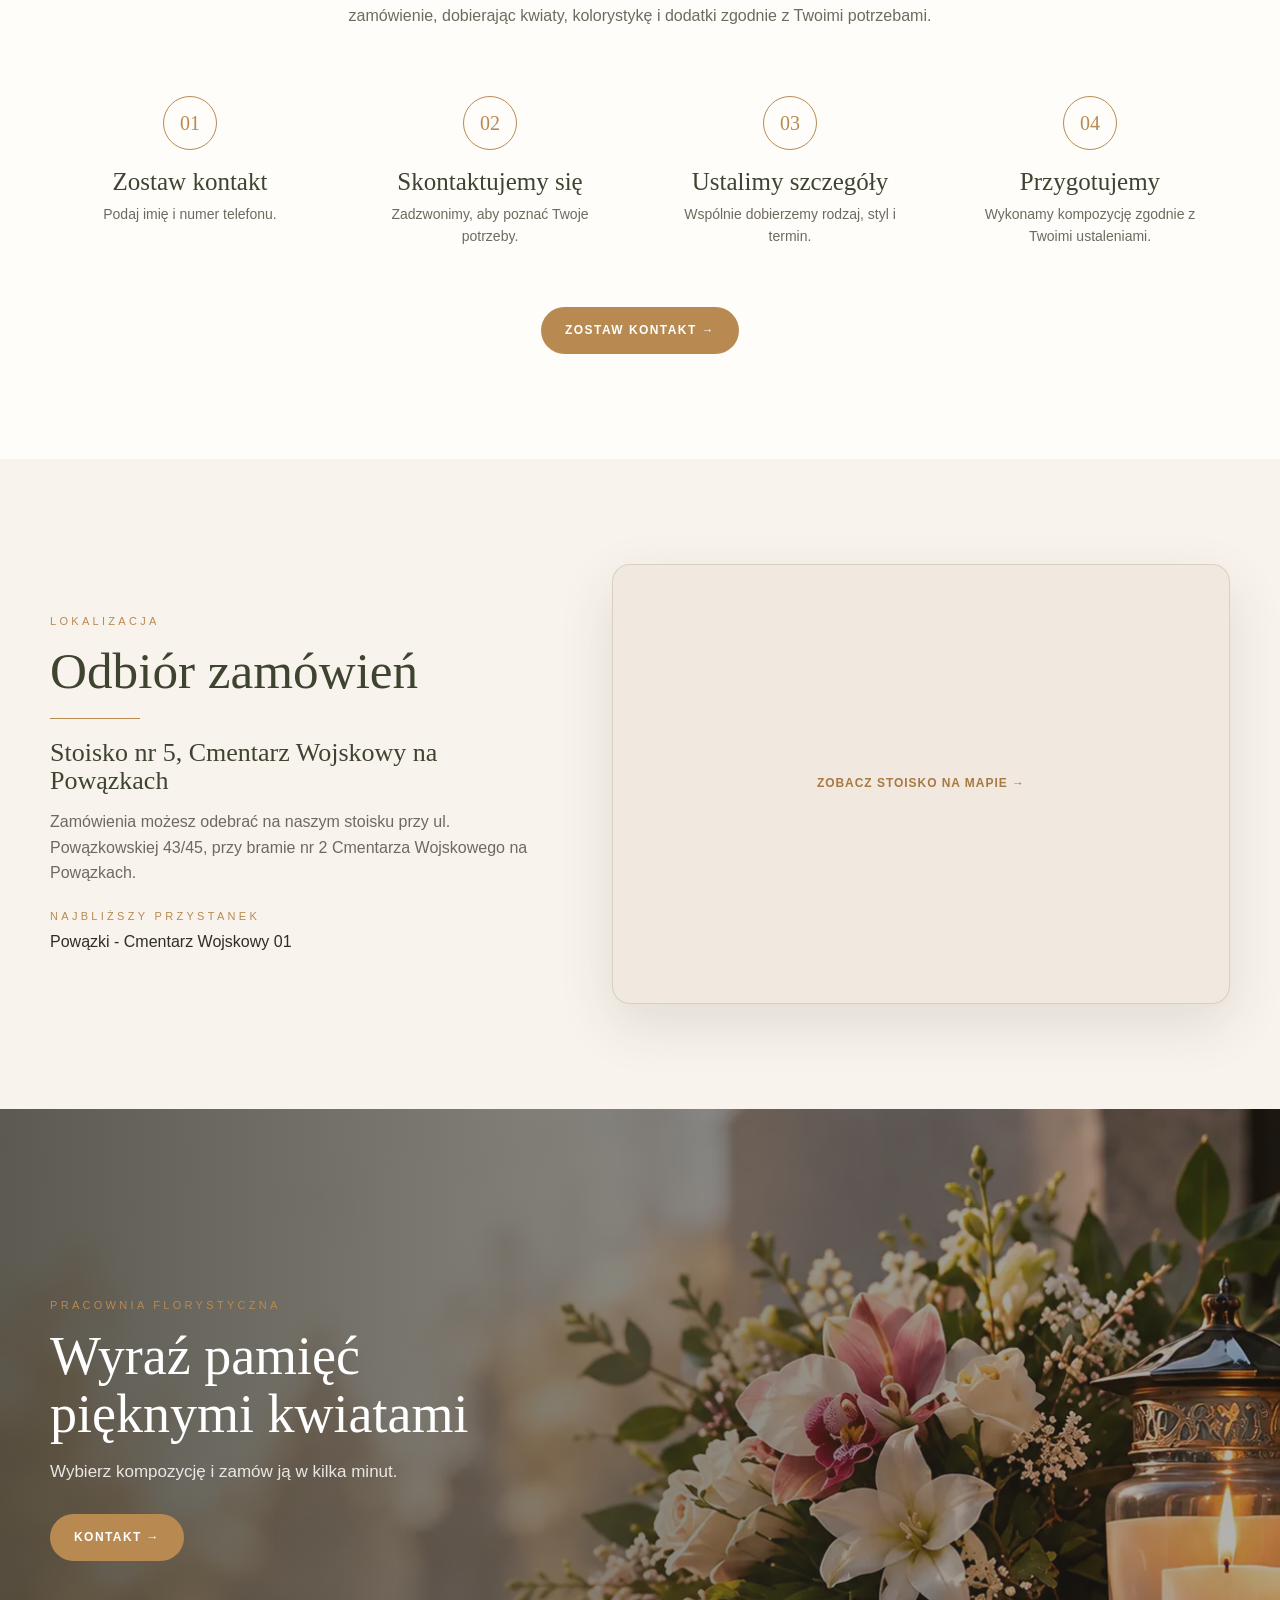
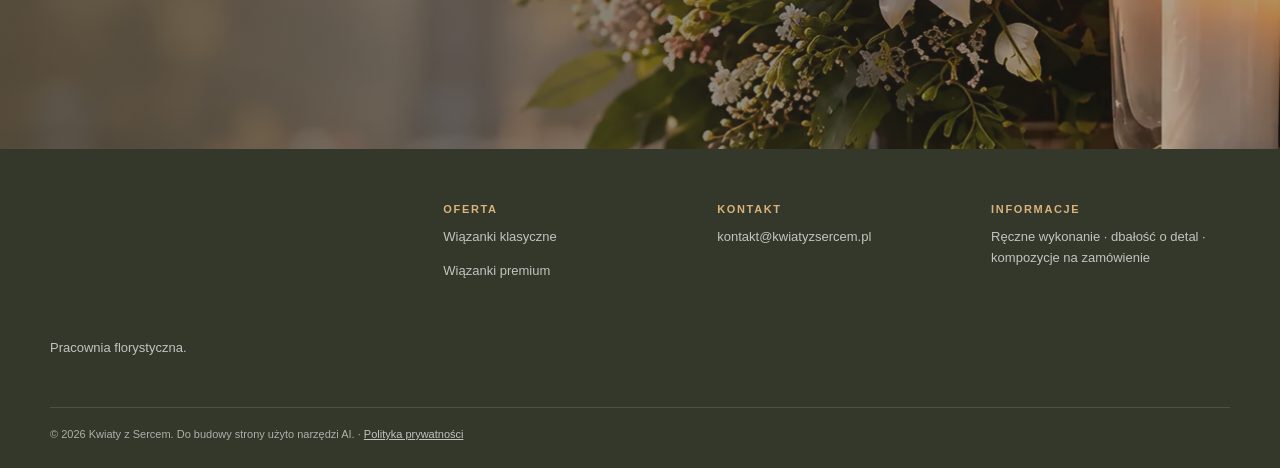
==== commit 462092e0: "Odbiór zamówień: usunięta wzmianka o ul. Ostrowieckiej Co-Authored-By: Claude Sonnet 5.5 <noreply@an" ====
--- a/index.html
+++ b/index.html
@@ -235,7 +235,7 @@
           <h3 class="pickup__stand">Stoisko nr 5, Cmentarz Wojskowy na Powązkach</h3>
           <p class="pickup__text">
             Zamówienia możesz odebrać na naszym stoisku przy ul. Powązkowskiej 43/45,
-            na rogu ul. Ostrowieckiej, przy bramie nr 2 Cmentarza Wojskowego na Powązkach.
+            przy bramie nr 2 Cmentarza Wojskowego na Powązkach.
           </p>
           <p class="pickup__stop">
             <span class="section-kicker pickup__label">Najbliższy przystanek</span>
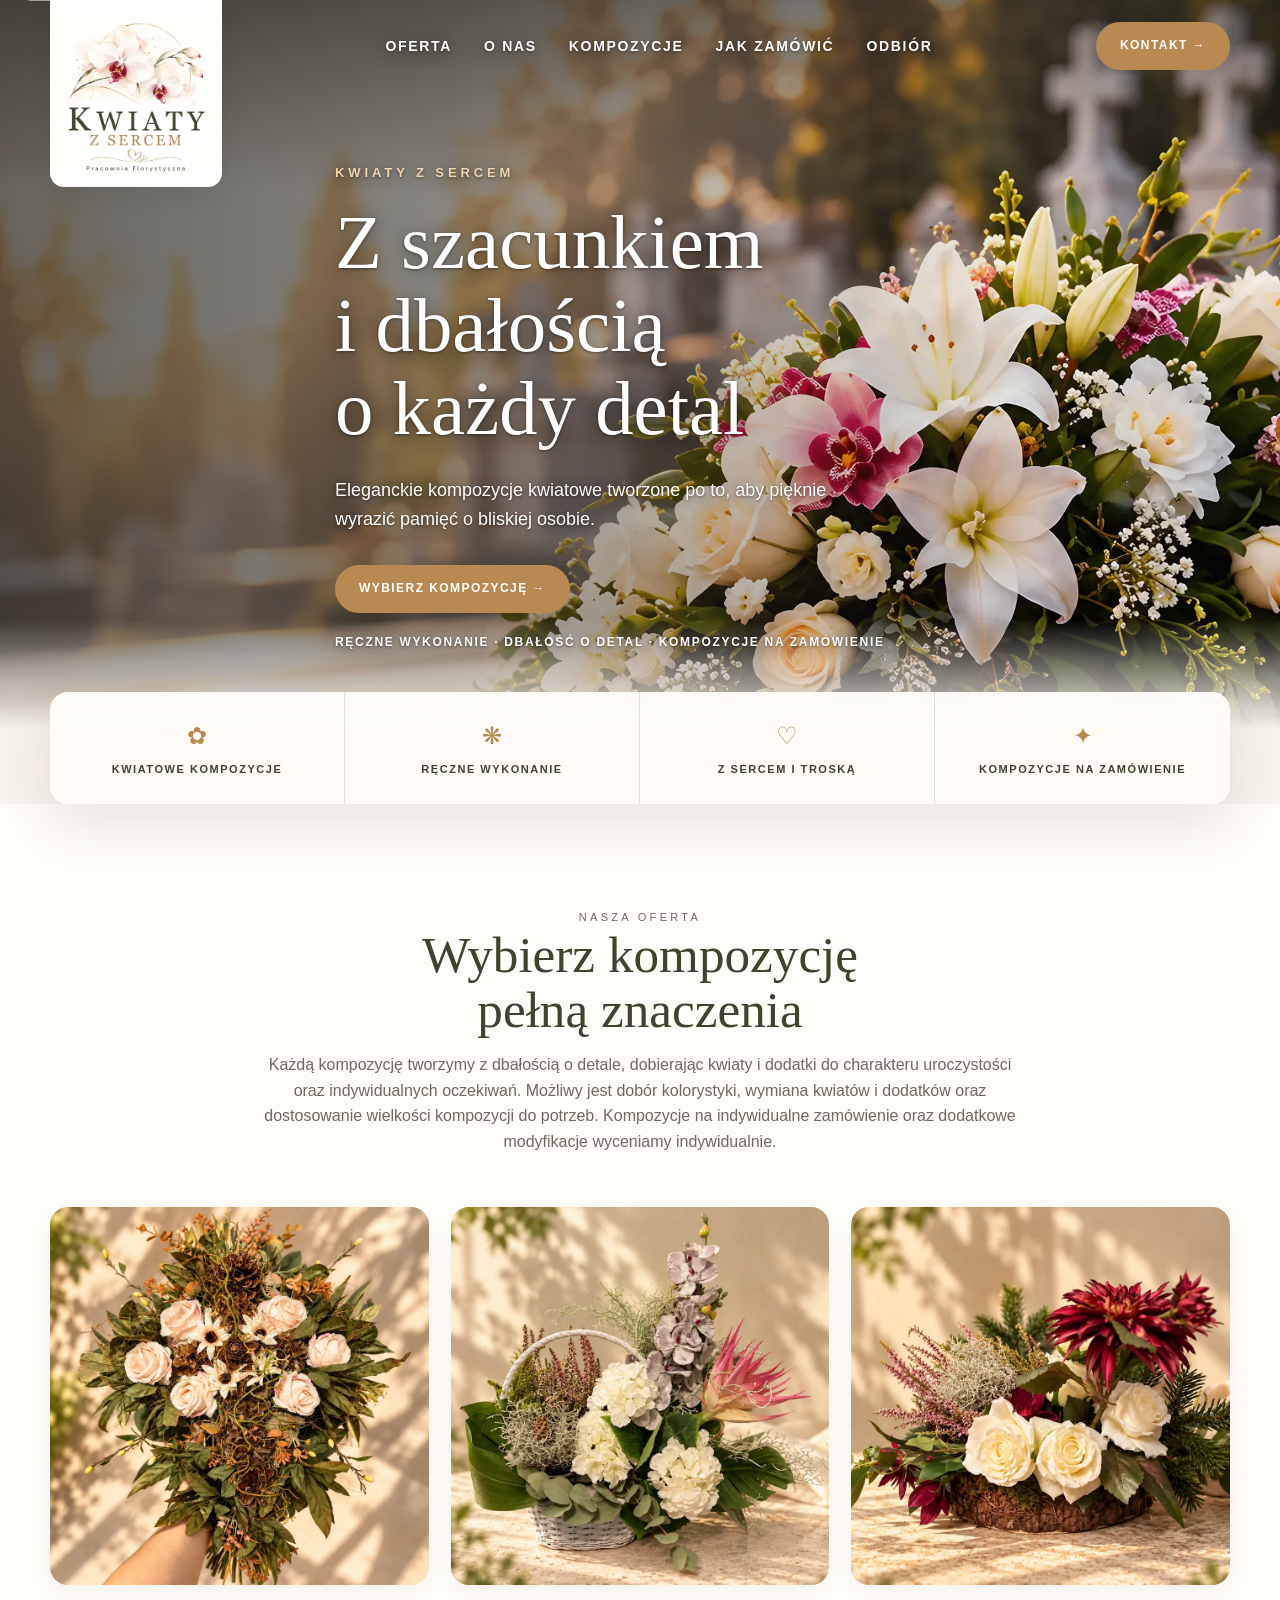
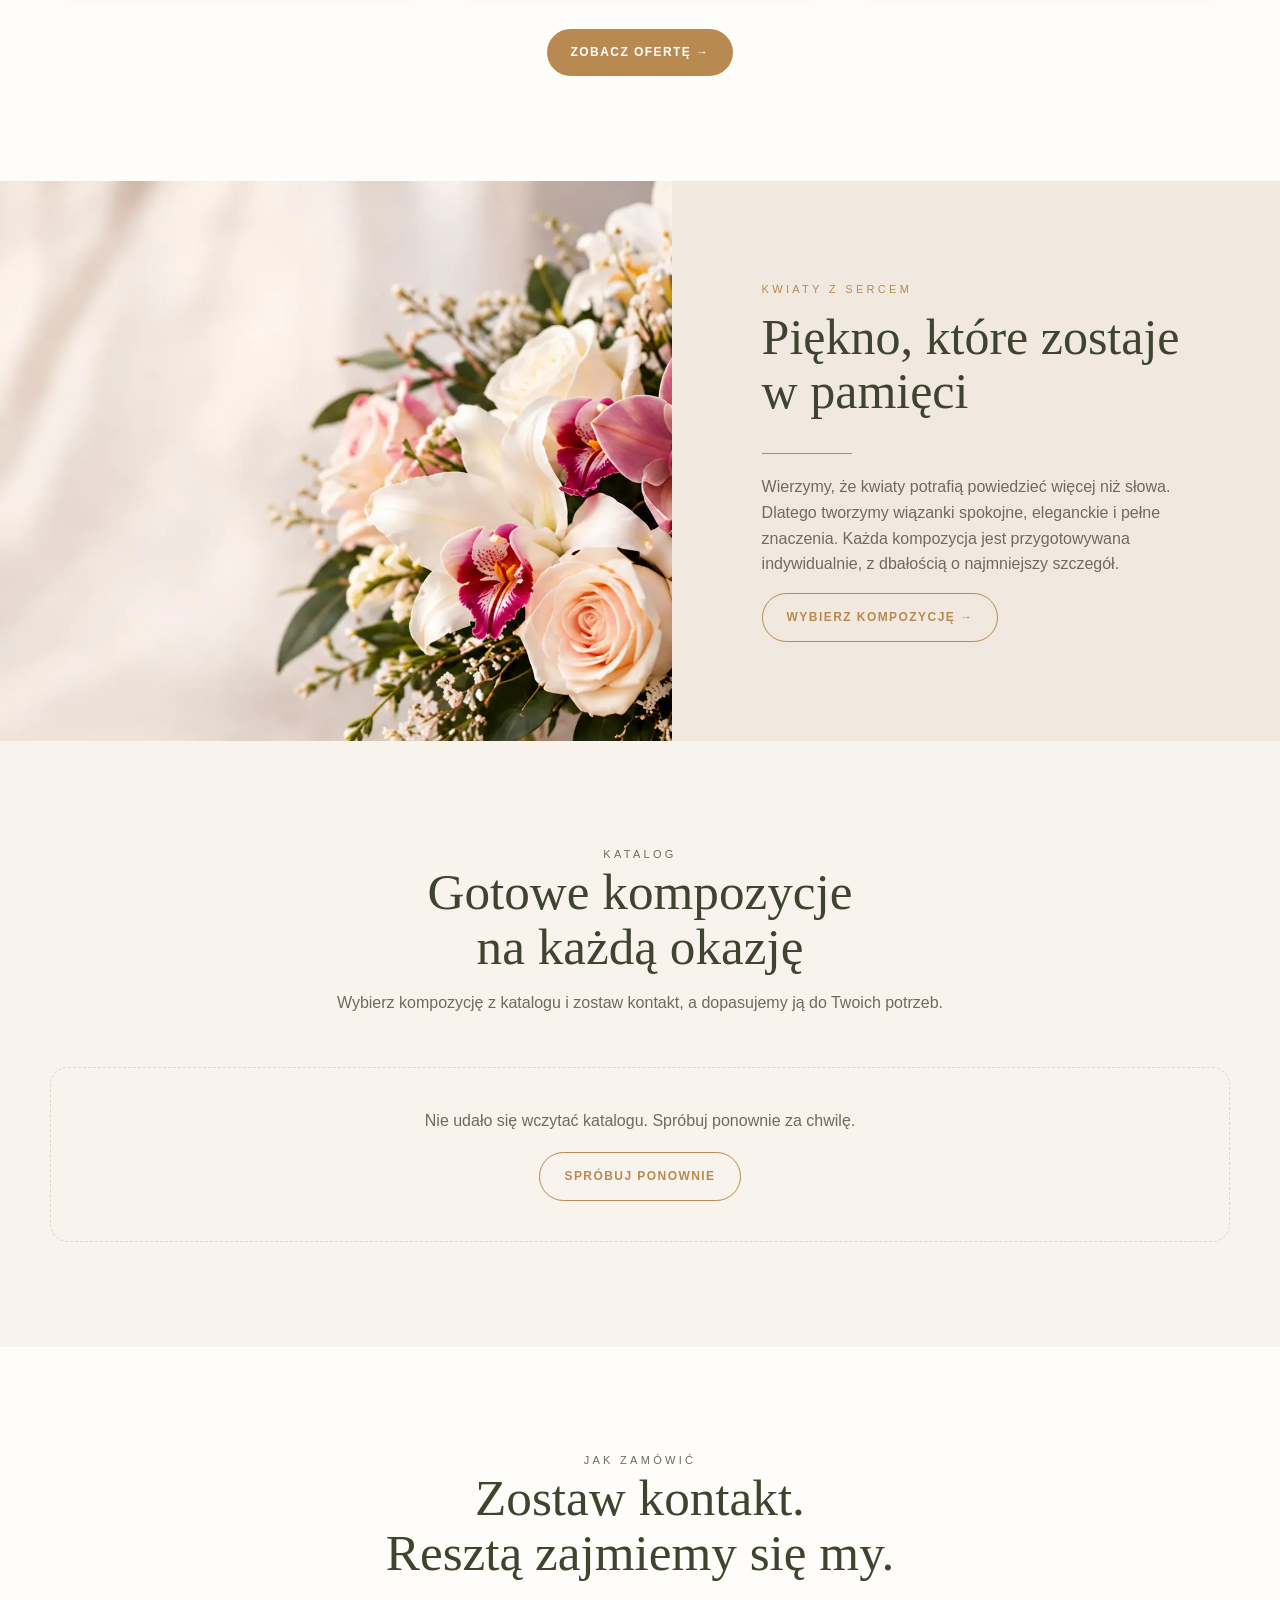
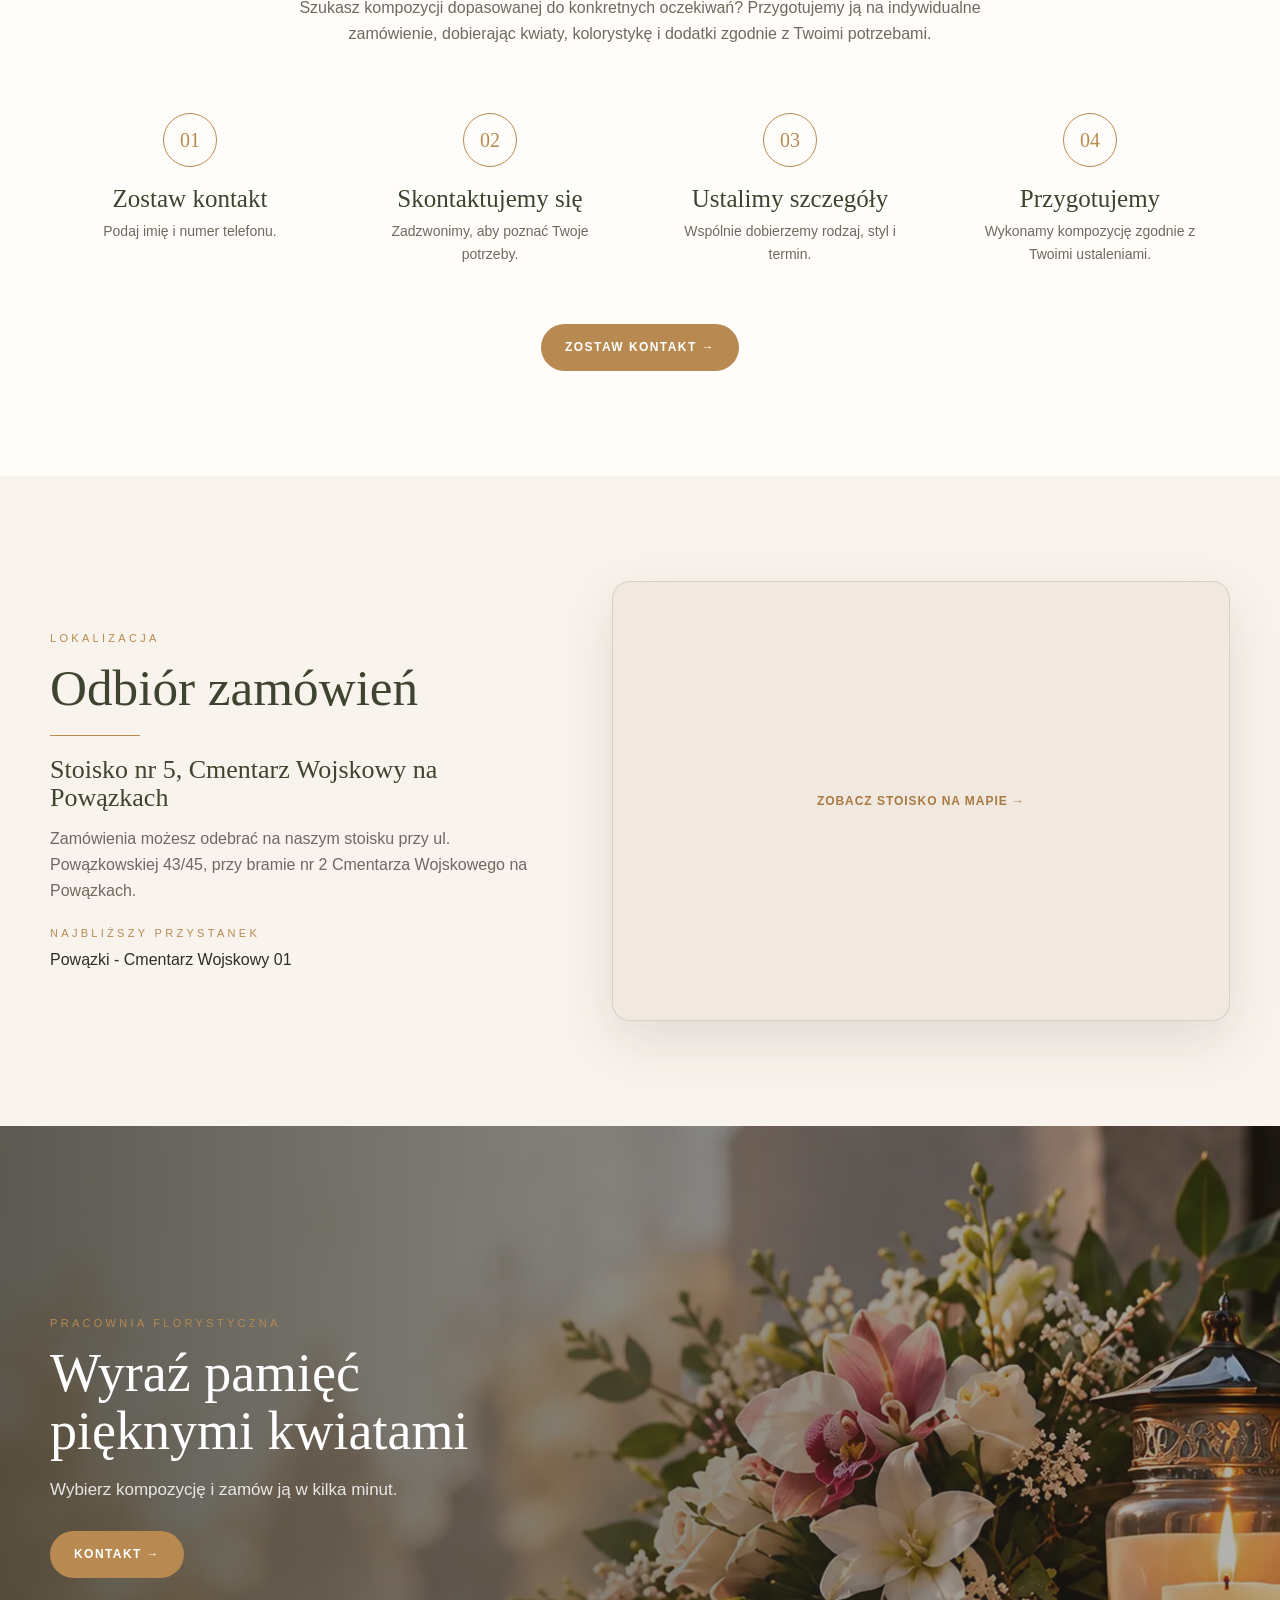
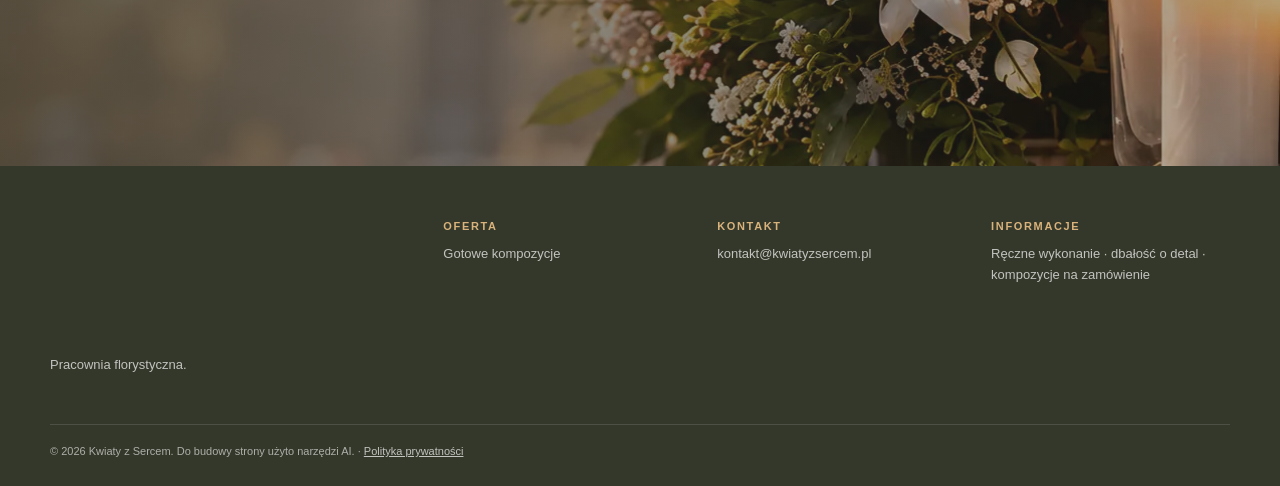
==== commit 770d090d: "Sekcja oferty bez kategorii, link do katalogu w stopce - sekcja „Nasza oferta": usunięte karty 4 kat" ====
--- a/index.html
+++ b/index.html
@@ -98,46 +98,17 @@
           <p>Każdą kompozycję tworzymy z dbałością o detale, dobierając kwiaty i dodatki do charakteru uroczystości oraz indywidualnych oczekiwań. Możliwy jest dobór kolorystyki, wymiana kwiatów i dodatków oraz dostosowanie wielkości kompozycji do potrzeb. Kompozycje na indywidualne zamówienie oraz dodatkowe modyfikacje wyceniamy indywidualnie.</p>
         </div>
 
-        <div class="offers__grid">
-          <article class="card">
-            <img class="card__image" src="assets/images/card-stroiki.webp"
-                 alt="Stroik z różami, szyszkami i lampionem w wiklinowym koszu" width="720" height="540" loading="lazy">
-            <div class="card__body">
-              <h3 class="card__title">Stroiki na groby</h3>
-              <p class="card__text">Ozdobne stroiki przygotowane na groby, w różnych formach i kolorystyce.</p>
-              <a class="btn btn--outline btn--block" href="#kompozycje" data-catalog-category="Stroiki na groby" aria-label="Poznaj ofertę: Stroiki na groby">Poznaj ofertę →</a>
-            </div>
-          </article>
-
-          <article class="card">
-            <img class="card__image" src="assets/images/card-fantazyjne.webp"
-                 alt="Kompozycja z wrzosem i różowymi kwiatami w drewnianej skrzynce" width="720" height="540" loading="lazy">
-            <div class="card__body">
-              <h3 class="card__title">Kompozycje fantazyjne</h3>
-              <p class="card__text">Kompozycje o swobodnej, nietypowej formie, tworzone według indywidualnych pomysłów.</p>
-              <a class="btn btn--outline btn--block" href="#kompozycje" data-catalog-category="Kompozycje fantazyjne" aria-label="Poznaj ofertę: Kompozycje fantazyjne">Poznaj ofertę →</a>
-            </div>
-          </article>
-
-          <article class="card">
-            <img class="card__image" src="assets/images/card-wiazanki.webp"
-                 alt="Elegancka wiązanka z lilii, róż i gipsówki" width="720" height="540" loading="lazy">
-            <div class="card__body">
-              <h3 class="card__title">Wiązanki</h3>
-              <p class="card__text">Tradycyjne wiązanki z kwiatów i zieleni, składane na ceremonie i uroczystości.</p>
-              <a class="btn btn--outline btn--block" href="#kompozycje" data-catalog-category="Wiązanki" aria-label="Poznaj ofertę: Wiązanki">Poznaj ofertę →</a>
-            </div>
-          </article>
-
-          <article class="card">
-            <img class="card__image" src="assets/images/card-wianki.webp"
-                 alt="Okrągła kompozycja z róż i zieleni w koszu" width="720" height="540" loading="lazy">
-            <div class="card__body">
-              <h3 class="card__title">Wianki na groby</h3>
-              <p class="card__text">Okrągłe wianki z kwiatów i dodatków, przygotowywane na groby.</p>
-              <a class="btn btn--outline btn--block" href="#kompozycje" data-catalog-category="Wianki na groby" aria-label="Poznaj ofertę: Wianki na groby">Poznaj ofertę →</a>
-            </div>
-          </article>
+        <div class="offers__showcase">
+          <img src="assets/images/katalog/11.webp" alt="Bukiet z brzoskwiniowych róż, szyszek i jesiennej zieleni"
+               width="900" height="900" loading="lazy">
+          <img src="assets/images/katalog/15.webp" alt="Biały koszyk z hortensjami, orchideą i zielenią"
+               width="900" height="900" loading="lazy">
+          <img src="assets/images/katalog/19.webp" alt="Kremowe róże i bordowy kwiat w koszu z kory"
+               width="900" height="900" loading="lazy">
+        </div>
+
+        <div class="section__cta">
+          <a class="btn btn--gold" href="#kompozycje">Zobacz ofertę →</a>
         </div>
       </div>
     </section>
@@ -341,8 +312,7 @@
         </div>
         <div>
           <h3 class="footer__title">Oferta</h3>
-          <p><a href="#oferta">Wiązanki klasyczne</a></p>
-          <p><a href="#oferta">Wiązanki premium</a></p>
+          <p><a href="#kompozycje">Gotowe kompozycje</a></p>
         </div>
         <div>
           <h3 class="footer__title">Kontakt</h3>
--- a/css/styles.css
+++ b/css/styles.css
@@ -437,10 +437,19 @@
   background: var(--color-paper);
 }
 
-.offers__grid {
+.offers__showcase {
   display: grid;
-  grid-template-columns: repeat(4, 1fr);
-  gap: 22px;
+  grid-template-columns: repeat(3, 1fr);
+  gap: var(--catalog-gap);
+}
+
+.offers__showcase img {
+  width: 100%;
+  height: auto;                          /* atrybut height na <img> ignorowałby aspect-ratio */
+  aspect-ratio: 1 / 1;
+  object-fit: cover;
+  border-radius: var(--radius-card);
+  box-shadow: var(--shadow-soft);
 }
 
 .card {
@@ -459,36 +468,12 @@
   transform: translateY(-5px);
 }
 
-.card__image {
-  width: 100%;
-  height: auto;                          /* atrybut height na <img> ignorowałby aspect-ratio */
-  aspect-ratio: 4 / 3;
-  object-fit: cover;
-}
-
-/* Treść karty rozciąga się, więc przyciski w sąsiednich kartach są na jednej linii (oferta i katalog). */
-.card__body,
+/* Treść karty katalogu rozciąga się, więc przyciski w sąsiednich kartach są na jednej linii. */
 .product__body {
   display: flex;
   flex: 1;
   flex-direction: column;
   padding: 24px;
-}
-
-.card__title {
-  margin: 0 0 9px;
-  color: var(--color-olive);
-  font-size: 24px;
-}
-
-.card__text {
-  margin: 0 0 18px;
-  color: var(--color-muted);
-  font-size: 14px;
-}
-
-.card__body .btn {
-  margin-top: auto;
 }
 
 .card__link {
@@ -1461,10 +1446,6 @@
 }
 
 @media (max-width: 1000px) {
-  .offers__grid {
-    grid-template-columns: repeat(2, 1fr);
-  }
-
   .catalog__grid > .product {
     flex-basis: calc((100% - var(--catalog-gap)) / 2);
   }
@@ -1559,8 +1540,12 @@
 }
 
 @media (max-width: 640px) {
-  .offers__grid {
-    grid-template-columns: 1fr;
+  .offers__showcase {
+    gap: 10px;
+  }
+
+  .offers__showcase img {
+    border-radius: 12px;
   }
 
   .catalog__grid > .product {
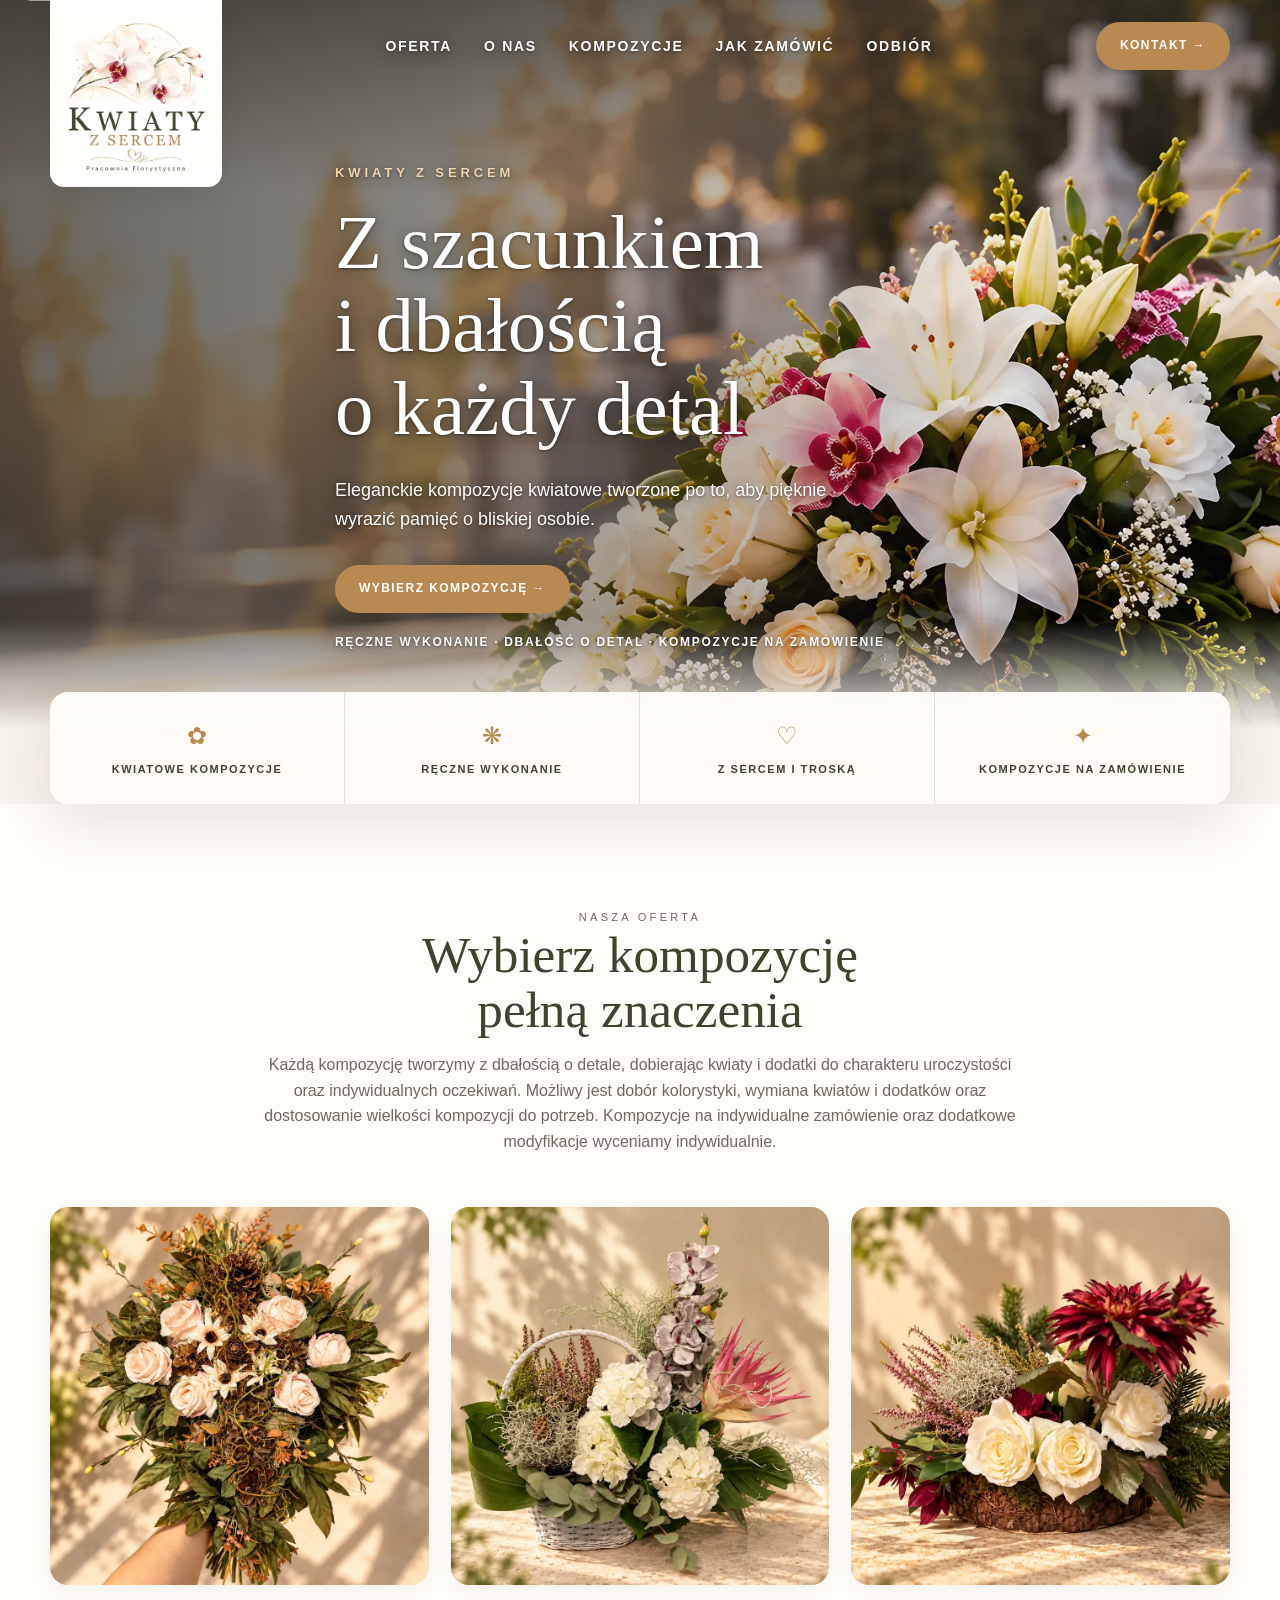
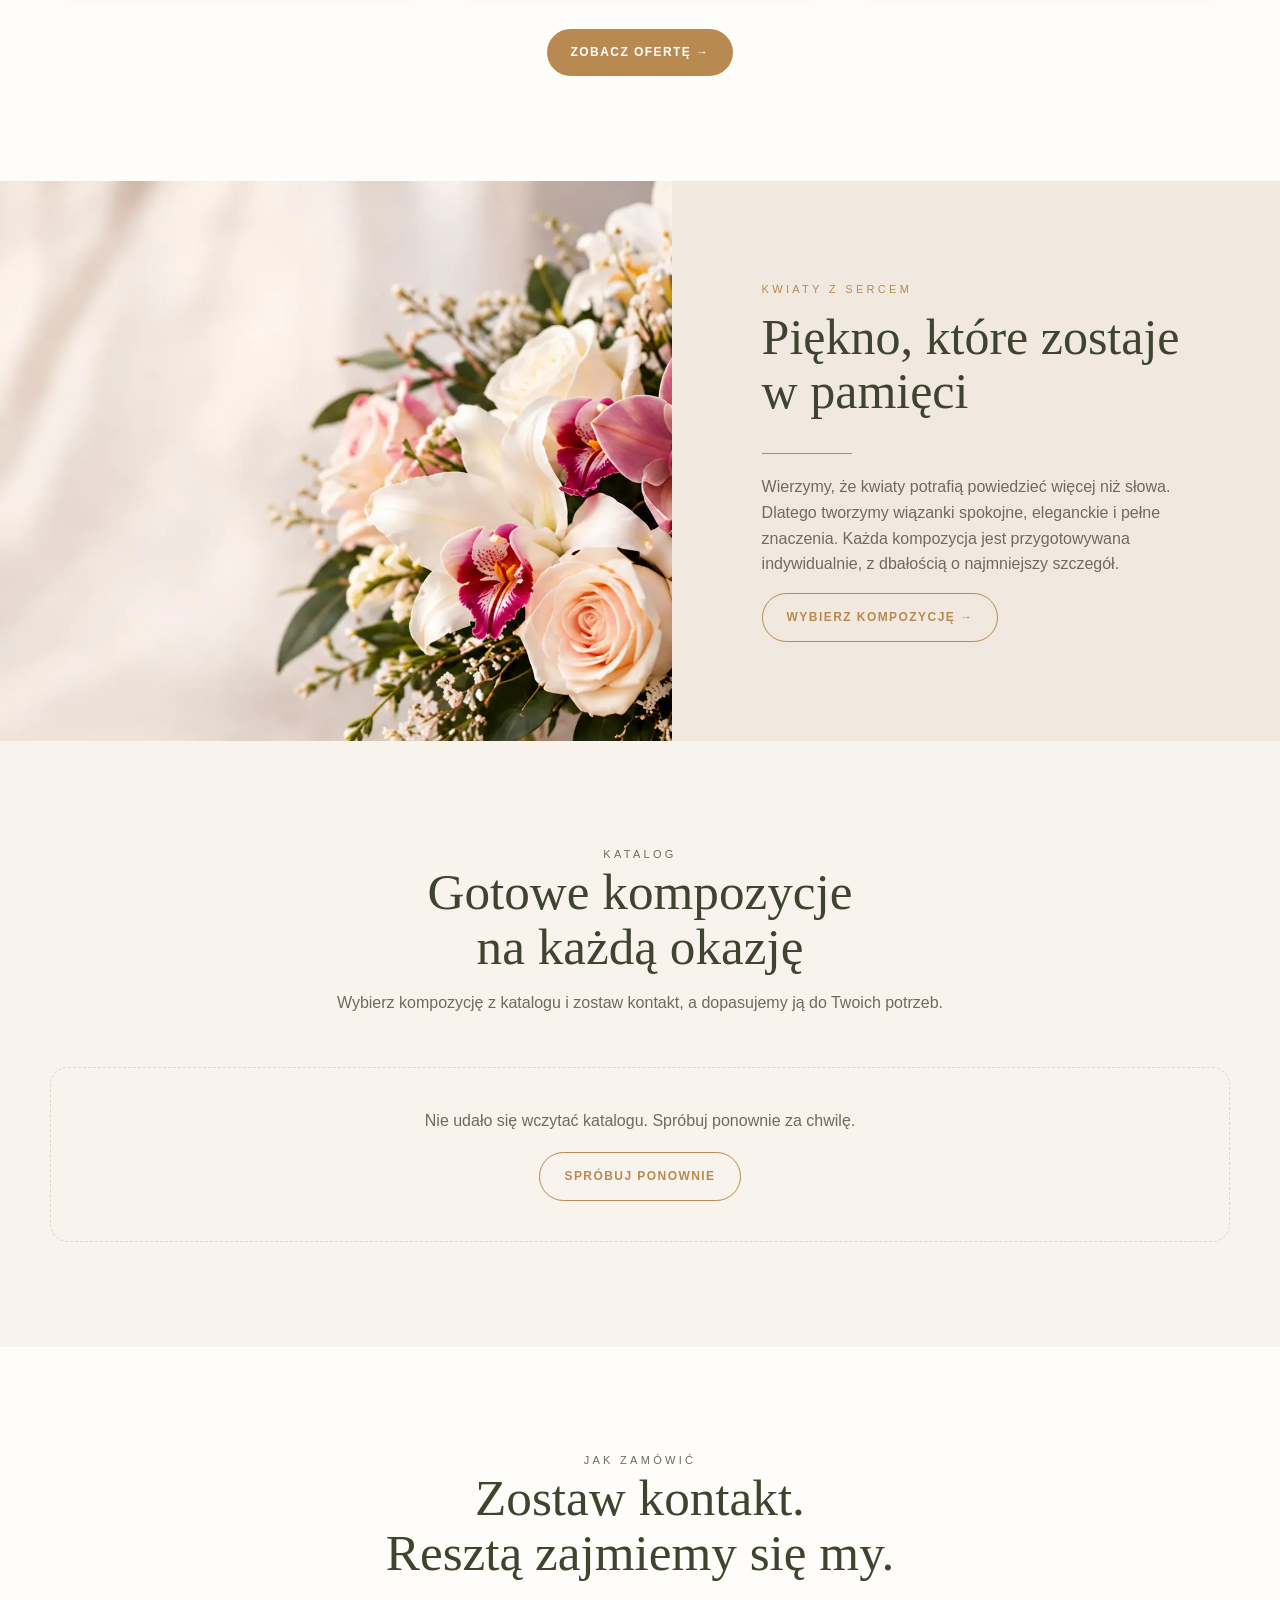
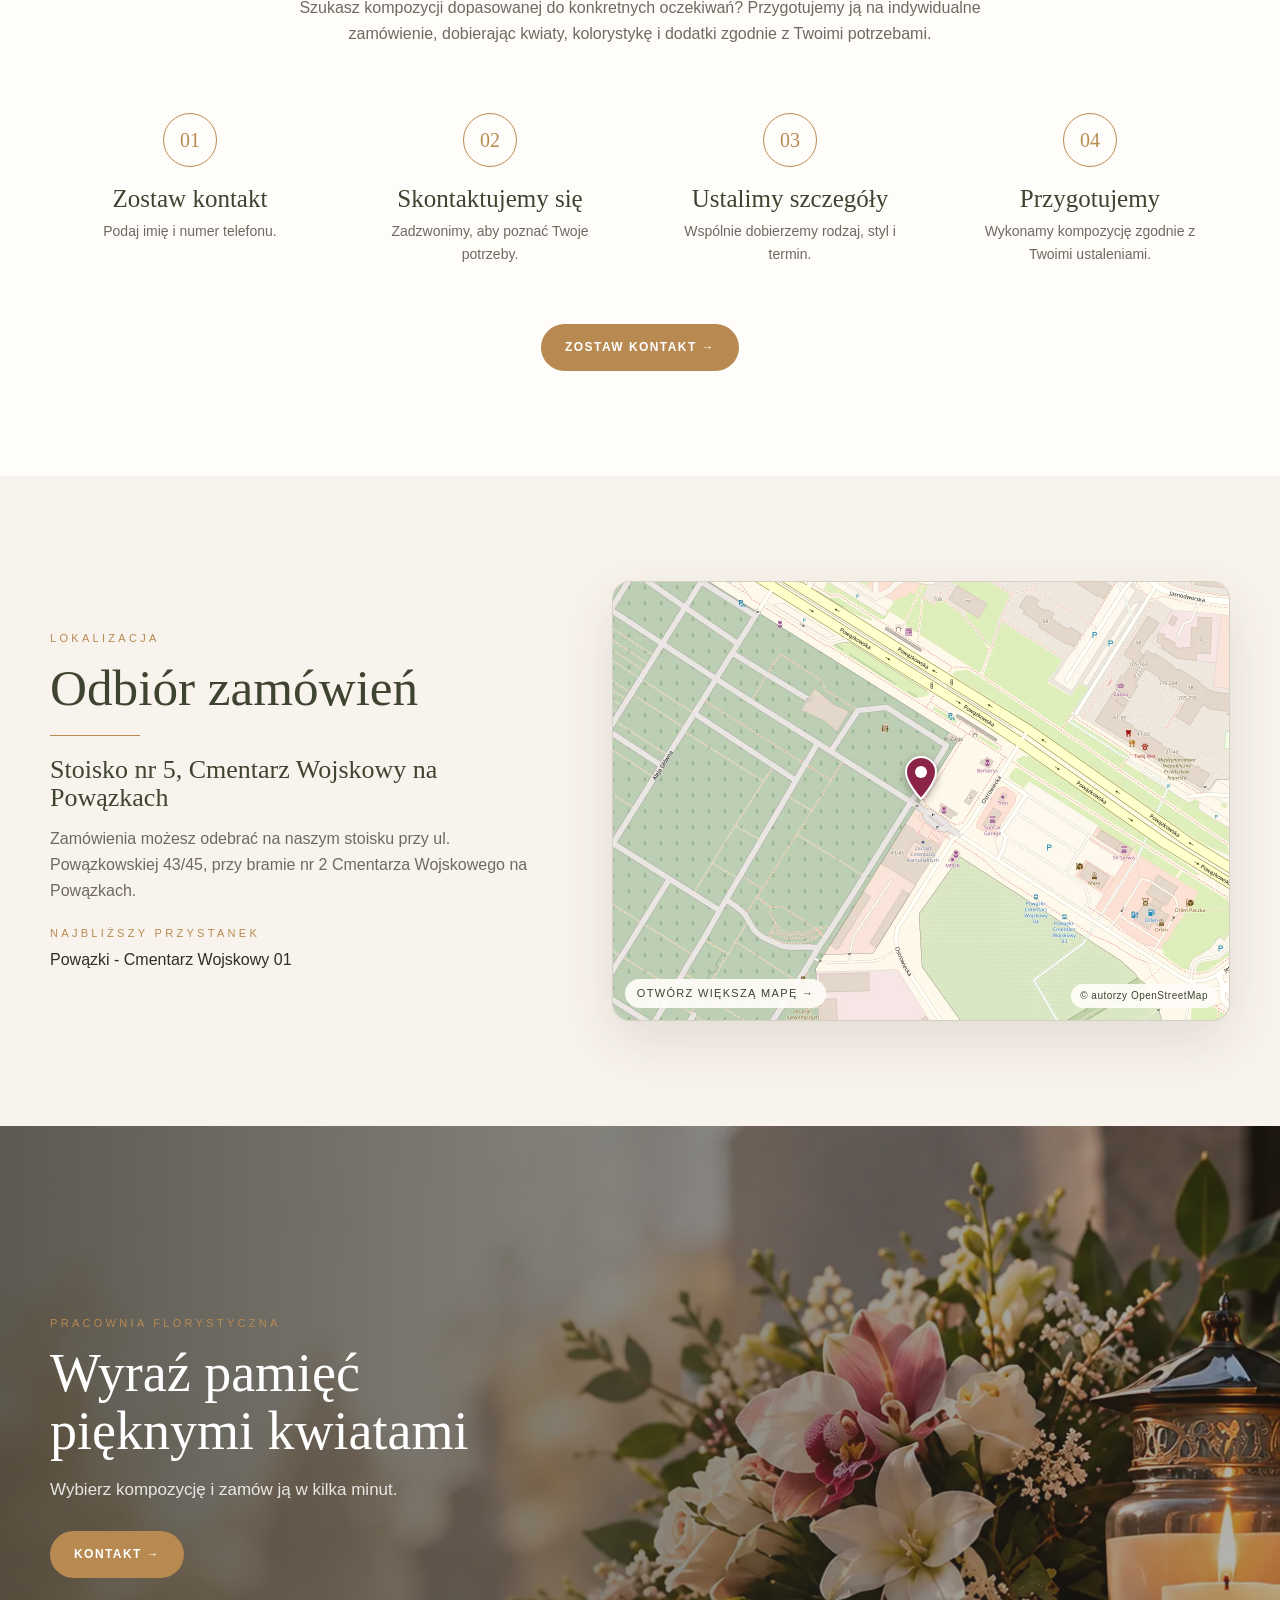
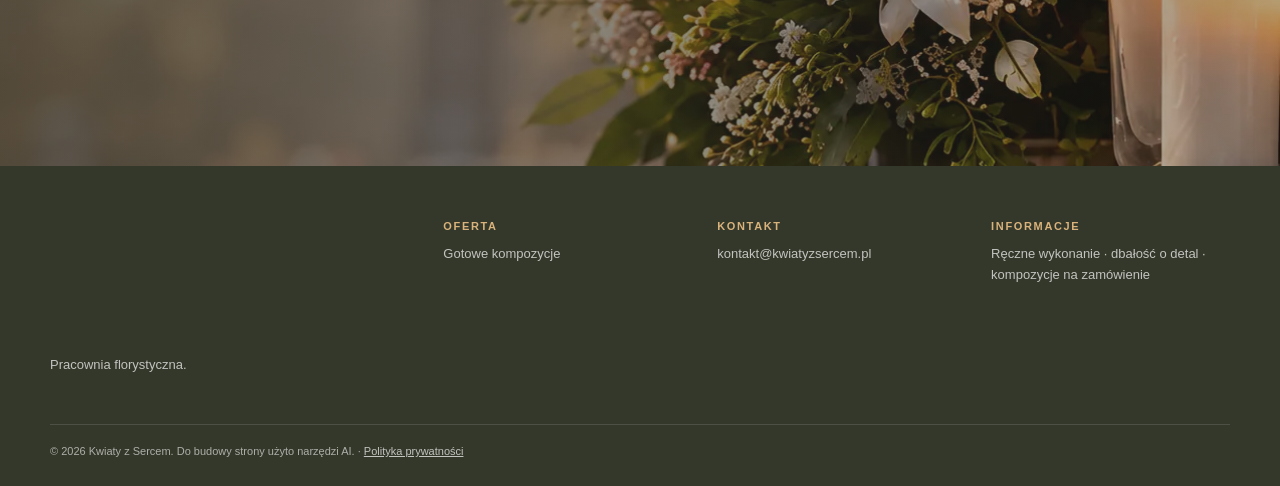
==== commit 8653baa2: "Mapa odbioru jako statyczny obraz zamiast Leaflet (blokada kafelków OSM) - kafelki z serwerów OpenSt" ====
--- a/index.html
+++ b/index.html
@@ -25,7 +25,6 @@
   <script src="js/utils.js" defer></script>
   <script src="js/main.js" defer></script>
   <script src="js/catalog.js" defer></script>
-  <script src="js/map.js" defer></script>
 </head>
 <body>
   <a class="skip-link" href="#main">Przejdź do treści</a>
@@ -214,12 +213,18 @@
           </p>
         </div>
 
-        <div class="pickup__map" data-map data-lat="52.25990" data-lng="20.95720" data-zoom="17"
-             data-label="Stoisko nr 5, brama nr 2 Cmentarza Wojskowego na Powązkach"
-             role="region" aria-label="Mapa: stoisko nr 5 przy bramie nr 2 Cmentarza Wojskowego na Powązkach">
-          <a class="pickup__map-fallback"
-             href="https://www.openstreetmap.org/?mlat=52.25990&amp;mlon=20.95720#map=18/52.25990/20.95720"
-             target="_blank" rel="noopener">Zobacz stoisko na mapie →</a>
+        <div class="pickup__map">
+          <a class="pickup__map-link" href="https://www.openstreetmap.org/?mlat=52.25990&amp;mlon=20.95720#map=18/52.25990/20.95720"
+             target="_blank" rel="noopener" aria-label="Otwórz większą mapę stoiska w OpenStreetMap (nowa karta)">
+            <img class="pickup__map-image" src="assets/images/mapa-odbior.webp" width="1500" height="1100" loading="lazy"
+                 alt="Mapa okolicy Cmentarza Wojskowego na Powązkach z zaznaczonym stoiskiem nr 5 przy bramie nr 2">
+            <svg class="map-pin__svg pickup__pin" viewBox="0 0 36 46" aria-hidden="true">
+              <path class="map-pin__shape" d="M18 2C9.7 2 3 8.7 3 17c0 11 15 27 15 27s15-16 15-27C33 8.7 26.3 2 18 2z"/>
+              <circle class="map-pin__dot" cx="18" cy="17" r="6"/>
+            </svg>
+            <span class="pickup__map-hint">Otwórz większą mapę →</span>
+          </a>
+          <a class="pickup__map-credit" href="https://www.openstreetmap.org/copyright" target="_blank" rel="noopener">© autorzy OpenStreetMap</a>
         </div>
       </div>
     </section>
--- a/css/styles.css
+++ b/css/styles.css
@@ -47,7 +47,6 @@
   --color-paper-glass: rgba(255, 253, 249, 0.92);
   --color-error: #9b2c2c;
   --color-line: rgba(63, 68, 48, 0.15);
-  --color-map-land: #f2efe9;             /* kolor lądu na mapie OpenStreetMap (tło mapy pod kafelkami) */
   --color-success: #2e7d4f;
   --color-success-bg: #eef7f1;
   --color-success-text: #1f5a37;
@@ -696,7 +695,7 @@
   opacity: 1;
 }
 
-.product__occasions,
+.product__tags,
 .product__ribbon {
   pointer-events: none;                  /* klik w znaczek otwiera zdjęcie */
 }
@@ -708,8 +707,8 @@
   object-fit: cover;
 }
 
-/* Okazje kompozycji: każda we własnym znaczku, zawijane do kolejnego rzędu. */
-.product__occasions {
+/* Znaczki na zdjęciu karty (numer kompozycji, ewentualnie okazje): każdy osobno, zawijane do kolejnego rzędu. */
+.product__tags {
   position: absolute;
   right: 14px;
   bottom: 14px;
@@ -719,7 +718,7 @@
   gap: 6px;
 }
 
-.product__occasion {
+.product__tag {
   padding: 6px 12px;
   border-radius: var(--radius-pill);
   background: var(--color-paper-glass);
@@ -911,12 +910,11 @@
   margin-bottom: 4px;
 }
 
-/* Kontener mapy Leaflet (js/map.js). isolation: panele Leaflet mają z-index do 800 i bez izolacji
-   nachodziłyby na przyklejony nagłówek strony. */
+/* Mapa odbioru: statyczny obraz z kafelków OpenStreetMap (assets/images/mapa-odbior.webp, zdjęcie z 2026-10-26)
+   z własną pinezką; całość jest linkiem do większej mapy na openstreetmap.org. Nie pobieramy kafelków
+   w trakcie działania strony (serwery OSM potrafią zablokować dostęp niektórym klientom). */
 .pickup__map {
   position: relative;
-  z-index: 0;
-  isolation: isolate;
   height: 440px;
   overflow: hidden;
   border: 1px solid var(--color-line);
@@ -925,39 +923,31 @@
   box-shadow: var(--shadow-card);
 }
 
-/* Link widoczny tylko wtedy, gdy mapa się nie wczyta (brak JS lub biblioteki). */
-.pickup__map-fallback {
+.pickup__map-link {
   position: absolute;
   inset: 0;
-  display: grid;
-  place-items: center;
-  color: var(--color-gold-dark);
-  font-weight: 700;
-  letter-spacing: 0.08em;
-  text-transform: uppercase;
-  font-size: 12px;
-}
-
-/* Tło w kolorze lądu z mapy OpenStreetMap: przy ułamkowej pozycji strony między kafelkami bywa widoczny
-   cienki prześwit i w tym kolorze zlewa się z mapą. */
-.pickup__map.leaflet-container {
-  background: var(--color-map-land);
-  font-family: var(--font-sans);
-}
-
-.pickup__map.leaflet-fade-anim .leaflet-tile {
-  will-change: auto;                     /* domyślna podpowiedź Leaflet nasila szwy w Chrome */
-}
-
-/* Kafelki OpenStreetMap lekko ocieplone, żeby mapa pasowała do kremowej palety strony. */
-.pickup__map .leaflet-tile-pane {
-  filter: sepia(0.18) saturate(0.9);
-}
-
-/* Pinezka w kolorze marki (bordo z ikony i logo). */
-.map-pin {
-  background: none;
-  border: 0;
+}
+
+/* Obraz jest większy od ramki i przycinany równo ze wszystkich stron: jego środek (punkt stoiska) leży w środku ramki. */
+.pickup__map-image {
+  position: absolute;
+  top: 50%;
+  left: 50%;
+  display: block;
+  width: 750px;                          /* połowa pikseli pliku (gęstość 2×) */
+  max-width: none;
+  height: 550px;
+  margin: -275px 0 0 -375px;
+  filter: sepia(0.18) saturate(0.9);     /* lekko ocieplona mapa pasuje do kremowej palety strony */
+}
+
+/* Pinezka w kolorze marki (bordo z ikony i logo); czubek dokładnie w środku mapy. */
+.pickup__pin {
+  position: absolute;
+  top: 50%;
+  left: 50%;
+  margin: -46px 0 0 -18px;
+  pointer-events: none;
 }
 
 .map-pin__svg {
@@ -975,6 +965,38 @@
 
 .map-pin__dot {
   fill: var(--color-white);
+}
+
+.pickup__map-hint,
+.pickup__map-credit {
+  position: absolute;
+  bottom: 12px;
+  padding: 6px 12px;
+  border-radius: var(--radius-pill);
+  background: var(--color-paper-glass);
+  color: var(--color-olive);
+  font-size: 11px;
+  letter-spacing: 0.12em;
+  text-transform: uppercase;
+}
+
+.pickup__map-hint {
+  left: 12px;
+}
+
+.pickup__map-link:hover .pickup__map-hint,
+.pickup__map-link:focus-visible .pickup__map-hint {
+  background: var(--color-white);
+  color: var(--color-gold-dark);
+}
+
+/* Podpis wymagany licencją OpenStreetMap: zawsze widoczny, osobny link (nie wewnątrz linku mapy). */
+.pickup__map-credit {
+  right: 12px;
+  padding: 4px 9px;
+  font-size: 10px;
+  letter-spacing: 0.05em;
+  text-transform: none;
 }
 
 /* 12. Galeria
@@ -1562,6 +1584,10 @@
     height: 320px;
   }
 
+  .pickup__map-hint {
+    bottom: 44px;                        /* nad podpisem OSM, żeby plakietki nie nachodziły na siebie na wąskich ekranach */
+  }
+
   .container {
     width: min(var(--container-width), calc(100% - 28px));
   }
